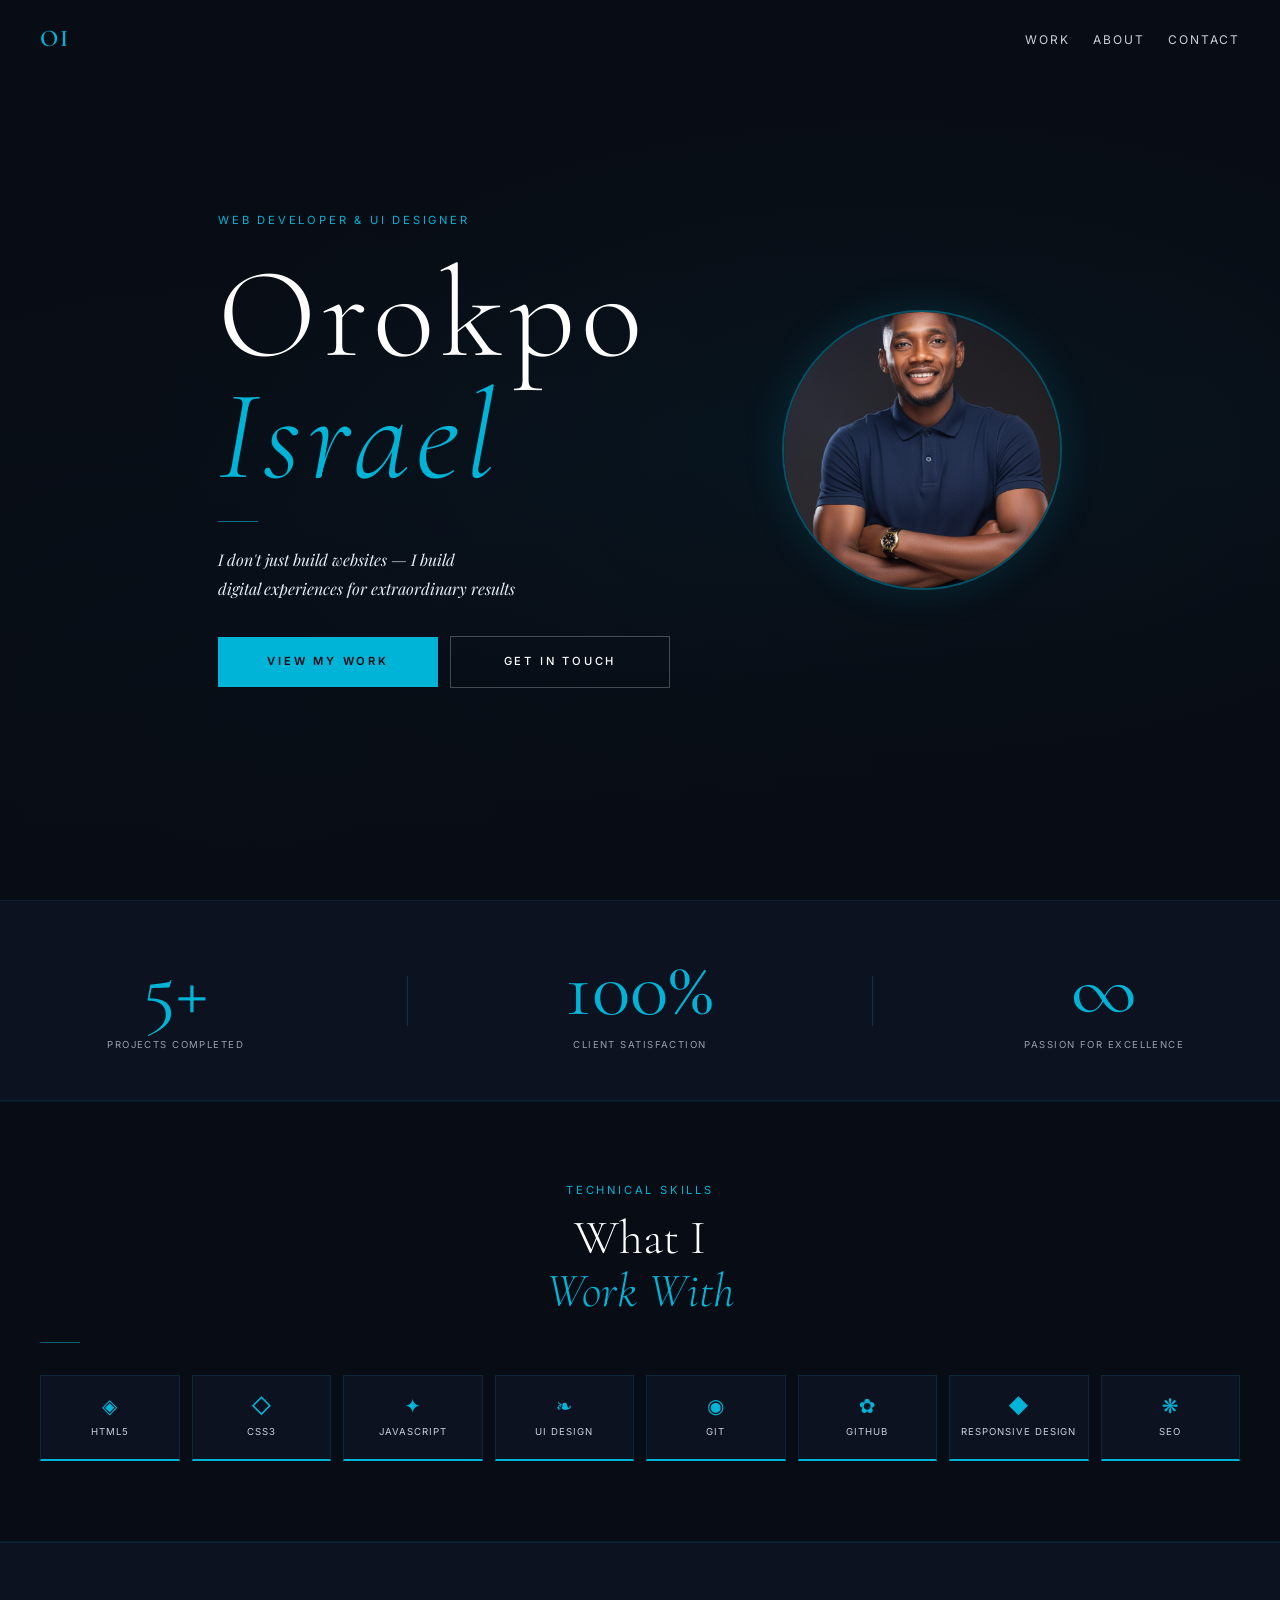
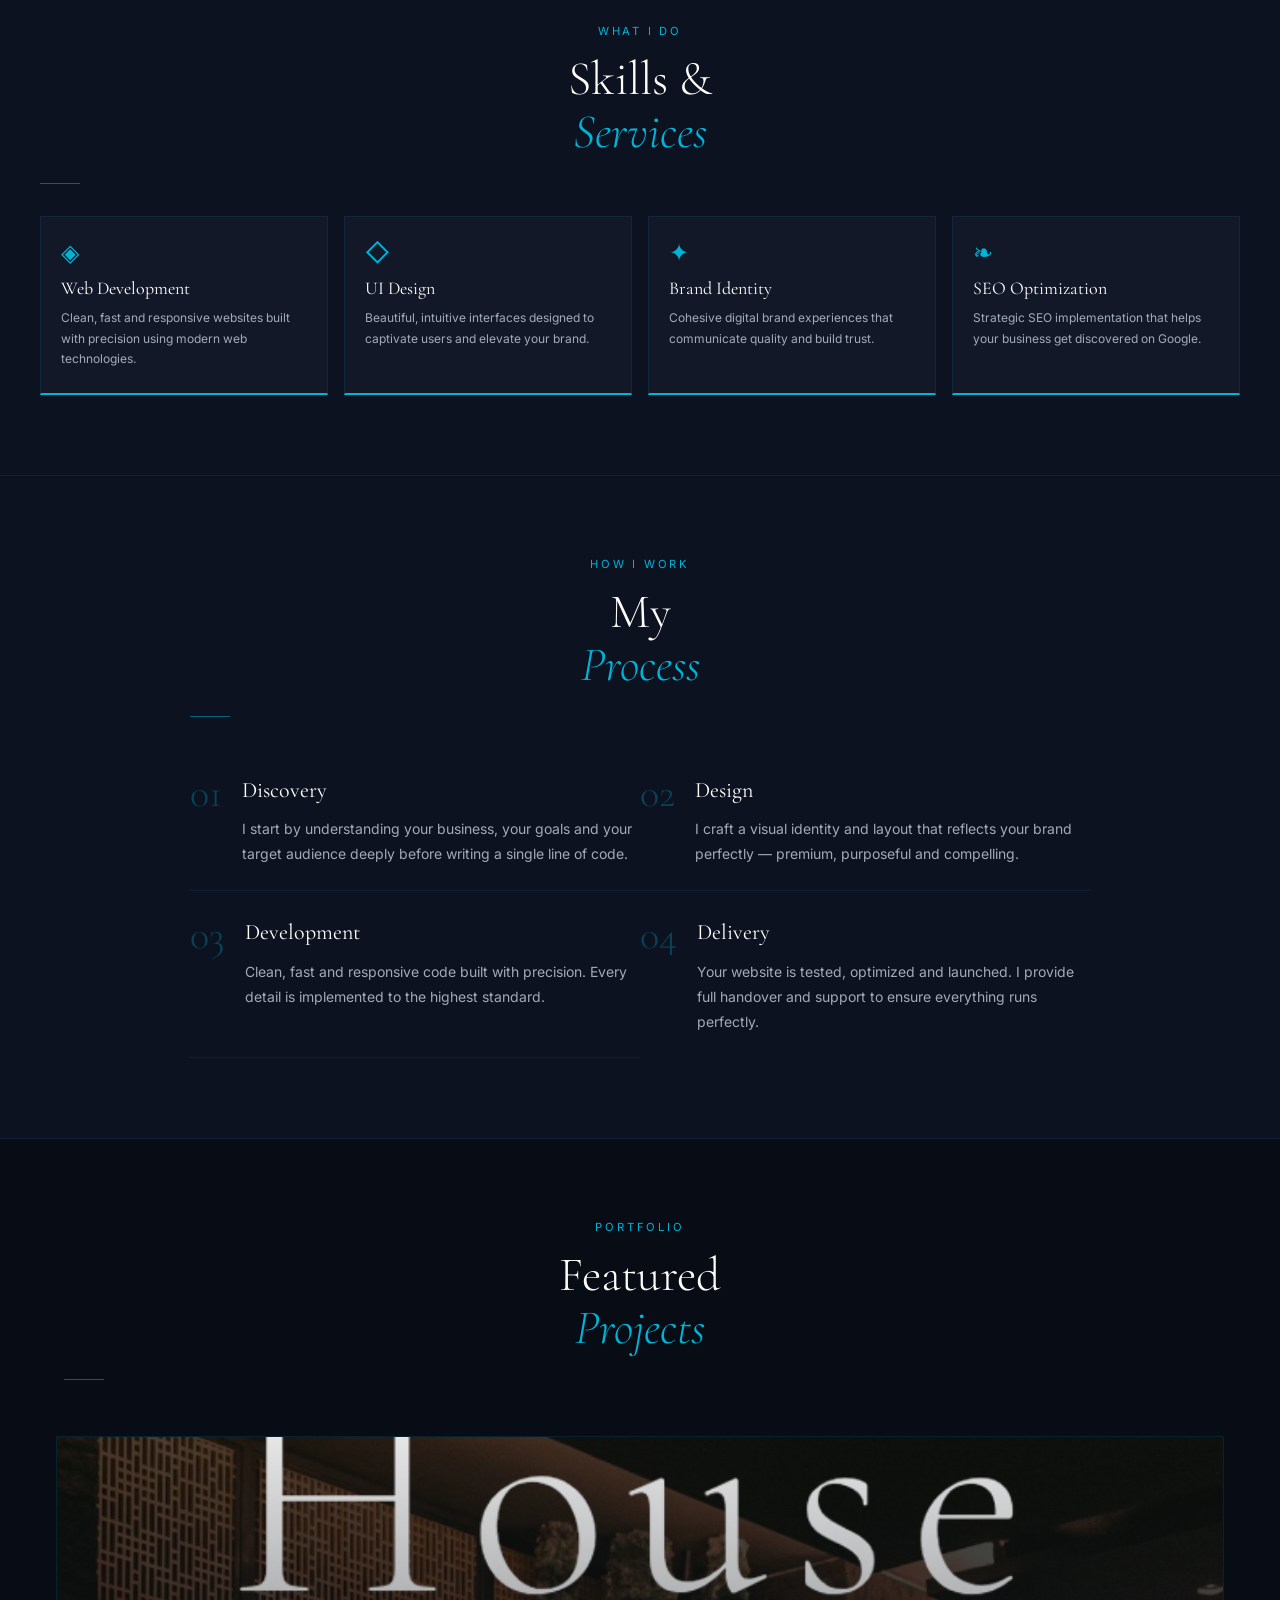
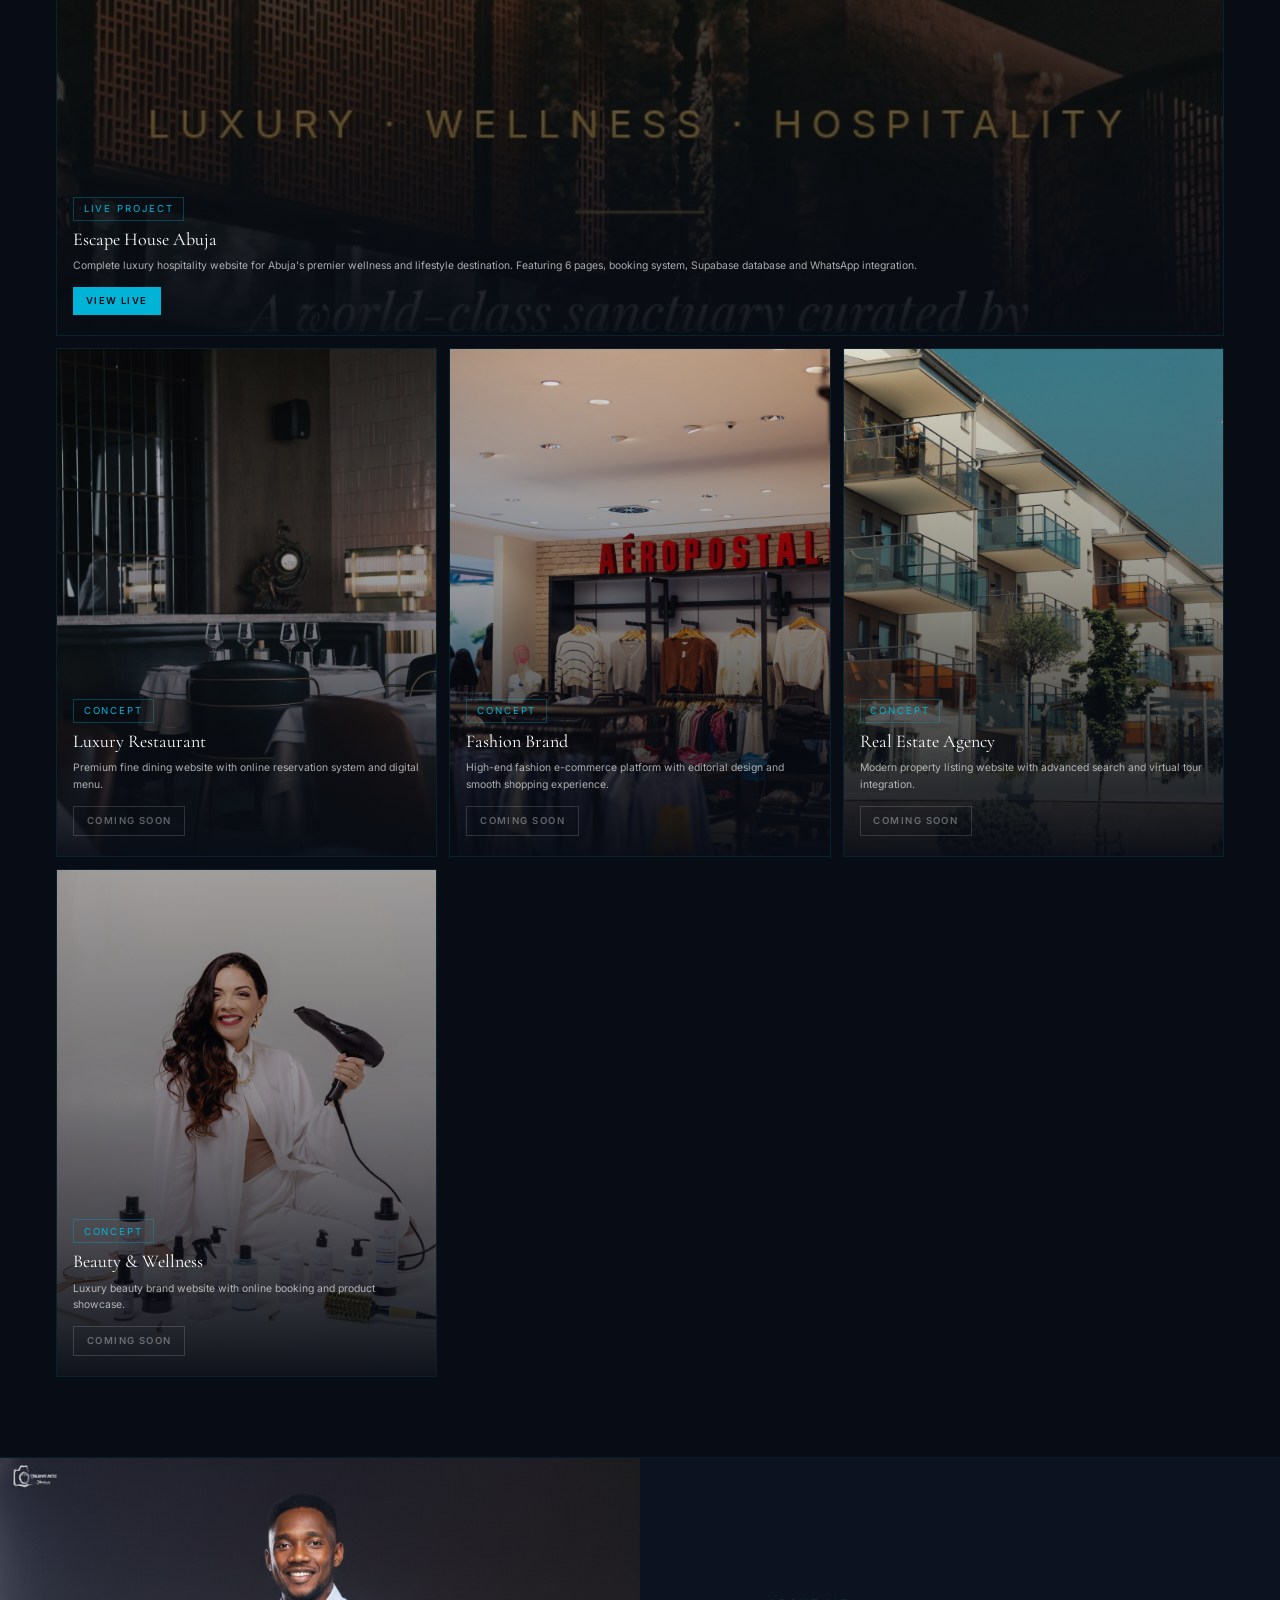
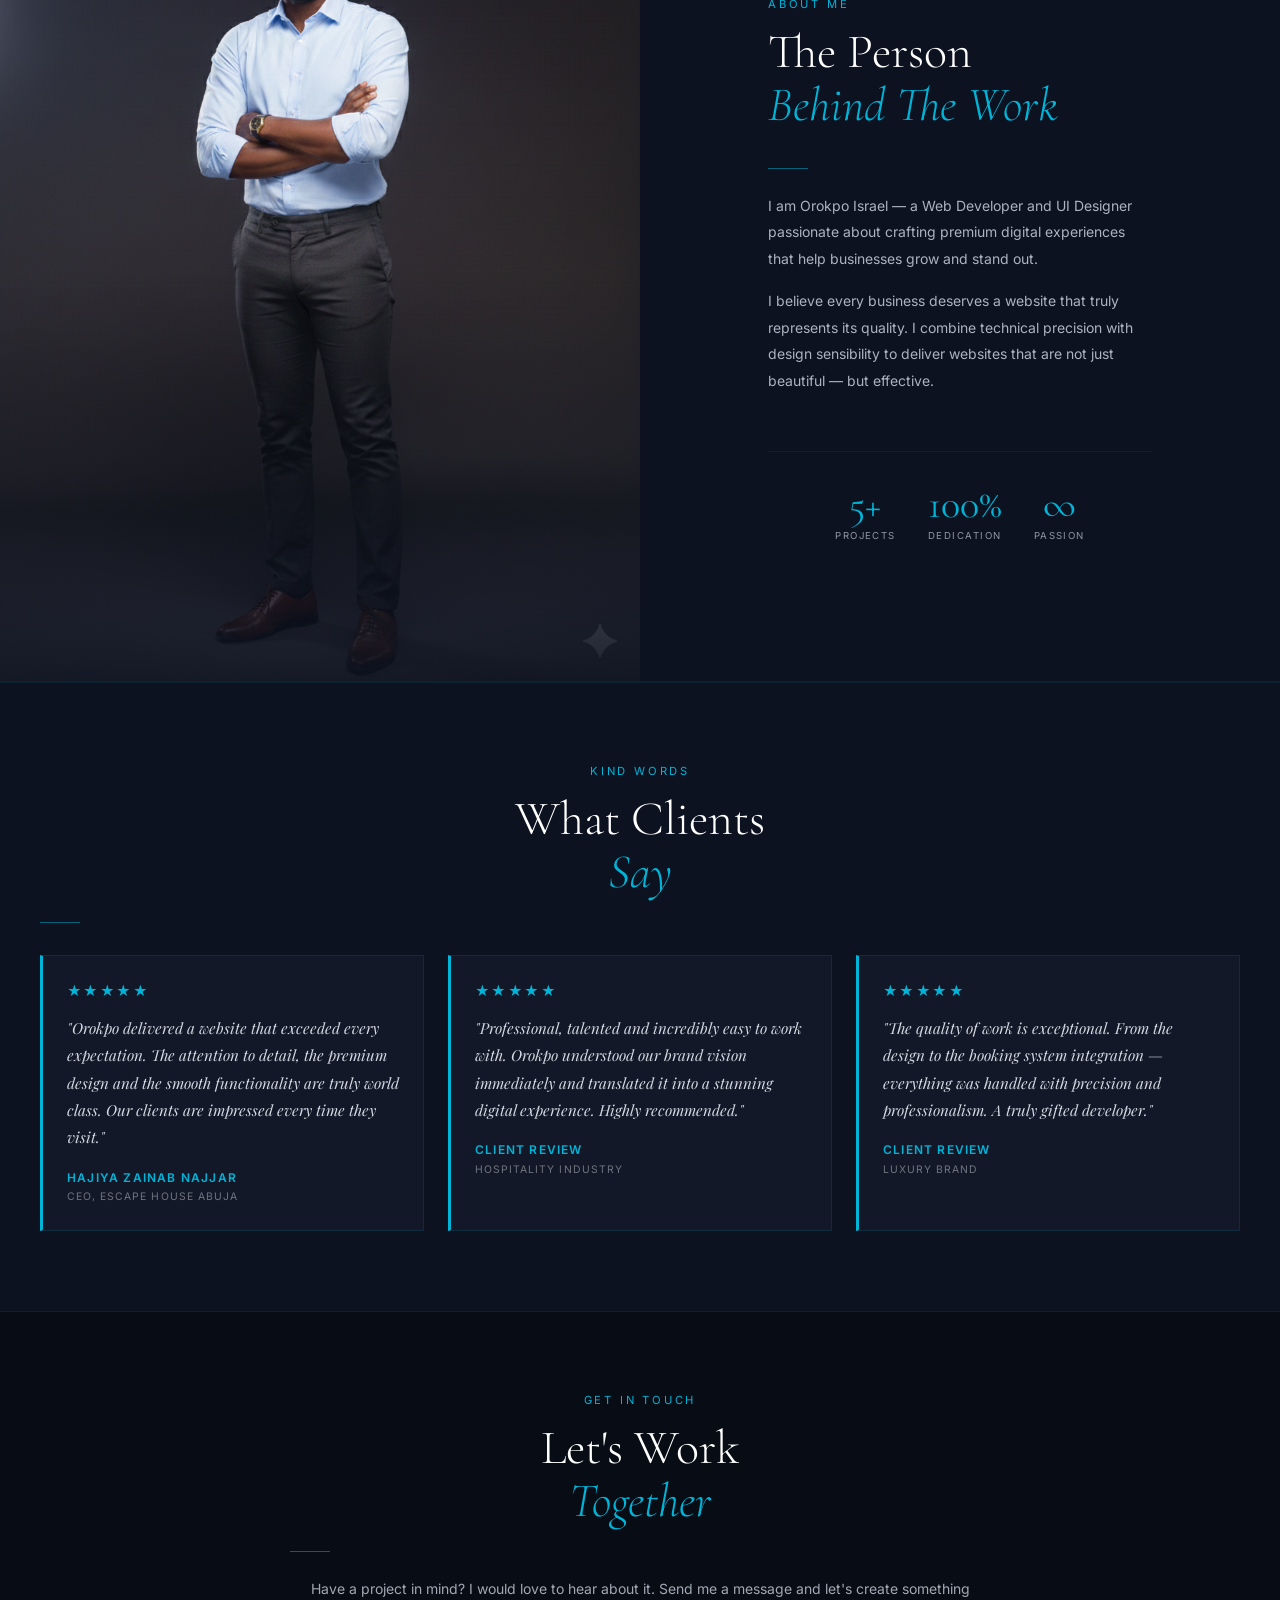
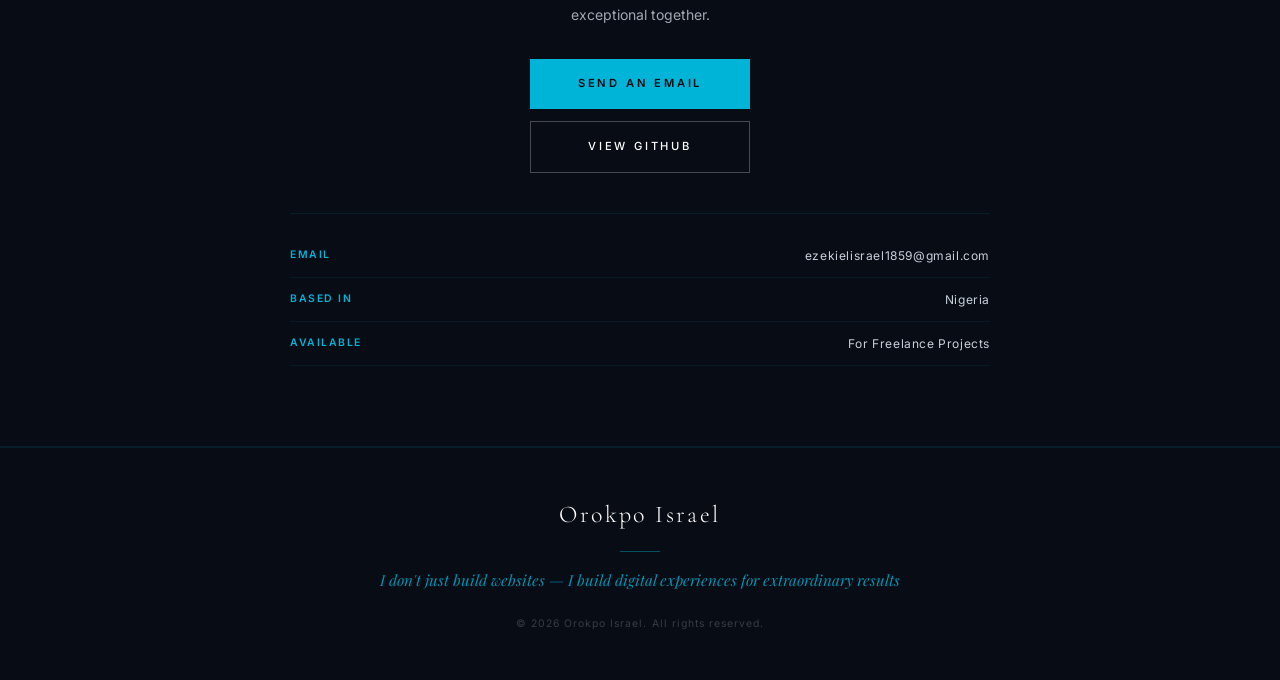
==== index.html @ 70048bae "Add testimonials section" ====
<!DOCTYPE html>
<html lang="en">
<head>
  <meta charset="UTF-8" />
  <meta name="viewport" content="width=device-width, initial-scale=1.0" />
  <meta name="description" content="Orokpo Israel — Web Developer & UI Designer. Where digital excellence meets real business value." />
  <title>Orokpo Israel — Web Developer & UI Designer</title>

  <!-- SEO -->
  <meta property="og:title" content="Orokpo Israel — Web Developer & UI Designer" />
  <meta property="og:description" content="Where digital excellence meets real business value." />
  <meta property="og:url" content="https://israelorokpo.github.io" />
  <meta name="twitter:card" content="summary_large_image" />

  <link rel="stylesheet" href="assets/css/tokens.css" />
  <link rel="stylesheet" href="assets/css/base.css" />
  <link rel="stylesheet" href="assets/css/main.css" />
</head>

<body>

  <!-- NAVIGATION -->
  <header class="nav" id="nav">
    <div class="nav__inner">
      <a href="#hero" class="nav__logo">OI</a>
      <nav class="nav__links">
        <a href="#work">Work</a>
        <a href="#about">About</a>
        <a href="#contact">Contact</a>
      </nav>
    </div>
  </header>

  <!-- HERO -->
  <section class="hero" id="hero">
    <div class="hero__bg"></div>
    <div class="hero__overlay"></div>
    <div class="hero__content">
      <p class="hero__eyebrow">Web Developer & UI Designer</p>
      <h1 class="hero__title">
        Orokpo<br>
        <em>Israel</em>
      </h1>
      <div class="hero__divider"></div>
      <p class="hero__tagline">I don't just build websites — I build<br>digital experiences for extraordinary results</p>
      <div class="hero__buttons">
        <a href="#work" class="btn-primary">View My Work</a>
        <a href="#contact" class="btn-ghost">Get In Touch</a>
      </div>
    </div>
    <div class="hero__photo">
      <img src="assets/images/hero-photo.jpg" alt="Orokpo Israel" />
    </div>
  </section>
  <!-- STATS -->
<section class="porto-stats">
  <div class="porto-stats__inner">
    <div class="porto-stat">
      <span class="porto-stat__num">5+</span>
      <span class="porto-stat__label">Projects Completed</span>
    </div>
    <div class="porto-stats__line"></div>
    <div class="porto-stat">
      <span class="porto-stat__num">100%</span>
      <span class="porto-stat__label">Client Satisfaction</span>
    </div>
    <div class="porto-stats__line"></div>
    <div class="porto-stat">
      <span class="porto-stat__num">∞</span>
<span class="porto-stat__label">Passion For Excellence</span>
    </div>
  </div>
</section>
<!-- SKILLS -->
<section class="skills">
  <div class="skills__inner">
    <p class="label">Technical Skills</p>
    <h2 class="section-title">What I<br><em>Work With</em></h2>
    <div class="section-divider"></div>
    <div class="skills__grid">

      <div class="skill-badge">
        <span class="skill-badge__icon">◈</span>
        <span class="skill-badge__name">HTML5</span>
      </div>

      <div class="skill-badge">
        <span class="skill-badge__icon">◇</span>
        <span class="skill-badge__name">CSS3</span>
      </div>

      <div class="skill-badge">
        <span class="skill-badge__icon">✦</span>
        <span class="skill-badge__name">JavaScript</span>
      </div>

      <div class="skill-badge">
        <span class="skill-badge__icon">❧</span>
        <span class="skill-badge__name">UI Design</span>
      </div>

      <div class="skill-badge">
        <span class="skill-badge__icon">◉</span>
        <span class="skill-badge__name">Git</span>
      </div>

      <div class="skill-badge">
        <span class="skill-badge__icon">✿</span>
        <span class="skill-badge__name">GitHub</span>
      </div>

      <div class="skill-badge">
        <span class="skill-badge__icon">◆</span>
        <span class="skill-badge__name">Responsive Design</span>
      </div>

      <div class="skill-badge">
        <span class="skill-badge__icon">❋</span>
        <span class="skill-badge__name">SEO</span>
      </div>

    </div>
  </div>
</section>

  <!-- SERVICES -->
  <section class="services" id="services">
    <div class="services__inner">
      <p class="label">What I Do</p>
      <h2 class="section-title">Skills &<br><em>Services</em></h2>
      <div class="section-divider"></div>
      <div class="services__grid">

        <div class="service-card">
          <div class="service-card__icon">◈</div>
          <h3 class="service-card__title">Web Development</h3>
          <p class="service-card__desc">Clean, fast and responsive websites built with precision using modern web technologies.</p>
        </div>

        <div class="service-card">
          <div class="service-card__icon">◇</div>
          <h3 class="service-card__title">UI Design</h3>
          <p class="service-card__desc">Beautiful, intuitive interfaces designed to captivate users and elevate your brand.</p>
        </div>

        <div class="service-card">
          <div class="service-card__icon">✦</div>
          <h3 class="service-card__title">Brand Identity</h3>
          <p class="service-card__desc">Cohesive digital brand experiences that communicate quality and build trust.</p>
        </div>

        <div class="service-card">
          <div class="service-card__icon">❧</div>
          <h3 class="service-card__title">SEO Optimization</h3>
          <p class="service-card__desc">Strategic SEO implementation that helps your business get discovered on Google.</p>
        </div>

      </div>
    </div>
  </section>
<!-- PROCESS -->
<section class="process">
  <div class="process__inner">
    <p class="label">How I Work</p>
    <h2 class="section-title">My<br><em>Process</em></h2>
    <div class="section-divider"></div>
    <div class="process__grid">

      <div class="process__step">
        <span class="process__num">01</span>
        <div>
          <h3 class="process__title">Discovery</h3>
          <p class="process__desc">I start by understanding your business, your goals and your target audience deeply before writing a single line of code.</p>
        </div>
      </div>

      <div class="process__step">
        <span class="process__num">02</span>
        <div>
          <h3 class="process__title">Design</h3>
          <p class="process__desc">I craft a visual identity and layout that reflects your brand perfectly — premium, purposeful and compelling.</p>
        </div>
      </div>

      <div class="process__step">
        <span class="process__num">03</span>
        <div>
          <h3 class="process__title">Development</h3>
          <p class="process__desc">Clean, fast and responsive code built with precision. Every detail is implemented to the highest standard.</p>
        </div>
      </div>

      <div class="process__step">
        <span class="process__num">04</span>
        <div>
          <h3 class="process__title">Delivery</h3>
          <p class="process__desc">Your website is tested, optimized and launched. I provide full handover and support to ensure everything runs perfectly.</p>
        </div>
      </div>

    </div>
  </div>
</section>
 <!-- WORK -->
<section class="work" id="work">
  <div class="work__header">
    <p class="label">Portfolio</p>
    <h2 class="section-title">Featured<br><em>Projects</em></h2>
    <div class="section-divider"></div>
  </div>
  <div class="work__grid">

    <div class="project-card project-card--featured">
      <div class="project-card__img" style="background-image:url('assets/images/escape-house.jpg')"></div>
      <div class="project-card__overlay"></div>
      <div class="project-card__body">
        <span class="project-card__tag">Live Project</span>
        <h3 class="project-card__title">Escape House Abuja</h3>
        <p class="project-card__desc">Complete luxury hospitality website for Abuja's premier wellness and lifestyle destination. Featuring 6 pages, booking system, Supabase database and WhatsApp integration.</p>
        <div class="project-card__links">
          <a href="https://ezekielisrael1859.github.io/escape-house" class="btn-project">View Live</a>
        </div>
      </div>
    </div>

    <div class="project-card">
      <div class="project-card__img" style="background-image:url('assets/images/restaurant.jpg')"></div>
      <div class="project-card__overlay"></div>
      <div class="project-card__body">
        <span class="project-card__tag">Concept</span>
        <h3 class="project-card__title">Luxury Restaurant</h3>
        <p class="project-card__desc">Premium fine dining website with online reservation system and digital menu.</p>
        <div class="project-card__links">
          <span class="btn-project btn-project--coming">Coming Soon</span>
        </div>
      </div>
    </div>

    <div class="project-card">
      <div class="project-card__img" style="background-image:url('assets/images/fashion.jpg')"></div>
      <div class="project-card__overlay"></div>
      <div class="project-card__body">
        <span class="project-card__tag">Concept</span>
        <h3 class="project-card__title">Fashion Brand</h3>
        <p class="project-card__desc">High-end fashion e-commerce platform with editorial design and smooth shopping experience.</p>
        <div class="project-card__links">
          <span class="btn-project btn-project--coming">Coming Soon</span>
        </div>
      </div>
    </div>

    <div class="project-card">
      <div class="project-card__img" style="background-image:url('assets/images/realestate.jpg')"></div>
      <div class="project-card__overlay"></div>
      <div class="project-card__body">
        <span class="project-card__tag">Concept</span>
        <h3 class="project-card__title">Real Estate Agency</h3>
        <p class="project-card__desc">Modern property listing website with advanced search and virtual tour integration.</p>
        <div class="project-card__links">
          <span class="btn-project btn-project--coming">Coming Soon</span>
        </div>
      </div>
    </div>

    <div class="project-card">
      <div class="project-card__img" style="background-image:url('assets/images/beauty.jpg')"></div>
      <div class="project-card__overlay"></div>
      <div class="project-card__body">
        <span class="project-card__tag">Concept</span>
        <h3 class="project-card__title">Beauty & Wellness</h3>
        <p class="project-card__desc">Luxury beauty brand website with online booking and product showcase.</p>
        <div class="project-card__links">
          <span class="btn-project btn-project--coming">Coming Soon</span>
        </div>
      </div>
    </div>

  </div>
</section>

  <!-- ABOUT -->
  <section class="about" id="about">
    <div class="about__photo">
      <img src="assets/images/about-photo.jpg" alt="Orokpo Israel" />
    </div>
    <div class="about__content">
      <p class="label">About Me</p>
      <h2 class="section-title">The Person<br><em>Behind The Work</em></h2>
      <div class="section-divider"></div>
      <p class="about__text">I am Orokpo Israel — a Web Developer and UI Designer passionate about crafting premium digital experiences that help businesses grow and stand out.</p>
      <p class="about__text">I believe every business deserves a website that truly represents its quality. I combine technical precision with design sensibility to deliver websites that are not just beautiful — but effective.</p>
      <div class="about__stats">
        <div class="about__stat">
          <span class="about__stat-num">5+</span>
          <span class="about__stat-label">Projects</span>
        </div>
        <div class="about__stat">
          <span class="about__stat-num">100%</span>
          <span class="about__stat-label">Dedication</span>
        </div>
        <div class="about__stat">
          <span class="about__stat-num">∞</span>
          <span class="about__stat-label">Passion</span>
        </div>
      </div>
    </div>
  </section>
<!-- TESTIMONIALS -->
<section class="testimonials">
  <div class="testimonials__inner">
    <p class="label">Kind Words</p>
    <h2 class="section-title">What Clients<br><em>Say</em></h2>
    <div class="section-divider"></div>
    <div class="testimonials__grid">

      <div class="testimonial">
        <div class="testimonial__stars">★★★★★</div>
        <p class="testimonial__text">"Orokpo delivered a website that exceeded every expectation. The attention to detail, the premium design and the smooth functionality are truly world class. Our clients are impressed every time they visit."</p>
        <div class="testimonial__author">
          <span class="testimonial__name">Hajiya Zainab Najjar</span>
          <span class="testimonial__role">CEO, Escape House Abuja</span>
        </div>
      </div>

      <div class="testimonial">
        <div class="testimonial__stars">★★★★★</div>
        <p class="testimonial__text">"Professional, talented and incredibly easy to work with. Orokpo understood our brand vision immediately and translated it into a stunning digital experience. Highly recommended."</p>
        <div class="testimonial__author">
          <span class="testimonial__name">Client Review</span>
          <span class="testimonial__role">Hospitality Industry</span>
        </div>
      </div>

      <div class="testimonial">
        <div class="testimonial__stars">★★★★★</div>
        <p class="testimonial__text">"The quality of work is exceptional. From the design to the booking system integration — everything was handled with precision and professionalism. A truly gifted developer."</p>
        <div class="testimonial__author">
          <span class="testimonial__name">Client Review</span>
          <span class="testimonial__role">Luxury Brand</span>
        </div>
      </div>

    </div>
  </div>
</section>
  <!-- CONTACT -->
  <section class="contact" id="contact">
    <div class="contact__inner">
      <p class="label">Get In Touch</p>
      <h2 class="section-title">Let's Work<br><em>Together</em></h2>
      <div class="section-divider"></div>
      <p class="contact__sub">Have a project in mind? I would love to hear about it. Send me a message and let's create something exceptional together.</p>
      <div class="contact__links">
        <a href="mailto:ezekielisrael1859@gmail.com" class="btn-primary">Send An Email</a>
        <a href="https://github.com/ezekielisrael1859" class="btn-ghost">View GitHub</a>
      </div>
      <div class="contact__details">
        <p class="contact__detail">
          <span class="contact__detail-label">Email</span>
          <span class="contact__detail-value">ezekielisrael1859@gmail.com</span>
        </p>
        <p class="contact__detail">
          <span class="contact__detail-label">Based In</span>
          <span class="contact__detail-value">Nigeria</span>
        </p>
        <p class="contact__detail">
          <span class="contact__detail-label">Available</span>
          <span class="contact__detail-value">For Freelance Projects</span>
        </p>
      </div>
    </div>
  </section>

  <!-- FOOTER -->
  <footer class="footer">
    <div class="footer__inner">
      <p class="footer__logo">Orokpo Israel</p>
      <div class="footer__divider"></div>
      <p class="footer__tagline"><em>I don't just build websites — I build digital experiences for extraordinary results</em></p>
      <p class="footer__copy">© 2026 Orokpo Israel. All rights reserved.</p>
    </div>
  </footer>

  <script src="assets/js/main.js"></script>
</body>
</html>
---- assets/css/tokens.css ----
/* ============================================
   OROKPO ISRAEL — PORTFOLIO DESIGN TOKENS
   ============================================ */

@import url('https://fonts.googleapis.com/css2?family=Cormorant+Garamond:ital,wght@0,300;0,400;0,600;1,300;1,400;1,600&family=Inter:wght@300;400;500;600;700&family=Playfair+Display:ital,wght@0,400;1,400;1,600&display=swap');

:root {

  /* --- COLOR SYSTEM --- */
  --color-page:         #080C14;
  --color-surface:      #0D1220;
  --color-surface-2:    #121828;
  --color-teal:         #00B4D8;
  --color-teal-dim:     #0096B4;
  --color-teal-glow:    rgba(0, 180, 216, 0.15);
  --color-silver:       #C8D0DC;
  --color-silver-dim:   rgba(200, 208, 220, 0.50);
  --color-white:        #FFFFFF;
  --color-cream:        #E8EDF5;

  /* --- TYPOGRAPHY --- */
  --font-heading:   'Cormorant Garamond', Georgia, serif;
  --font-body:      'Inter', system-ui, sans-serif;
  --font-script:    'Playfair Display', Georgia, serif;

  /* --- TYPE SCALE --- */
  --text-xs:    0.75rem;
  --text-sm:    0.875rem;
  --text-base:  1rem;
  --text-lg:    1.125rem;
  --text-xl:    1.375rem;
  --text-2xl:   1.75rem;
  --text-3xl:   2.25rem;
  --text-4xl:   3rem;
  --text-5xl:   4rem;
  --text-6xl:   5.5rem;
  --text-7xl:   7rem;

  /* --- SPACING --- */
  --space-1:   0.25rem;
  --space-2:   0.5rem;
  --space-3:   0.75rem;
  --space-4:   1rem;
  --space-5:   1.25rem;
  --space-6:   1.5rem;
  --space-8:   2rem;
  --space-10:  2.5rem;
  --space-12:  3rem;
  --space-16:  4rem;
  --space-20:  5rem;
  --space-24:  6rem;

  /* --- BORDERS --- */
  --border-teal:    1px solid rgba(0, 180, 216, 0.25);
  --border-silver:  1px solid rgba(200, 208, 220, 0.15);
  --border-white:   1px solid rgba(255, 255, 255, 0.10);

  /* --- TRANSITIONS --- */
  --transition-fast:    150ms ease;
  --transition-base:    280ms ease;
  --transition-smooth:  500ms cubic-bezier(0.25, 0.46, 0.45, 0.94);

  /* --- Z-INDEX --- */
  --z-nav:      100;
  --z-overlay:  200;
  --z-modal:    300;

}
---- assets/css/base.css ----
/* ============================================
   OROKPO ISRAEL — BASE STYLES
   ============================================ */

*, *::before, *::after {
  box-sizing: border-box;
  margin: 0;
  padding: 0;
}

html {
  font-size: 16px;
  scroll-behavior: smooth;
  -webkit-text-size-adjust: 100%;
}

body {
  font-family: var(--font-body);
  font-size: var(--text-base);
  color: var(--color-cream);
  background-color: var(--color-page);
  line-height: 1.6;
  -webkit-font-smoothing: antialiased;
  overflow-x: hidden;
}

img, video {
  max-width: 100%;
  display: block;
}

a {
  color: inherit;
  text-decoration: none;
}

ul, ol {
  list-style: none;
}

button {
  cursor: pointer;
  border: none;
  background: none;
  font-family: var(--font-body);
}

/* --- SCROLL REVEAL --- */
.will-reveal {
  opacity: 0;
  transform: translateY(25px);
  transition: opacity 0.7s ease, transform 0.7s ease;
}

.will-reveal.is-visible {
  opacity: 1;
  transform: translateY(0);
}

/* --- SELECTION --- */
::selection {
  background: var(--color-teal);
  color: var(--color-page);
}

/* --- SCROLLBAR --- */
::-webkit-scrollbar {
  width: 4px;
}

::-webkit-scrollbar-track {
  background: var(--color-page);
}

::-webkit-scrollbar-thumb {
  background: var(--color-teal-dim);
  border-radius: 2px;
}
---- assets/css/main.css ----
/* ============================================
   OROKPO ISRAEL — MAIN CSS
   ============================================ */

/* --- NAVIGATION --- */
.nav {
  position: fixed;
  top: 0;
  left: 0;
  right: 0;
  z-index: var(--z-nav);
  padding: 1.25rem 1.5rem;
  transition: all 280ms ease;
}

.nav.scrolled {
  background: rgba(8, 12, 20, 0.96);
  backdrop-filter: blur(20px);
  -webkit-backdrop-filter: blur(20px);
  border-bottom: 1px solid rgba(0, 180, 216, 0.15);
}

.nav__inner {
  display: flex;
  align-items: center;
  justify-content: space-between;
  max-width: 480px;
  margin: 0 auto;
  width: 100%;
}

.nav__logo {
  font-family: var(--font-heading);
  font-size: 1.5rem;
  color: var(--color-teal);
  font-weight: 600;
  letter-spacing: 0.10em;
}

.nav__links {
  display: flex;
  gap: 1.5rem;
}

.nav__links a {
  font-family: var(--font-body);
  font-size: 0.75rem;
  color: var(--color-silver);
  letter-spacing: 0.15em;
  text-transform: uppercase;
  transition: color 280ms ease;
}

.nav__links a:active {
  color: var(--color-teal);
}

/* --- HERO --- */
.hero {
  min-height: 100svh;
  position: relative;
  display: flex;
  flex-direction: column;
  align-items: center;
  justify-content: center;
  overflow: hidden;
  padding: 6rem 1.5rem 3rem;
}

.hero__bg {
  position: absolute;
  inset: 0;
  background: radial-gradient(
    ellipse at 70% 50%,
    rgba(0, 180, 216, 0.08) 0%,
    transparent 60%
  ),
  radial-gradient(
    ellipse at 20% 80%,
    rgba(0, 100, 160, 0.06) 0%,
    transparent 50%
  );
  z-index: 0;
}

.hero__overlay {
  position: absolute;
  inset: 0;
  background: linear-gradient(
    180deg,
    rgba(8, 12, 20, 0.60) 0%,
    rgba(8, 12, 20, 0.30) 50%,
    rgba(8, 12, 20, 0.90) 100%
  );
  z-index: 1;
}

.hero__content {
  position: relative;
  z-index: 2;
  text-align: center;
  max-width: 480px;
  width: 100%;
}

.hero__eyebrow {
  font-family: var(--font-body);
  font-size: 0.7rem;
  color: var(--color-teal);
  letter-spacing: 0.25em;
  text-transform: uppercase;
  margin-bottom: 1.5rem;
  animation: fadeInUp 0.8s ease forwards;
  animation-delay: 0.2s;
  opacity: 0;
}

.hero__title {
  font-family: var(--font-heading);
  font-size: 5.5rem;
  color: var(--color-white);
  font-weight: 300;
  letter-spacing: 0.05em;
  line-height: 0.95;
  margin-bottom: 1rem;
  animation: fadeInUp 0.8s ease forwards;
  animation-delay: 0.4s;
  opacity: 0;
}

.hero__title em {
  color: var(--color-teal);
  font-style: italic;
  display: block;
}

.hero__divider {
  width: 0;
  height: 1px;
  background: var(--color-teal);
  margin: 1.5rem auto;
  opacity: 0.6;
  animation: drawLine 0.8s ease forwards;
  animation-delay: 0.6s;
}

.hero__tagline {
  font-family: var(--font-script);
  font-style: italic;
  font-size: 1rem;
  color: var(--color-cream);
  line-height: 1.8;
  margin-bottom: 2rem;
  opacity: 0;
  animation: fadeInUp 0.8s ease forwards;
  animation-delay: 0.8s;
}

.hero__buttons {
  display: flex;
  flex-direction: column;
  align-items: center;
  gap: 0.75rem;
  opacity: 0;
  animation: fadeInUp 0.8s ease forwards;
  animation-delay: 1s;
}

.hero__photo {
  position: relative;
  z-index: 2;
  width: 160px;
  height: 160px;
  border-radius: 50%;
  overflow: hidden;
  border: 2px solid rgba(0, 180, 216, 0.40);
  margin: 2rem auto 0;
  box-shadow: 0 0 40px rgba(0, 180, 216, 0.15);
  opacity: 0;
  animation: fadeIn 1s ease forwards;
  animation-delay: 1.2s;
}

.hero__photo img {
  width: 100%;
  height: 100%;
  object-fit: cover;
}

/* --- BUTTONS --- */
.btn-primary {
  display: inline-block;
  background: var(--color-teal);
  color: var(--color-page);
  font-family: var(--font-body);
  font-size: 0.7rem;
  font-weight: 600;
  letter-spacing: 0.25em;
  text-transform: uppercase;
  padding: 1rem 2.5rem;
  min-width: 220px;
  text-align: center;
  transition: all 280ms ease;
  animation: glowPulse 3s ease-in-out infinite;
  animation-delay: 2s;
}

.btn-primary:active {
  background: var(--color-teal-dim);
  transform: scale(0.98);
}

.btn-ghost {
  display: inline-block;
  background: transparent;
  color: var(--color-white);
  font-family: var(--font-body);
  font-size: 0.7rem;
  font-weight: 500;
  letter-spacing: 0.25em;
  text-transform: uppercase;
  padding: 1rem 2.5rem;
  min-width: 220px;
  text-align: center;
  border: 1px solid rgba(255,255,255,0.25);
  transition: all 280ms ease;
}

.btn-ghost:active {
  border-color: var(--color-teal);
  color: var(--color-teal);
}

/* --- SHARED STYLES --- */
.label {
  display: block;
  font-family: var(--font-body);
  font-size: 0.7rem;
  color: var(--color-teal);
  letter-spacing: 0.25em;
  text-transform: uppercase;
  margin-bottom: 0.75rem;
}

.section-title {
  font-family: var(--font-heading);
  font-size: 3rem;
  color: var(--color-white);
  font-weight: 300;
  line-height: 1.1;
  margin-bottom: 0.75rem;
}

.section-title em {
  color: var(--color-teal);
  font-style: italic;
}

.section-divider {
  width: 40px;
  height: 1px;
  background: var(--color-teal);
  margin: 1.5rem auto;
  opacity: 0.5;
}

/* --- SERVICES --- */
.services {
  background: var(--color-surface);
  padding: 5rem 1.5rem;
  border-top: 1px solid rgba(0, 180, 216, 0.10);
  border-bottom: 1px solid rgba(0, 180, 216, 0.10);
  text-align: center;
}

.services__inner {
  max-width: 480px;
  margin: 0 auto;
}

.services__grid {
  display: grid;
  grid-template-columns: 1fr 1fr;
  gap: 1rem;
  margin-top: 2rem;
  text-align: left;
}

.service-card {
  background: var(--color-surface-2);
  border: 1px solid rgba(0, 180, 216, 0.10);
  border-bottom: 2px solid var(--color-teal);
  padding: 1.5rem 1.25rem;
  transition: border-color 280ms ease;
}

.service-card__icon {
  font-size: 1.5rem;
  color: var(--color-teal);
  margin-bottom: 0.75rem;
  line-height: 1;
}

.service-card__title {
  font-family: var(--font-heading);
  font-size: 1.125rem;
  color: var(--color-white);
  font-weight: 400;
  margin-bottom: 0.5rem;
  line-height: 1.3;
}

.service-card__desc {
  font-family: var(--font-body);
  font-size: 0.75rem;
  color: var(--color-silver);
  line-height: 1.7;
  opacity: 0.80;
}

/* --- WORK --- */
.work {
  background: var(--color-page);
  padding-bottom: 5rem;
  border-bottom: 1px solid rgba(0, 180, 216, 0.10);
}

.work__header {
  text-align: center;
  padding: 5rem 1.5rem 2rem;
  max-width: 480px;
  margin: 0 auto;
}

.work__grid {
  display: grid;
  grid-template-columns: 1fr 1fr;
  gap: 0.75rem;
  padding: 0 1rem;
  max-width: 480px;
  margin: 0 auto;
}

.project-card {
  position: relative;
  aspect-ratio: 3 / 4;
  overflow: hidden;
  display: block;
  border: 1px solid rgba(0, 180, 216, 0.12);
}

.project-card--featured {
  grid-column: 1 / -1;
  aspect-ratio: 16 / 9;
}

.project-card__img {
  position: absolute;
  inset: 0;
  background-size: cover;
  background-position: center;
  transition: transform 500ms ease;
}

.project-card__img--placeholder {
  background: var(--color-surface-2);
  background-image: linear-gradient(
    135deg,
    rgba(0, 180, 216, 0.05) 0%,
    rgba(0, 100, 160, 0.08) 100%
  );
}

.project-card:active .project-card__img {
  transform: scale(1.04);
}

.project-card__overlay {
  position: absolute;
  inset: 0;
  background: linear-gradient(
    to top,
    rgba(8, 12, 20, 0.97) 0%,
    rgba(8, 12, 20, 0.40) 55%,
    rgba(8, 12, 20, 0.10) 100%
  );
}

.project-card__body {
  position: absolute;
  bottom: 0;
  left: 0;
  right: 0;
  padding: 1.25rem 1rem;
  z-index: 2;
}

.project-card__tag {
  display: inline-block;
  font-family: var(--font-body);
  font-size: 0.6rem;
  color: var(--color-teal);
  letter-spacing: 0.20em;
  text-transform: uppercase;
  border: 1px solid rgba(0, 180, 216, 0.30);
  padding: 0.2rem 0.6rem;
  margin-bottom: 0.5rem;
}

.project-card__title {
  font-family: var(--font-heading);
  font-size: 1.125rem;
  color: var(--color-white);
  font-weight: 400;
  line-height: 1.2;
  margin-bottom: 0.5rem;
}

.project-card__desc {
  font-family: var(--font-body);
  font-size: 0.65rem;
  color: rgba(255,255,255,0.65);
  line-height: 1.6;
  margin-bottom: 0.75rem;
}

.project-card__links {
  display: flex;
  gap: 0.5rem;
}

.btn-project {
  display: inline-block;
  background: var(--color-teal);
  color: var(--color-page);
  font-family: var(--font-body);
  font-size: 0.6rem;
  font-weight: 600;
  letter-spacing: 0.15em;
  text-transform: uppercase;
  padding: 0.4rem 0.8rem;
  transition: all 280ms ease;
}

.btn-project--coming {
  background: transparent;
  color: rgba(255,255,255,0.35);
  border: 1px solid rgba(255,255,255,0.15);
  cursor: default;
}

/* --- ABOUT --- */
.about {
  background: var(--color-surface);
  border-bottom: 1px solid rgba(0, 180, 216, 0.10);
  overflow: hidden;
}

.about__photo {
  width: 100%;
  aspect-ratio: 4 / 3;
  overflow: hidden;
  position: relative;
}

.about__photo img {
  width: 100%;
  height: 100%;
  object-fit: cover;
  object-position: top;
}

.about__photo::after {
  content: '';
  position: absolute;
  inset: 0;
  background: linear-gradient(
    to bottom,
    transparent 50%,
    rgba(13, 18, 32, 0.90) 100%
  );
}

.about__content {
  padding: 3rem 1.5rem 4rem;
  text-align: center;
  max-width: 480px;
  margin: 0 auto;
}

.about__text {
  font-family: var(--font-body);
  font-size: 0.875rem;
  color: var(--color-silver);
  line-height: 1.9;
  opacity: 0.85;
  margin-bottom: 1rem;
  text-align: left;
}

.about__stats {
  display: flex;
  justify-content: center;
  gap: 2rem;
  margin-top: 2.5rem;
  padding-top: 2rem;
  border-top: 1px solid rgba(0, 180, 216, 0.10);
}

.about__stat {
  text-align: center;
}

.about__stat-num {
  display: block;
  font-family: var(--font-heading);
  font-size: 2.5rem;
  color: var(--color-teal);
  line-height: 1;
  margin-bottom: 0.25rem;
}

.about__stat-label {
  display: block;
  font-family: var(--font-body);
  font-size: 0.6rem;
  color: var(--color-silver);
  letter-spacing: 0.15em;
  text-transform: uppercase;
  opacity: 0.70;
}

/* --- CONTACT --- */
.contact {
  background: var(--color-page);
  padding: 5rem 1.5rem;
  text-align: center;
  border-bottom: 1px solid rgba(0, 180, 216, 0.10);
}

.contact__inner {
  max-width: 480px;
  margin: 0 auto;
}

.contact__sub {
  font-family: var(--font-body);
  font-size: 0.875rem;
  color: var(--color-silver);
  line-height: 1.8;
  margin-bottom: 2rem;
  opacity: 0.80;
}

.contact__links {
  display: flex;
  flex-direction: column;
  align-items: center;
  gap: 0.75rem;
  margin-bottom: 2.5rem;
}

.contact__details {
  display: flex;
  flex-direction: column;
  gap: 0.75rem;
  text-align: left;
  border-top: 1px solid rgba(0, 180, 216, 0.10);
  padding-top: 2rem;
}

.contact__detail {
  display: flex;
  justify-content: space-between;
  align-items: center;
  padding-bottom: 0.75rem;
  border-bottom: 1px solid rgba(0, 180, 216, 0.08);
}

.contact__detail-label {
  font-family: var(--font-body);
  font-size: 0.65rem;
  color: var(--color-teal);
  letter-spacing: 0.15em;
  text-transform: uppercase;
  font-weight: 600;
}

.contact__detail-value {
  font-family: var(--font-body);
  font-size: 0.75rem;
  color: var(--color-silver);
  letter-spacing: 0.05em;
}

/* --- FOOTER --- */
.footer {
  background: var(--color-page);
  padding: 3rem 1.5rem;
  text-align: center;
  border-top: 1px solid rgba(0, 180, 216, 0.10);
}

.footer__inner {
  max-width: 480px;
  margin: 0 auto;
}

.footer__logo {
  font-family: var(--font-heading);
  font-size: 1.5rem;
  color: var(--color-white);
  letter-spacing: 0.10em;
  font-weight: 300;
}

.footer__divider {
  width: 40px;
  height: 1px;
  background: var(--color-teal);
  margin: 1rem auto;
  opacity: 0.40;
}

.footer__tagline {
  font-family: var(--font-script);
  font-style: italic;
  color: var(--color-teal);
  font-size: 0.95rem;
  margin-bottom: 1.5rem;
  opacity: 0.80;
}

.footer__copy {
  font-family: var(--font-body);
  font-size: 0.65rem;
  color: rgba(255,255,255,0.20);
  letter-spacing: 0.10em;
}

/* --- ANIMATIONS --- */
@keyframes fadeInUp {
  from {
    opacity: 0;
    transform: translateY(30px);
  }
  to {
    opacity: 1;
    transform: translateY(0);
  }
}

@keyframes fadeIn {
  from { opacity: 0; }
  to { opacity: 1; }
}

@keyframes drawLine {
  from { width: 0; }
  to { width: 40px; }
}

@keyframes glowPulse {
  0%, 100% { box-shadow: 0 0 0 0 rgba(0, 180, 216, 0); }
  50% { box-shadow: 0 0 25px 5px rgba(0, 180, 216, 0.25); }
}

/* --- DESKTOP --- */
@media (min-width: 1024px) {

  .nav__inner {
    max-width: 1200px;
  }

  .hero {
    flex-direction: row;
    justify-content: center;
    gap: 4rem;
    padding: 0 4rem;
  }

  .hero__content {
    text-align: left;
    max-width: 500px;
  }

  .hero__title {
    font-size: 8rem;
  }

  .hero__divider {
    margin: 1.5rem 0;
  }

  .hero__buttons {
    flex-direction: row;
  }

  .hero__photo {
    width: 280px;
    height: 280px;
    margin: 0;
    flex-shrink: 0;
  }

  .services__inner {
    max-width: 1200px;
  }

  .services__grid {
    grid-template-columns: repeat(4, 1fr);
  }

  .work__header {
    max-width: 1200px;
  }

  .work__grid {
    max-width: 1200px;
    grid-template-columns: repeat(3, 1fr);
  }

  .project-card--featured {
    grid-column: 1 / -1;
    aspect-ratio: 21 / 9;
  }

  .about {
    display: grid;
    grid-template-columns: 1fr 1fr;
  }

  .about__photo {
    aspect-ratio: auto;
    min-height: 500px;
  }

  .about__content {
    padding: 5rem 3rem;
    text-align: left;
    display: flex;
    flex-direction: column;
    justify-content: center;
  }

  .section-divider {
    margin: 1.5rem 0;
  }

  .contact__inner {
    max-width: 700px;
  }

  .footer__inner {
    max-width: 1200px;
  }

}
/* --- SKILLS --- */
.skills {
  background: var(--color-page);
  padding: 5rem 1.5rem;
  border-top: 1px solid rgba(0, 180, 216, 0.10);
  border-bottom: 1px solid rgba(0, 180, 216, 0.10);
  text-align: center;
}

.skills__inner {
  max-width: 480px;
  margin: 0 auto;
}

.skills__grid {
  display: grid;
  grid-template-columns: repeat(4, 1fr);
  gap: 0.75rem;
  margin-top: 2rem;
}

.skill-badge {
  background: var(--color-surface);
  border: 1px solid rgba(0, 180, 216, 0.12);
  border-bottom: 2px solid var(--color-teal);
  padding: 1.25rem 0.5rem;
  text-align: center;
}

.skill-badge__icon {
  display: block;
  font-size: 1.25rem;
  color: var(--color-teal);
  margin-bottom: 0.5rem;
  line-height: 1;
}

.skill-badge__name {
  display: block;
  font-family: var(--font-body);
  font-size: 0.6rem;
  color: var(--color-silver);
  letter-spacing: 0.10em;
  text-transform: uppercase;
}

@media (min-width: 1024px) {
  .skills__inner {
    max-width: 1200px;
  }

  .skills__grid {
    grid-template-columns: repeat(8, 1fr);
  }
}
/* --- PROCESS --- */
.process {
  background: var(--color-surface);
  padding: 5rem 1.5rem;
  border-bottom: 1px solid rgba(0, 180, 216, 0.10);
  text-align: center;
}

.process__inner {
  max-width: 480px;
  margin: 0 auto;
}

.process__grid {
  display: flex;
  flex-direction: column;
  gap: 0;
  margin-top: 2rem;
  text-align: left;
}

.process__step {
  padding: 1.5rem 0;
  border-bottom: 1px solid rgba(0, 180, 216, 0.10);
  display: flex;
  gap: 1.25rem;
  align-items: flex-start;
}

.process__step:last-child {
  border-bottom: none;
}

.process__num {
  font-family: var(--font-heading);
  font-size: 2.5rem;
  color: var(--color-teal);
  opacity: 0.30;
  line-height: 1;
  flex-shrink: 0;
  font-weight: 300;
}

.process__title {
  font-family: var(--font-heading);
  font-size: 1.375rem;
  color: var(--color-white);
  font-weight: 400;
  margin-bottom: 0.5rem;
}

.process__desc {
  font-family: var(--font-body);
  font-size: 0.875rem;
  color: var(--color-silver);
  line-height: 1.8;
  opacity: 0.80;
}

@media (min-width: 1024px) {
  .process__inner {
    max-width: 900px;
  }

  .process__grid {
    display: grid;
    grid-template-columns: 1fr 1fr;
    gap: 0;
  }
}
/* --- PORTO STATS --- */
.porto-stats {
  background: var(--color-surface);
  padding: 3rem 1.5rem;
  border-top: 1px solid rgba(0, 180, 216, 0.10);
  border-bottom: 1px solid rgba(0, 180, 216, 0.10);
}

.porto-stats__inner {
  display: flex;
  align-items: center;
  justify-content: center;
  gap: 1.5rem;
  max-width: 480px;
  margin: 0 auto;
}

.porto-stat {
  text-align: center;
  flex: 1;
}

.porto-stat__num {
  display: block;
  font-family: var(--font-heading);
  font-size: 3rem;
  color: var(--color-teal);
  line-height: 1;
  margin-bottom: 0.5rem;
}

.porto-stat__label {
  display: block;
  font-family: var(--font-body);
  font-size: 0.6rem;
  color: var(--color-silver);
  letter-spacing: 0.15em;
  text-transform: uppercase;
  opacity: 0.75;
}

.porto-stats__line {
  width: 1px;
  height: 50px;
  background: rgba(0, 180, 216, 0.20);
  flex-shrink: 0;
}

@media (min-width: 1024px) {
  .porto-stats__inner {
    max-width: 1200px;
    gap: 6rem;
  }

  .porto-stat__num {
    font-size: 5rem;
  }
}
/* --- TESTIMONIALS --- */
.testimonials {
  background: var(--color-surface);
  padding: 5rem 1.5rem;
  border-top: 1px solid rgba(0, 180, 216, 0.10);
  border-bottom: 1px solid rgba(0, 180, 216, 0.10);
  text-align: center;
}

.testimonials__inner {
  max-width: 480px;
  margin: 0 auto;
}

.testimonials__grid {
  display: flex;
  flex-direction: column;
  gap: 1.5rem;
  margin-top: 2rem;
}

.testimonial {
  background: var(--color-surface-2);
  border: 1px solid rgba(0, 180, 216, 0.12);
  border-left: 3px solid var(--color-teal);
  padding: 1.5rem;
  text-align: left;
}

.testimonial__stars {
  color: var(--color-teal);
  font-size: 0.875rem;
  letter-spacing: 0.10em;
  margin-bottom: 0.75rem;
}

.testimonial__text {
  font-family: var(--font-script);
  font-style: italic;
  font-size: 0.95rem;
  color: var(--color-cream);
  line-height: 1.8;
  margin-bottom: 1rem;
  opacity: 0.90;
}

.testimonial__author {
  display: flex;
  flex-direction: column;
  gap: 0.15rem;
}

.testimonial__name {
  font-family: var(--font-body);
  font-size: 0.75rem;
  color: var(--color-teal);
  font-weight: 600;
  letter-spacing: 0.10em;
  text-transform: uppercase;
}

.testimonial__role {
  font-family: var(--font-body);
  font-size: 0.65rem;
  color: rgba(255,255,255,0.40);
  letter-spacing: 0.10em;
  text-transform: uppercase;
}

@media (min-width: 1024px) {
  .testimonials__inner {
    max-width: 1200px;
  }

  .testimonials__grid {
    flex-direction: row;
    gap: 1.5rem;
  }

  .testimonial {
    flex: 1;
  }
}
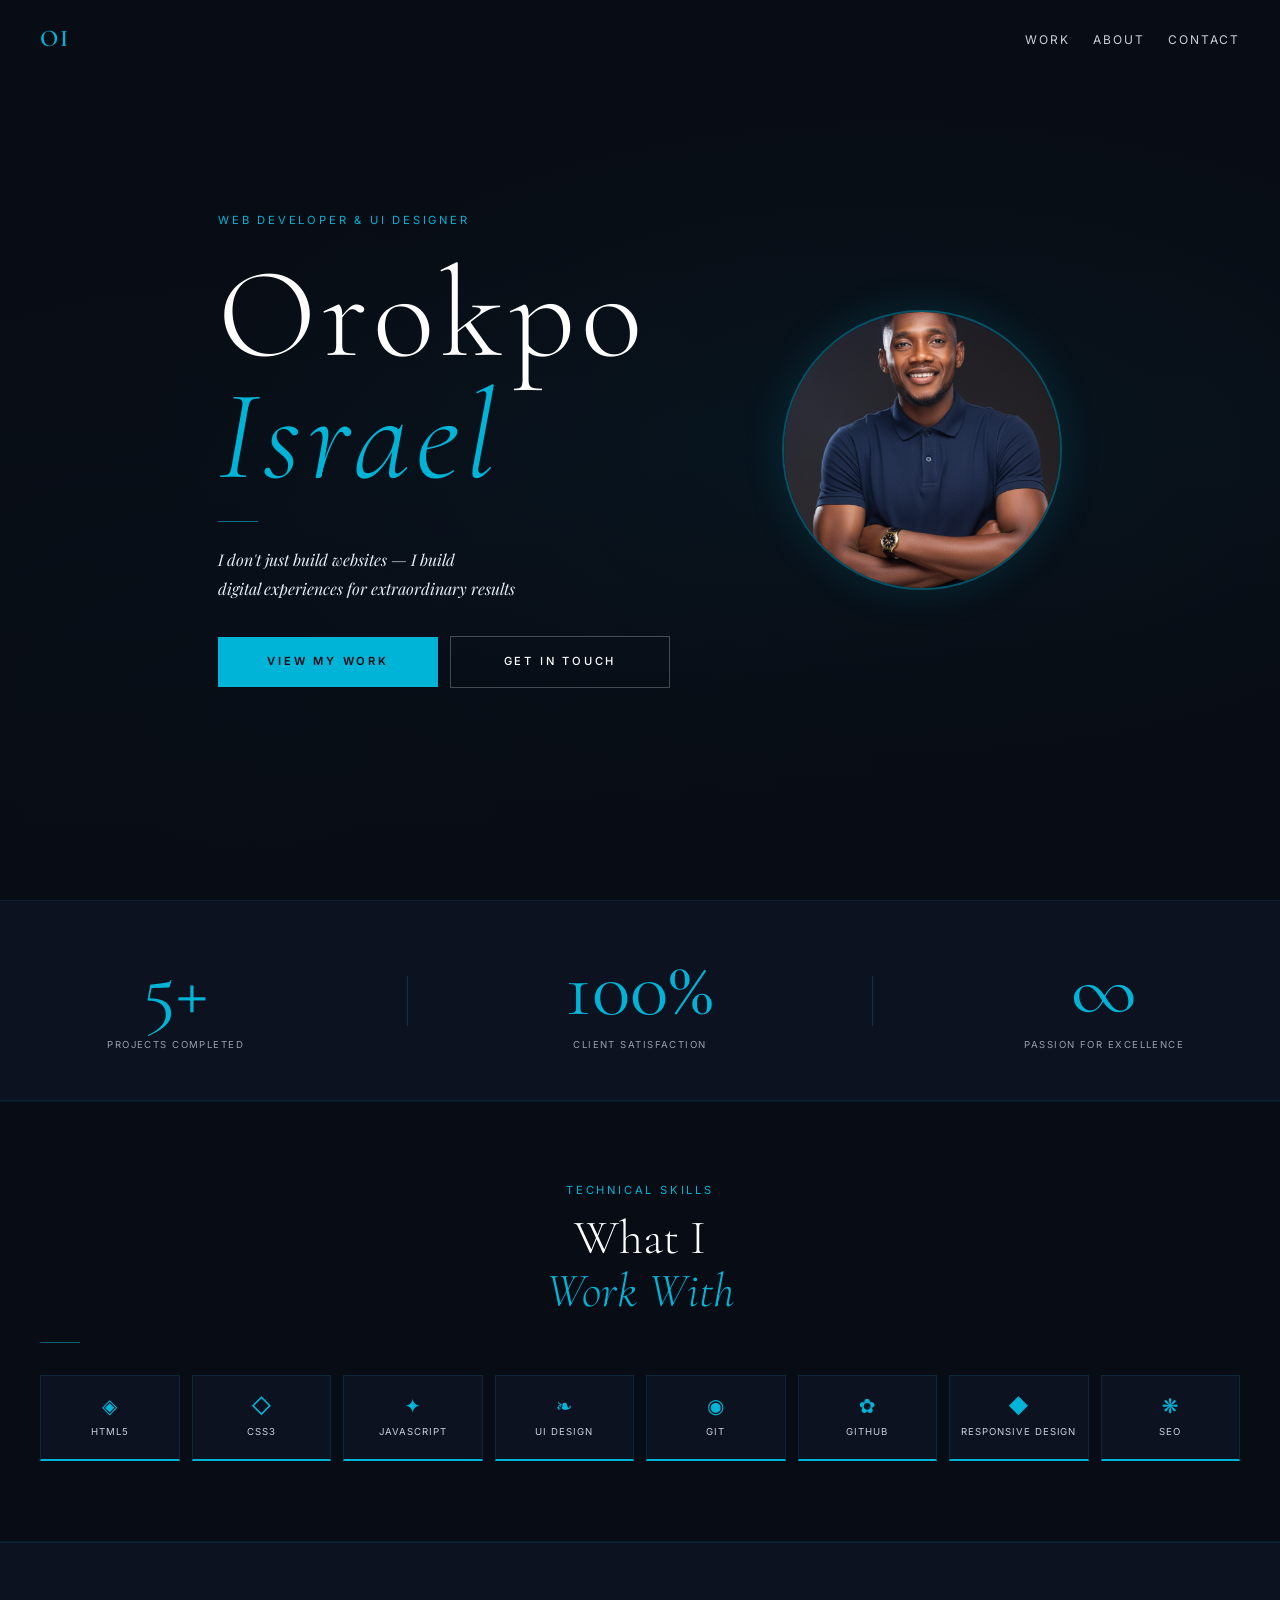
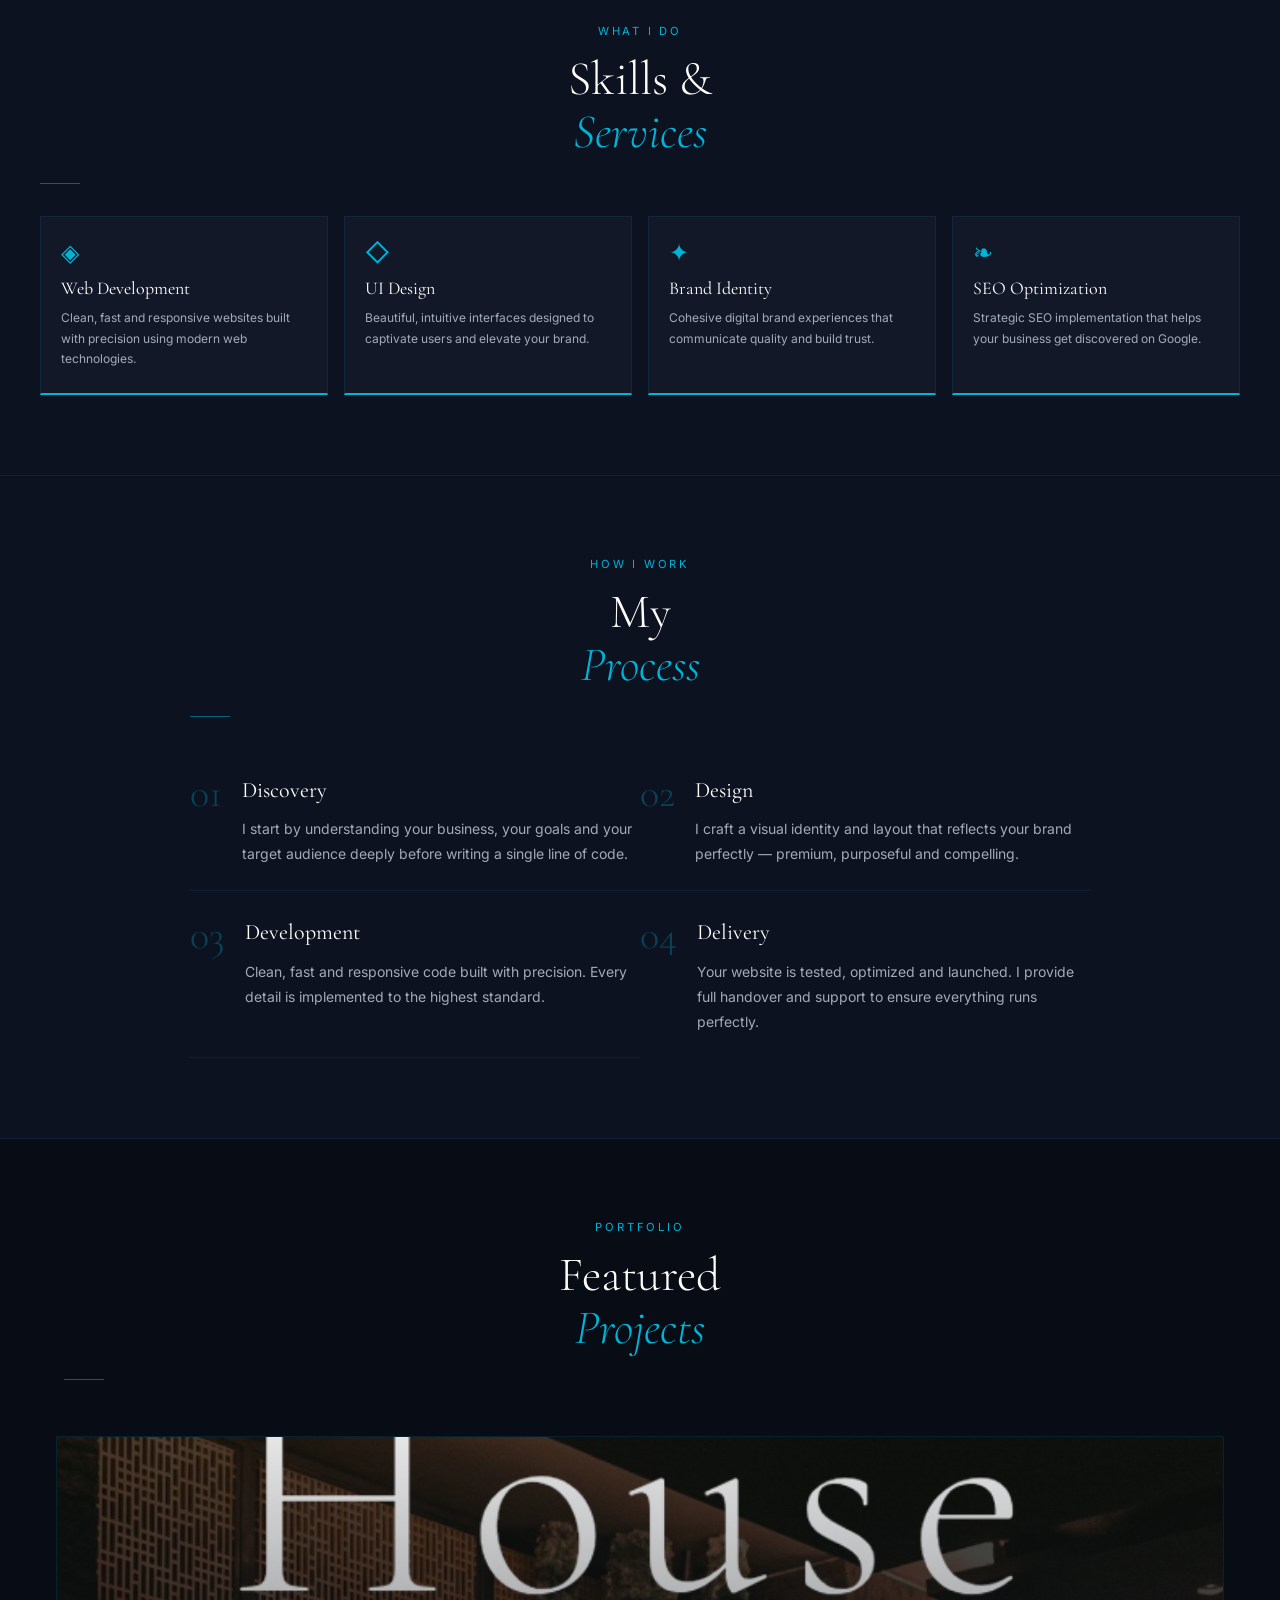
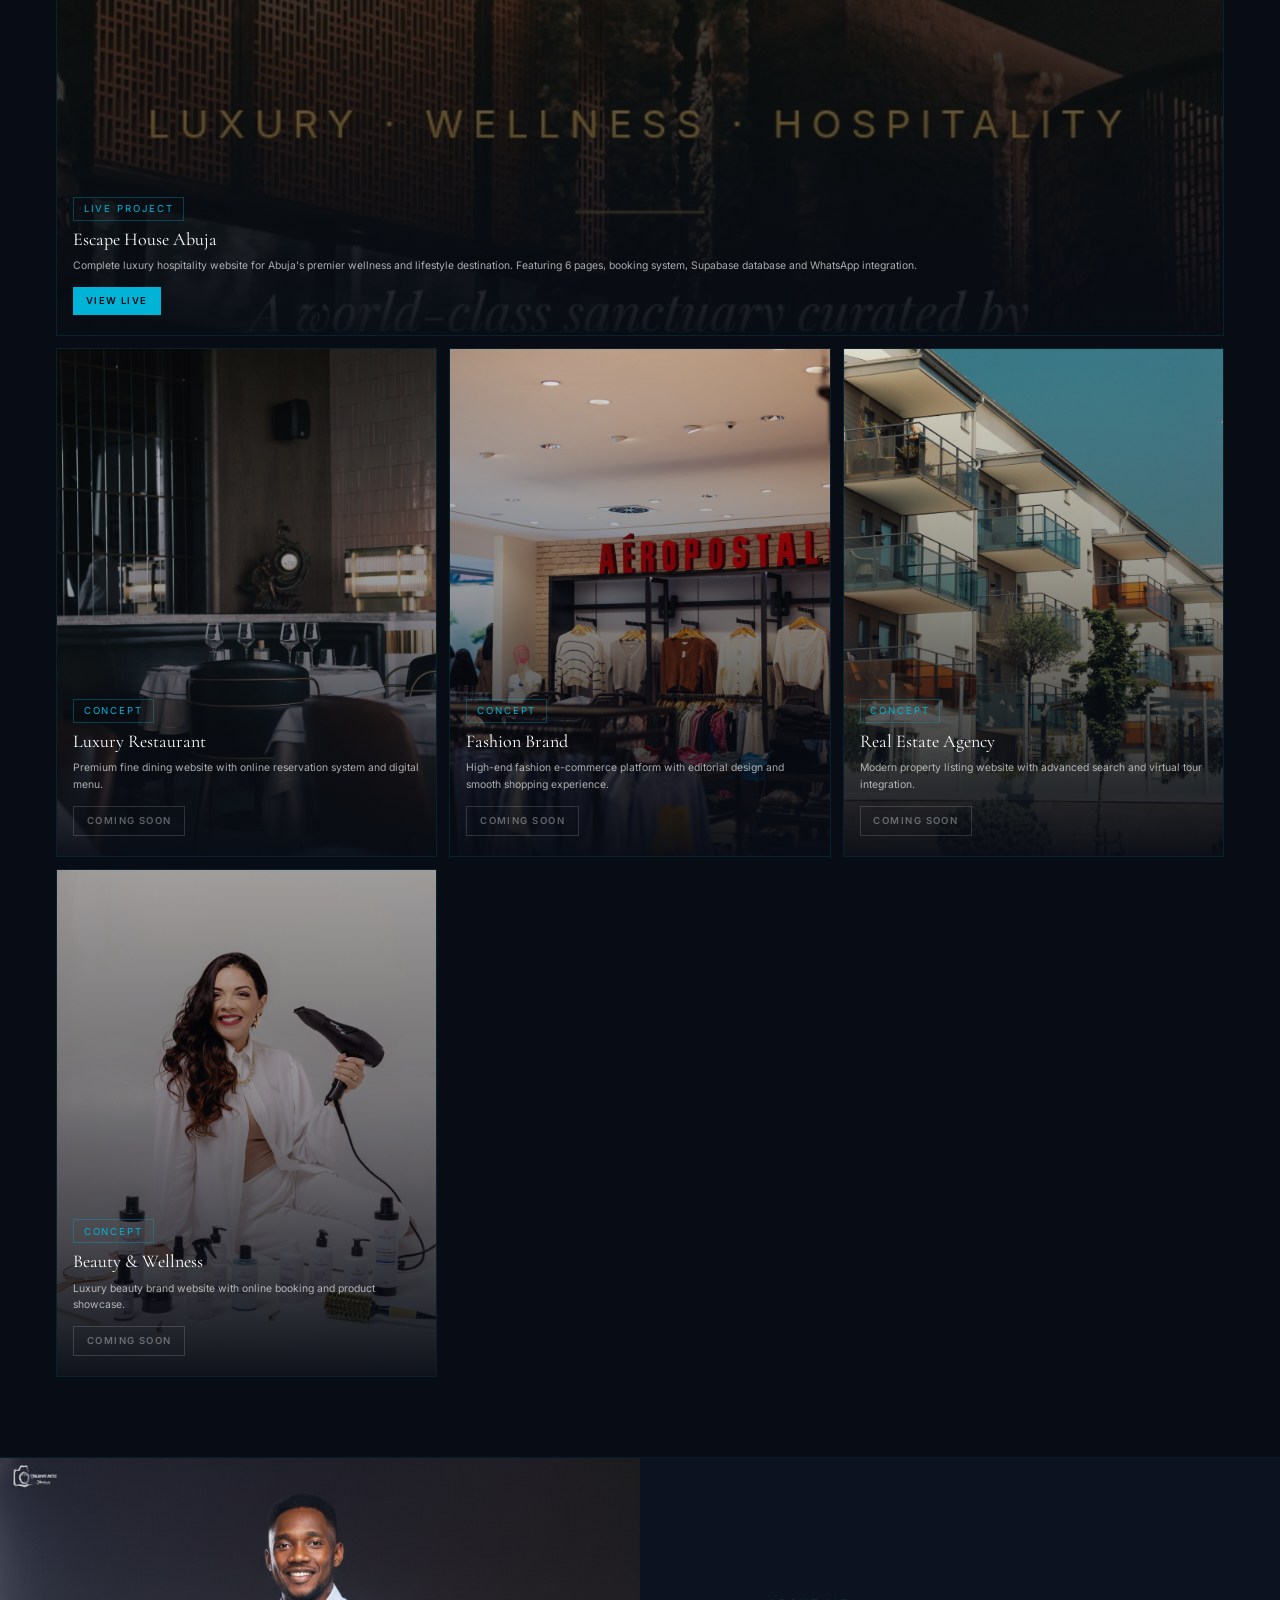
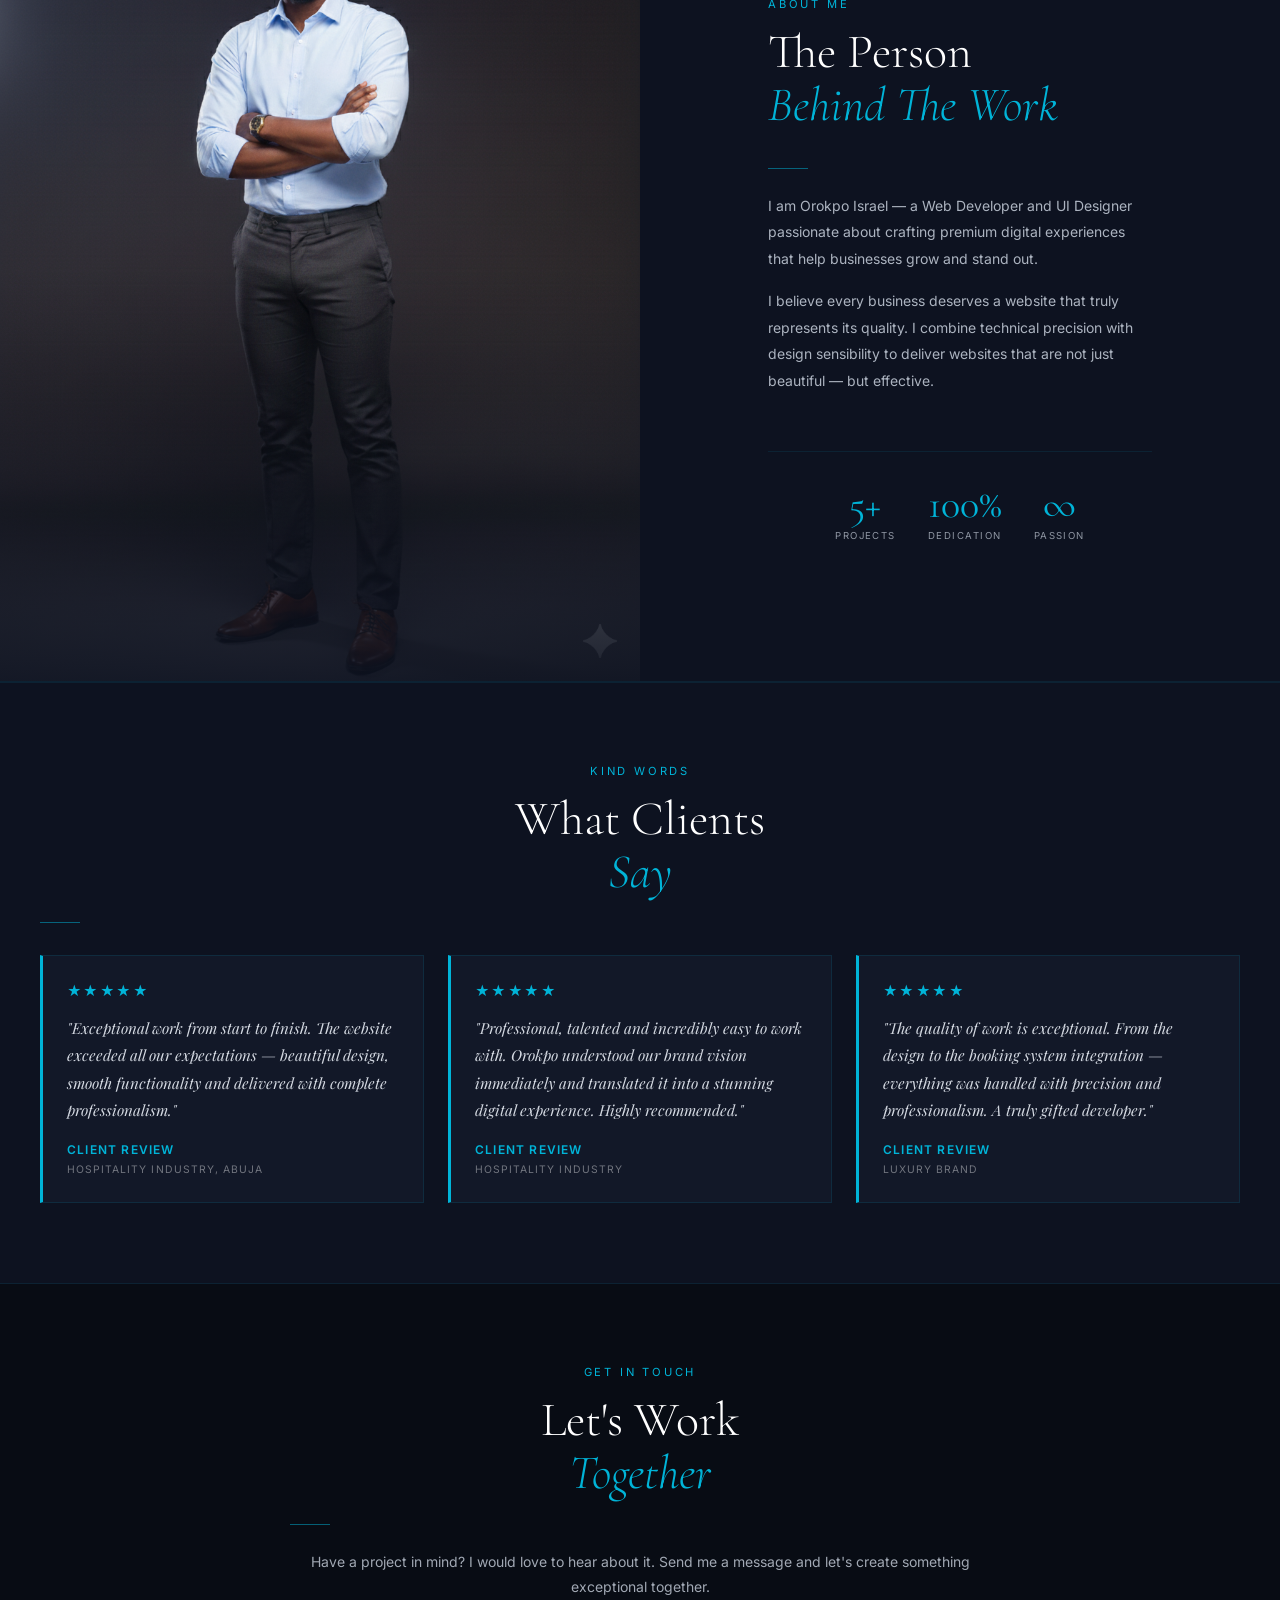
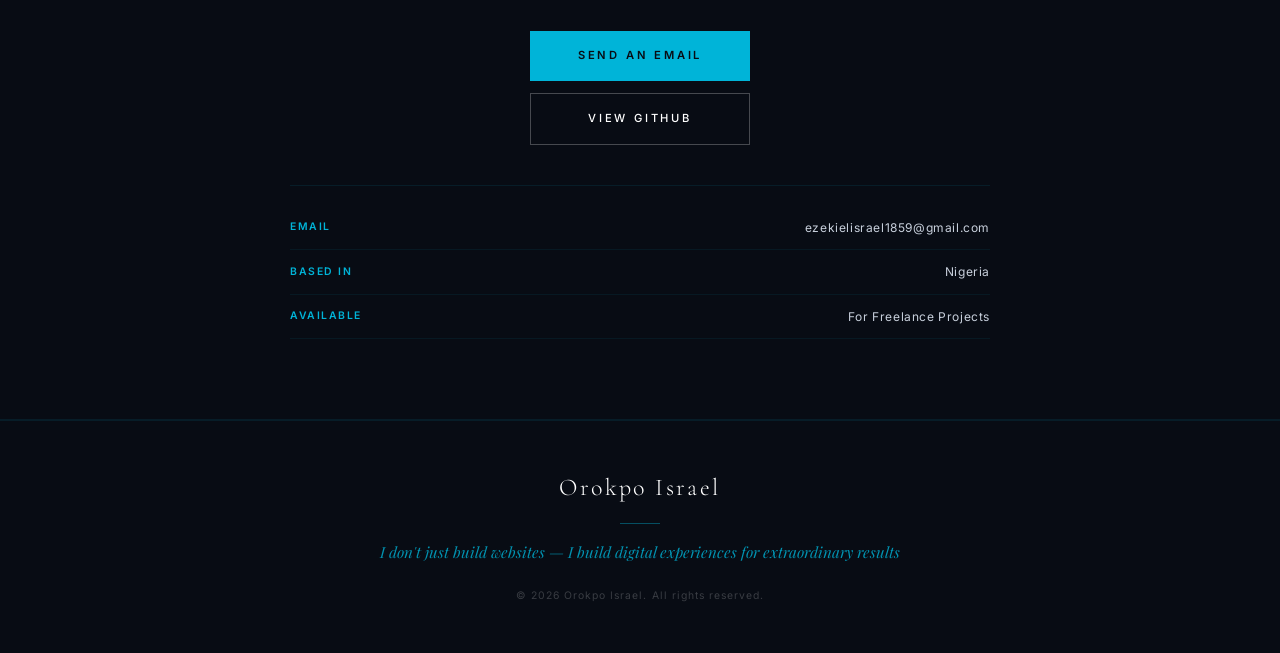
==== commit c80727f2: "Fix testimonial anonymity" ====
--- a/index.html
+++ b/index.html
@@ -314,13 +314,13 @@
     <div class="testimonials__grid">
 
       <div class="testimonial">
-        <div class="testimonial__stars">★★★★★</div>
-        <p class="testimonial__text">"Orokpo delivered a website that exceeded every expectation. The attention to detail, the premium design and the smooth functionality are truly world class. Our clients are impressed every time they visit."</p>
-        <div class="testimonial__author">
-          <span class="testimonial__name">Hajiya Zainab Najjar</span>
-          <span class="testimonial__role">CEO, Escape House Abuja</span>
-        </div>
-      </div>
+  <div class="testimonial__stars">★★★★★</div>
+  <p class="testimonial__text">"Exceptional work from start to finish. The website exceeded all our expectations — beautiful design, smooth functionality and delivered with complete professionalism."</p>
+  <div class="testimonial__author">
+    <span class="testimonial__name">Client Review</span>
+    <span class="testimonial__role">Hospitality Industry, Abuja</span>
+  </div>
+</div>
 
       <div class="testimonial">
         <div class="testimonial__stars">★★★★★</div>
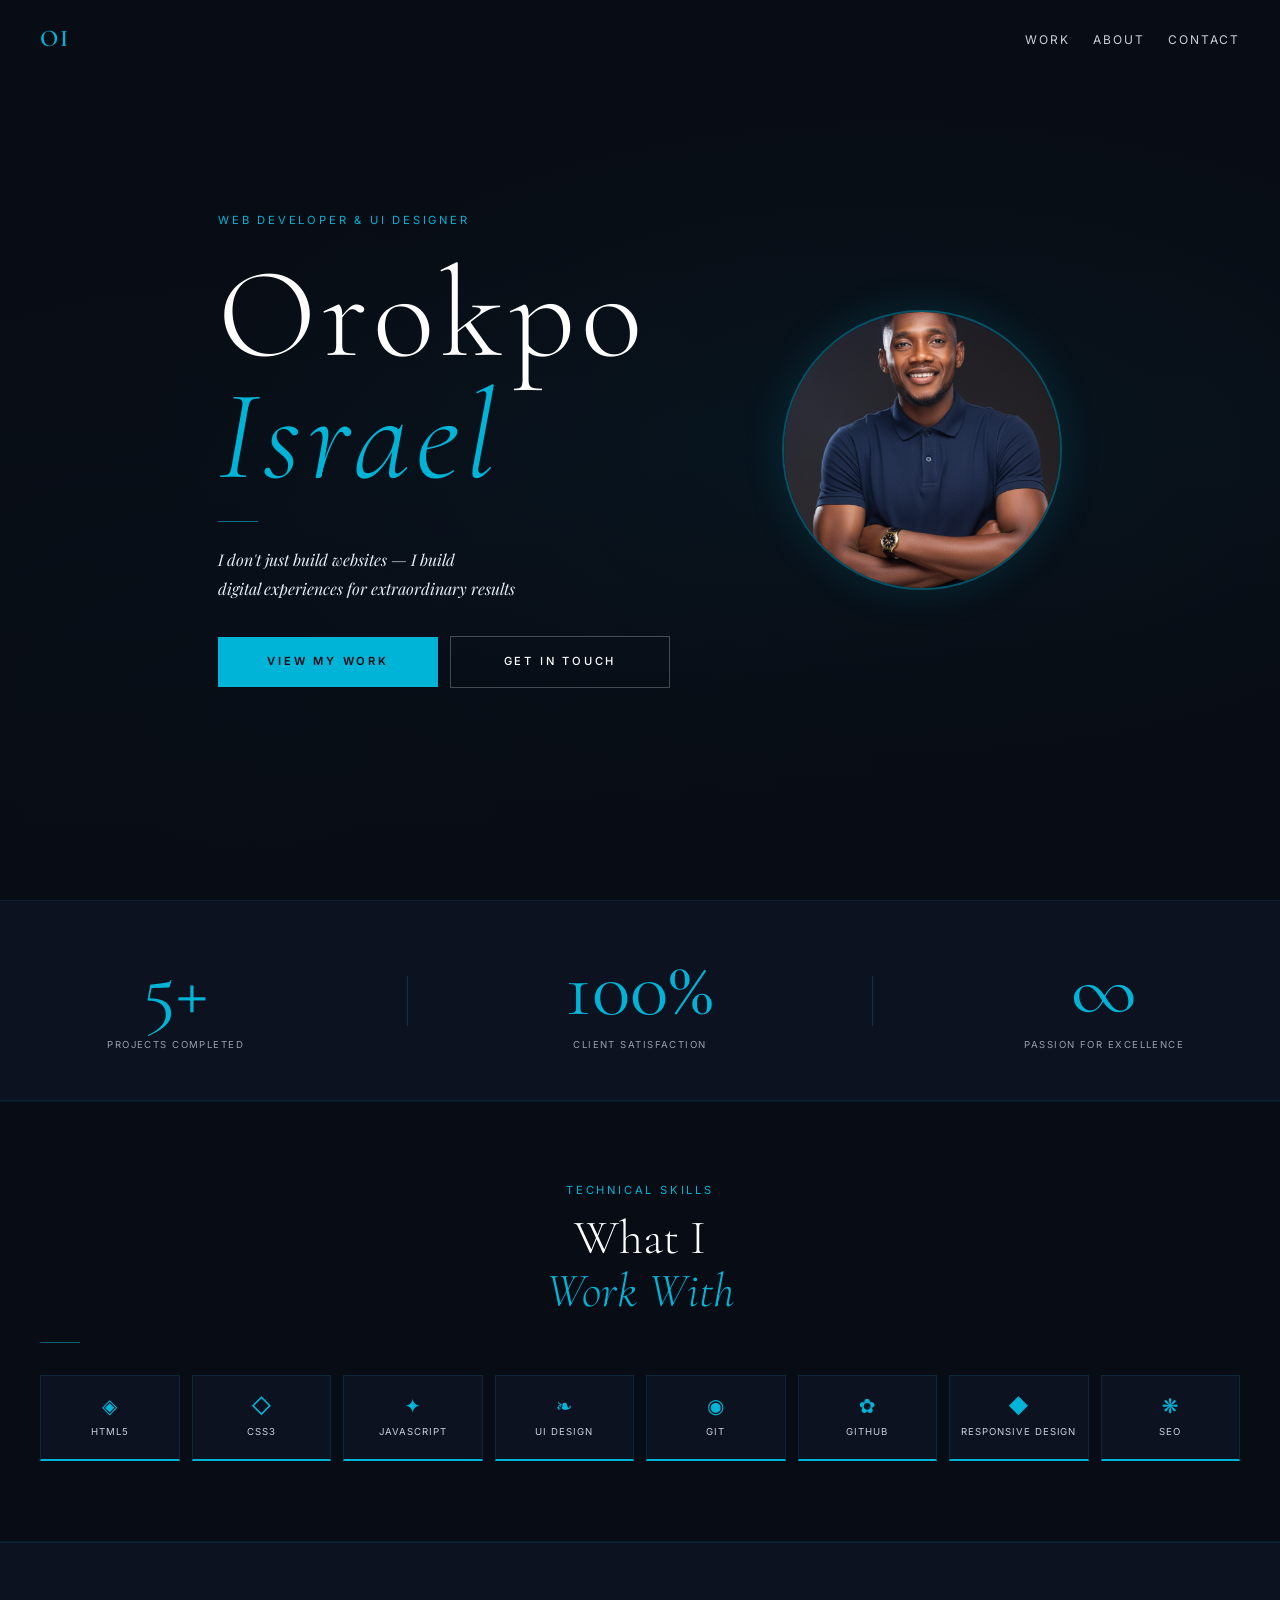
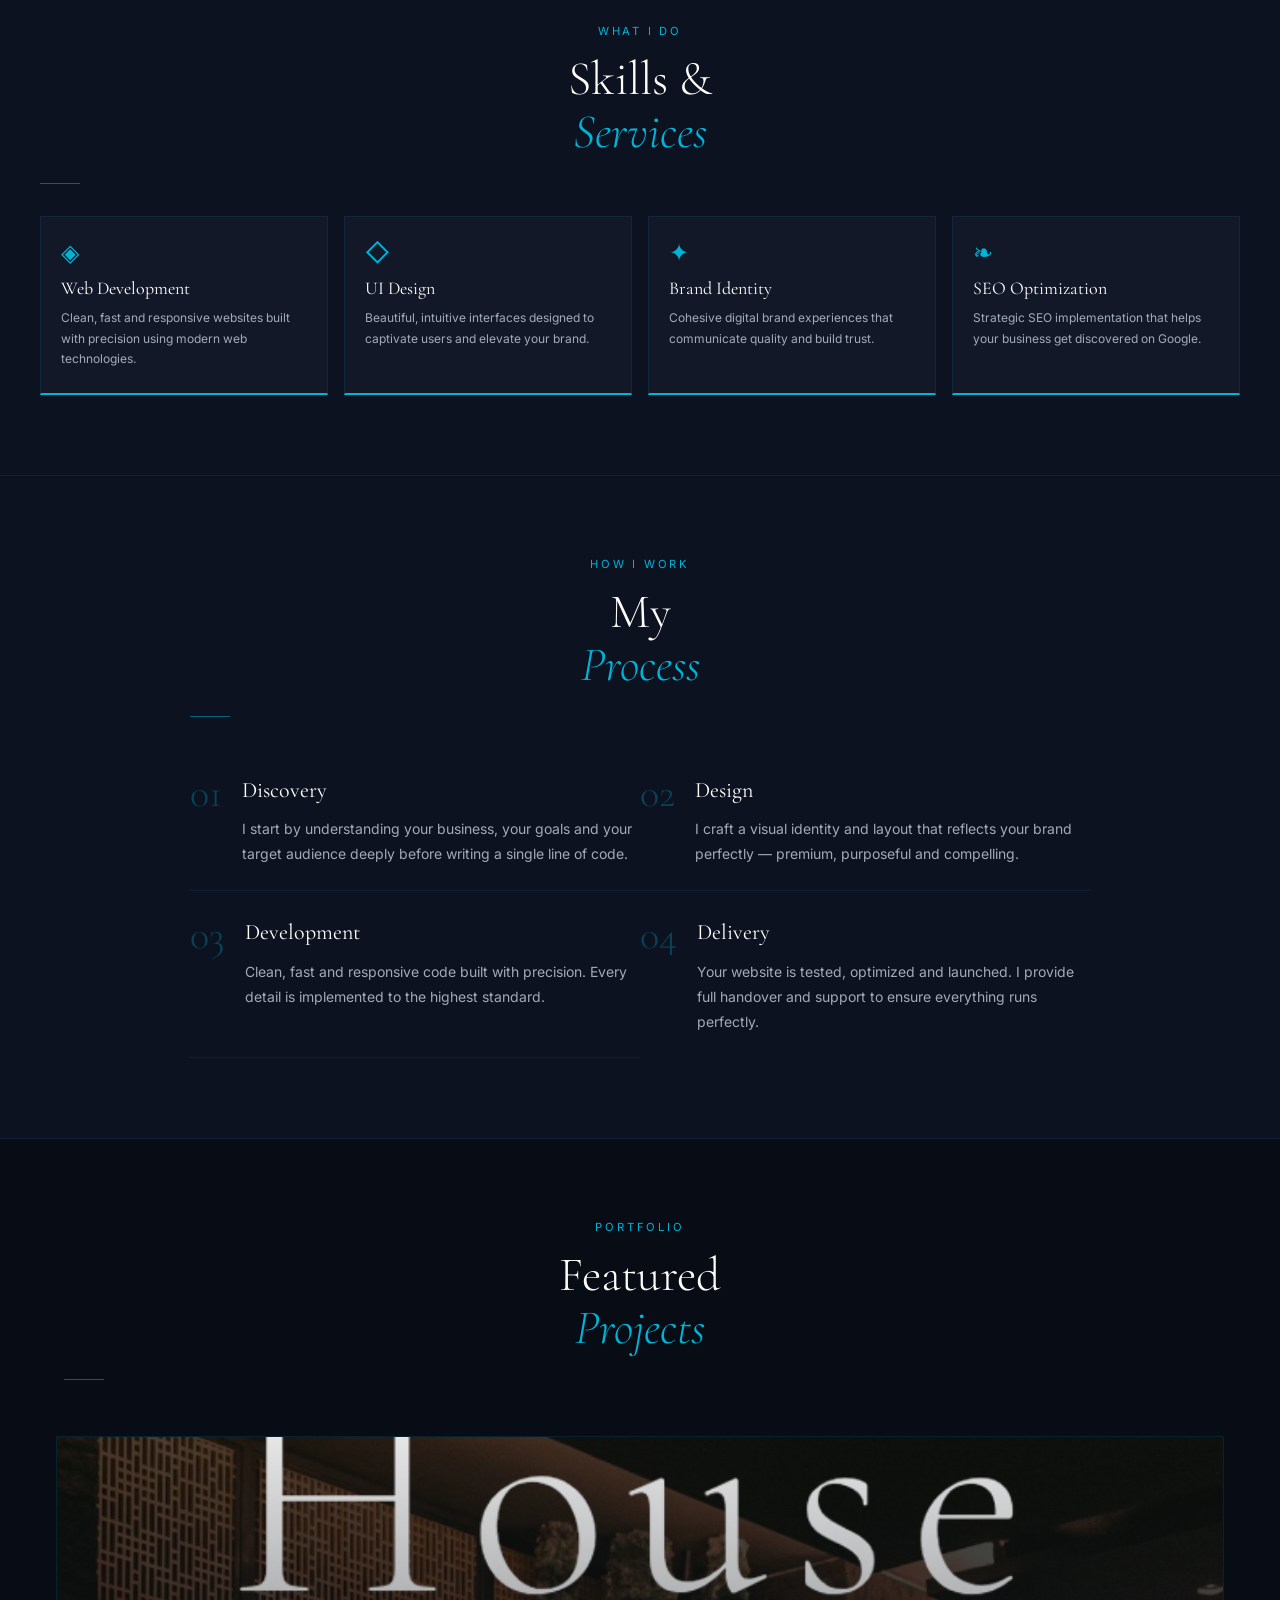
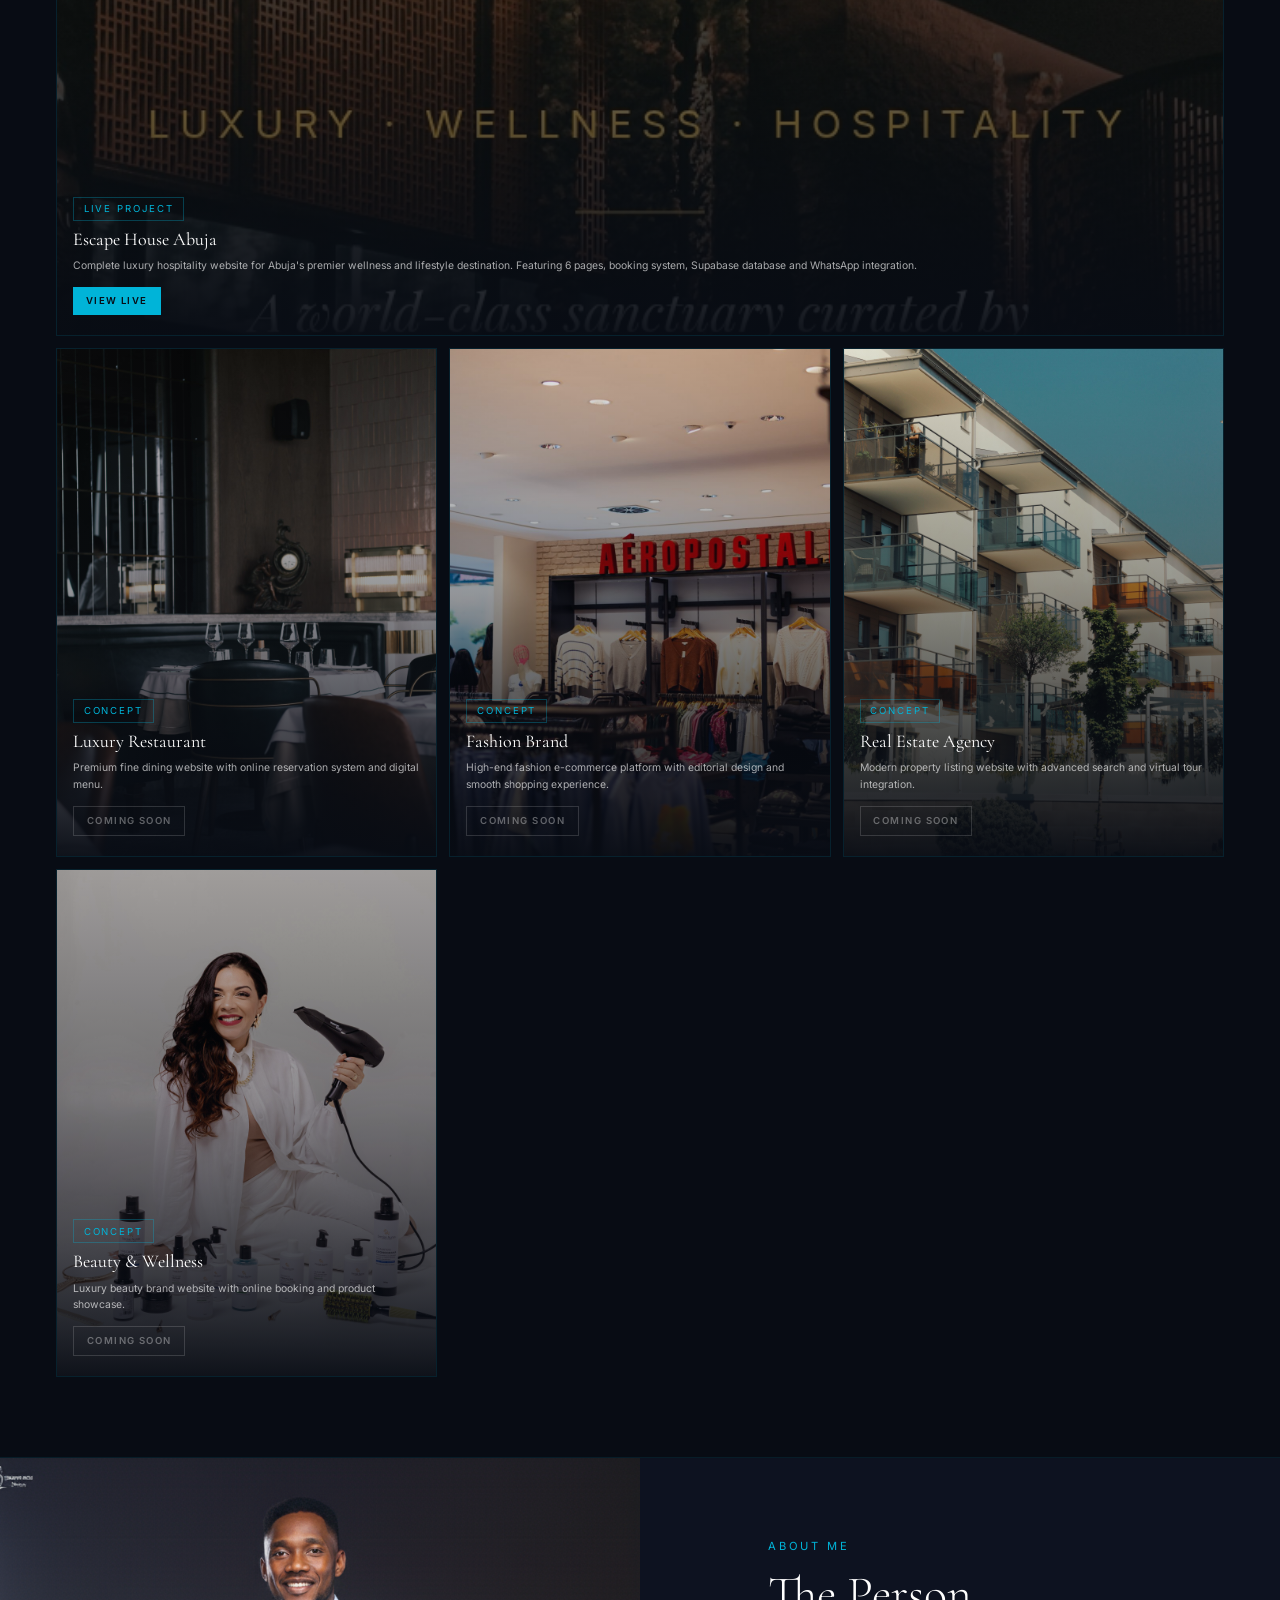
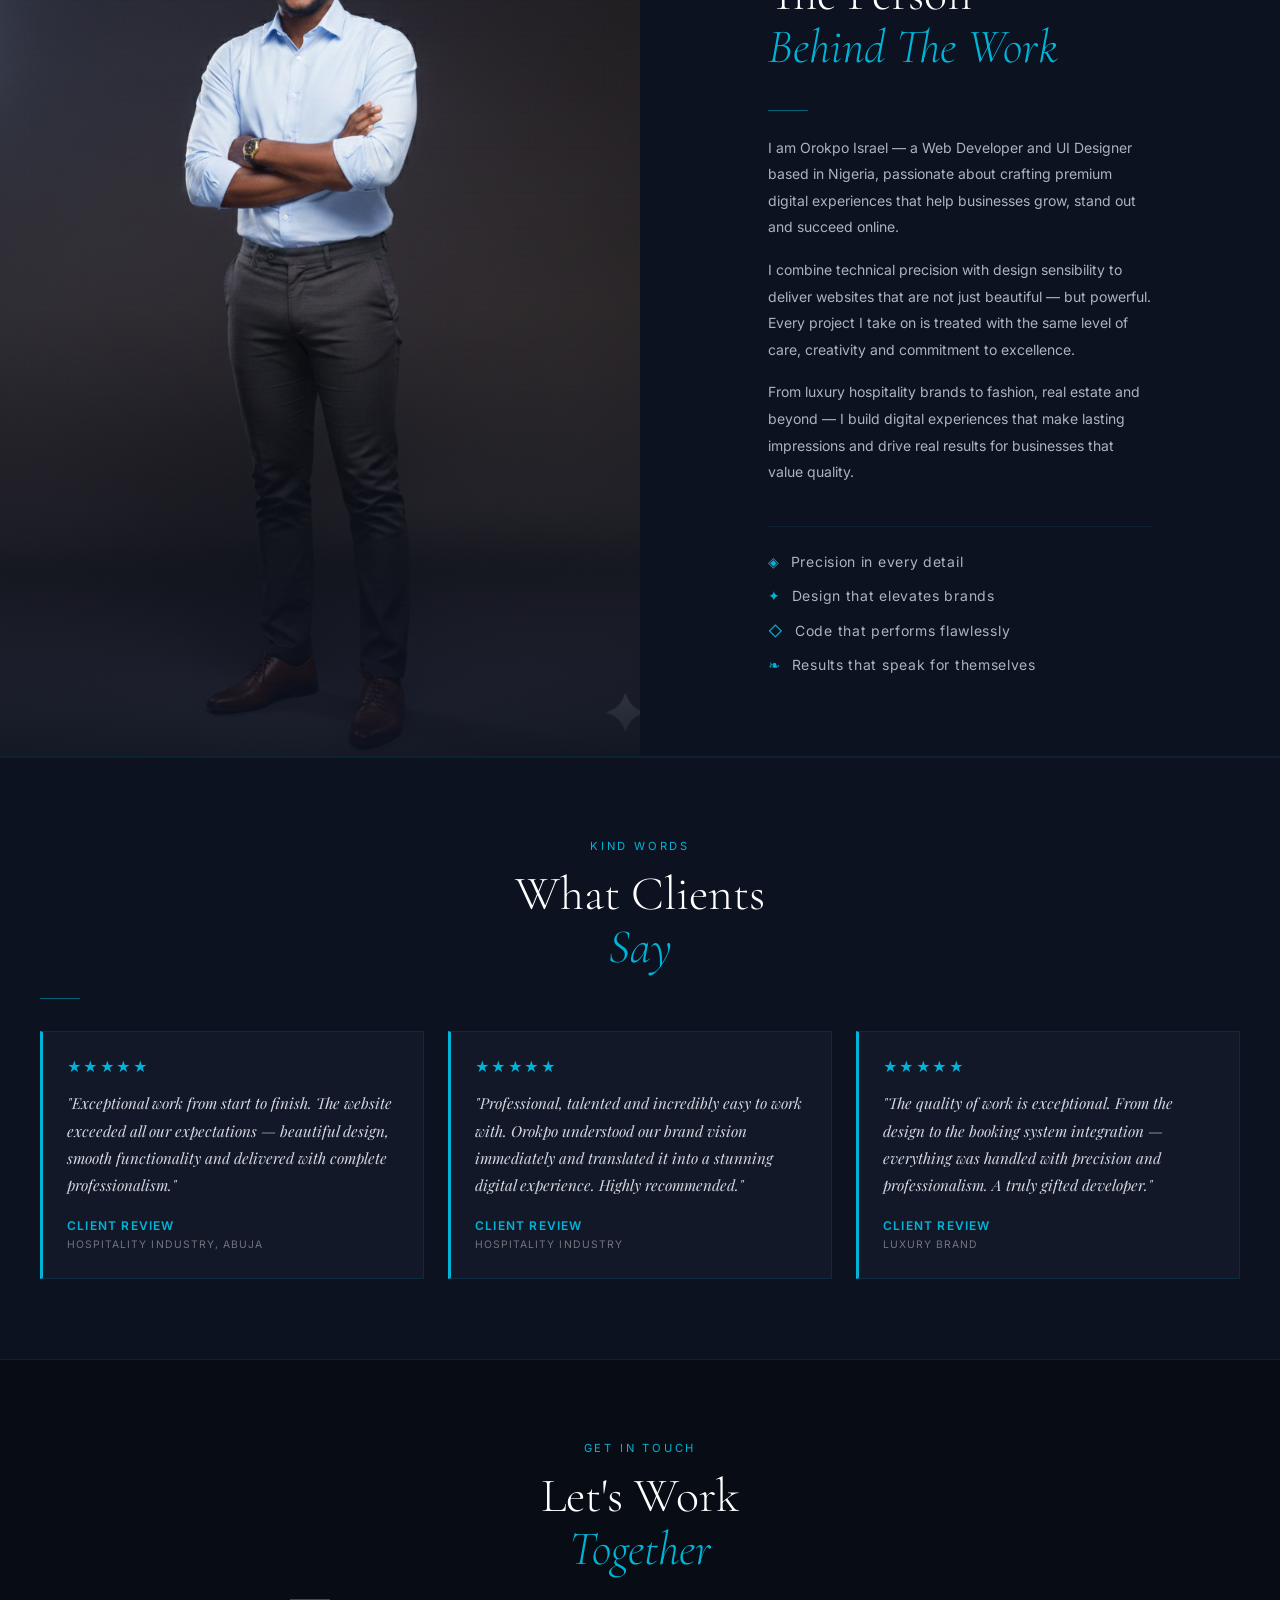
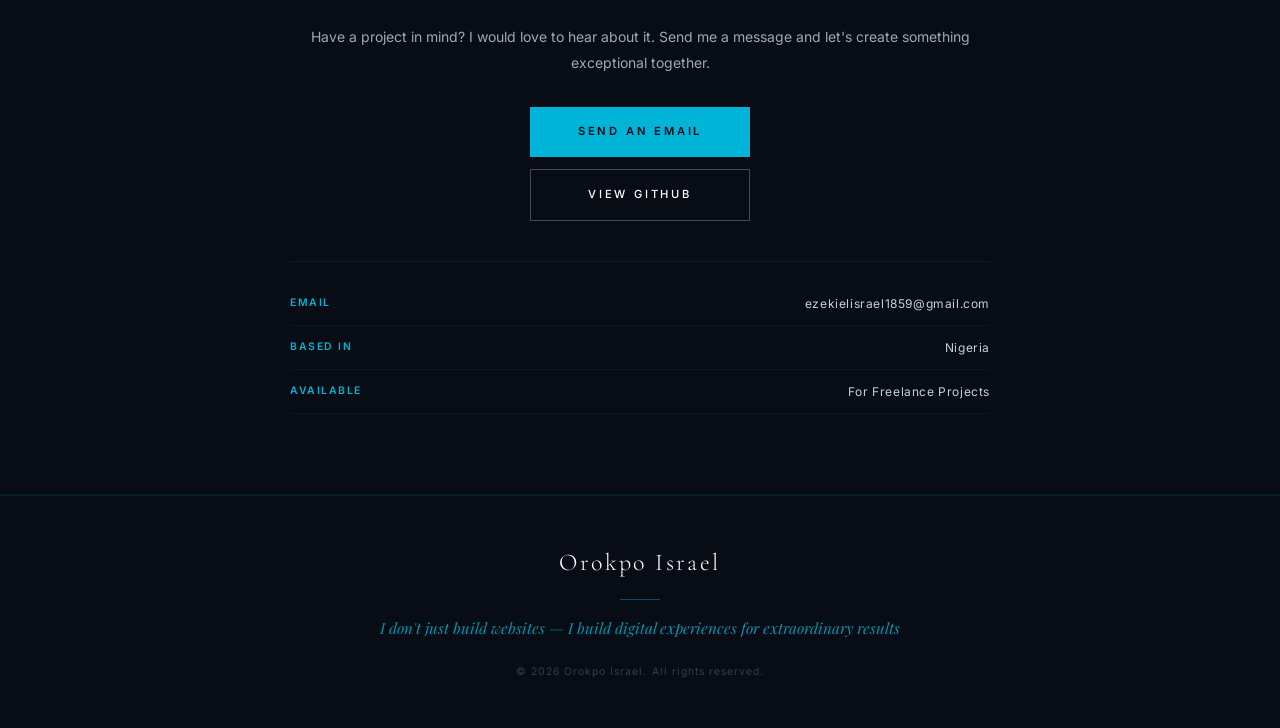
==== commit cdc63529: "Strengthen about section" ====
--- a/index.html
+++ b/index.html
@@ -287,22 +287,27 @@
       <p class="label">About Me</p>
       <h2 class="section-title">The Person<br><em>Behind The Work</em></h2>
       <div class="section-divider"></div>
-      <p class="about__text">I am Orokpo Israel — a Web Developer and UI Designer passionate about crafting premium digital experiences that help businesses grow and stand out.</p>
-      <p class="about__text">I believe every business deserves a website that truly represents its quality. I combine technical precision with design sensibility to deliver websites that are not just beautiful — but effective.</p>
-      <div class="about__stats">
-        <div class="about__stat">
-          <span class="about__stat-num">5+</span>
-          <span class="about__stat-label">Projects</span>
-        </div>
-        <div class="about__stat">
-          <span class="about__stat-num">100%</span>
-          <span class="about__stat-label">Dedication</span>
-        </div>
-        <div class="about__stat">
-          <span class="about__stat-num">∞</span>
-          <span class="about__stat-label">Passion</span>
-        </div>
-      </div>
+      <p class="about__text">I am Orokpo Israel — a Web Developer and UI Designer based in Nigeria, passionate about crafting premium digital experiences that help businesses grow, stand out and succeed online.</p>
+<p class="about__text">I combine technical precision with design sensibility to deliver websites that are not just beautiful — but powerful. Every project I take on is treated with the same level of care, creativity and commitment to excellence.</p>
+<p class="about__text">From luxury hospitality brands to fashion, real estate and beyond — I build digital experiences that make lasting impressions and drive real results for businesses that value quality.</p>
+<div class="about__values">
+  <div class="about__value">
+    <span class="about__value-icon">◈</span>
+    <span class="about__value-text">Precision in every detail</span>
+  </div>
+  <div class="about__value">
+    <span class="about__value-icon">✦</span>
+    <span class="about__value-text">Design that elevates brands</span>
+  </div>
+  <div class="about__value">
+    <span class="about__value-icon">◇</span>
+    <span class="about__value-text">Code that performs flawlessly</span>
+  </div>
+  <div class="about__value">
+    <span class="about__value-icon">❧</span>
+    <span class="about__value-text">Results that speak for themselves</span>
+  </div>
+</div>
     </div>
   </section>
 <!-- TESTIMONIALS -->
--- a/assets/css/main.css
+++ b/assets/css/main.css
@@ -1021,4 +1021,33 @@
   .testimonial {
     flex: 1;
   }
+}
+/* --- ABOUT VALUES --- */
+.about__values {
+  display: flex;
+  flex-direction: column;
+  gap: 0.75rem;
+  margin-top: 1.5rem;
+  padding-top: 1.5rem;
+  border-top: 1px solid rgba(0, 180, 216, 0.10);
+}
+
+.about__value {
+  display: flex;
+  align-items: center;
+  gap: 0.75rem;
+}
+
+.about__value-icon {
+  color: var(--color-teal);
+  font-size: 0.875rem;
+  flex-shrink: 0;
+}
+
+.about__value-text {
+  font-family: var(--font-body);
+  font-size: 0.875rem;
+  color: var(--color-silver);
+  letter-spacing: 0.05em;
+  opacity: 0.85;
 }
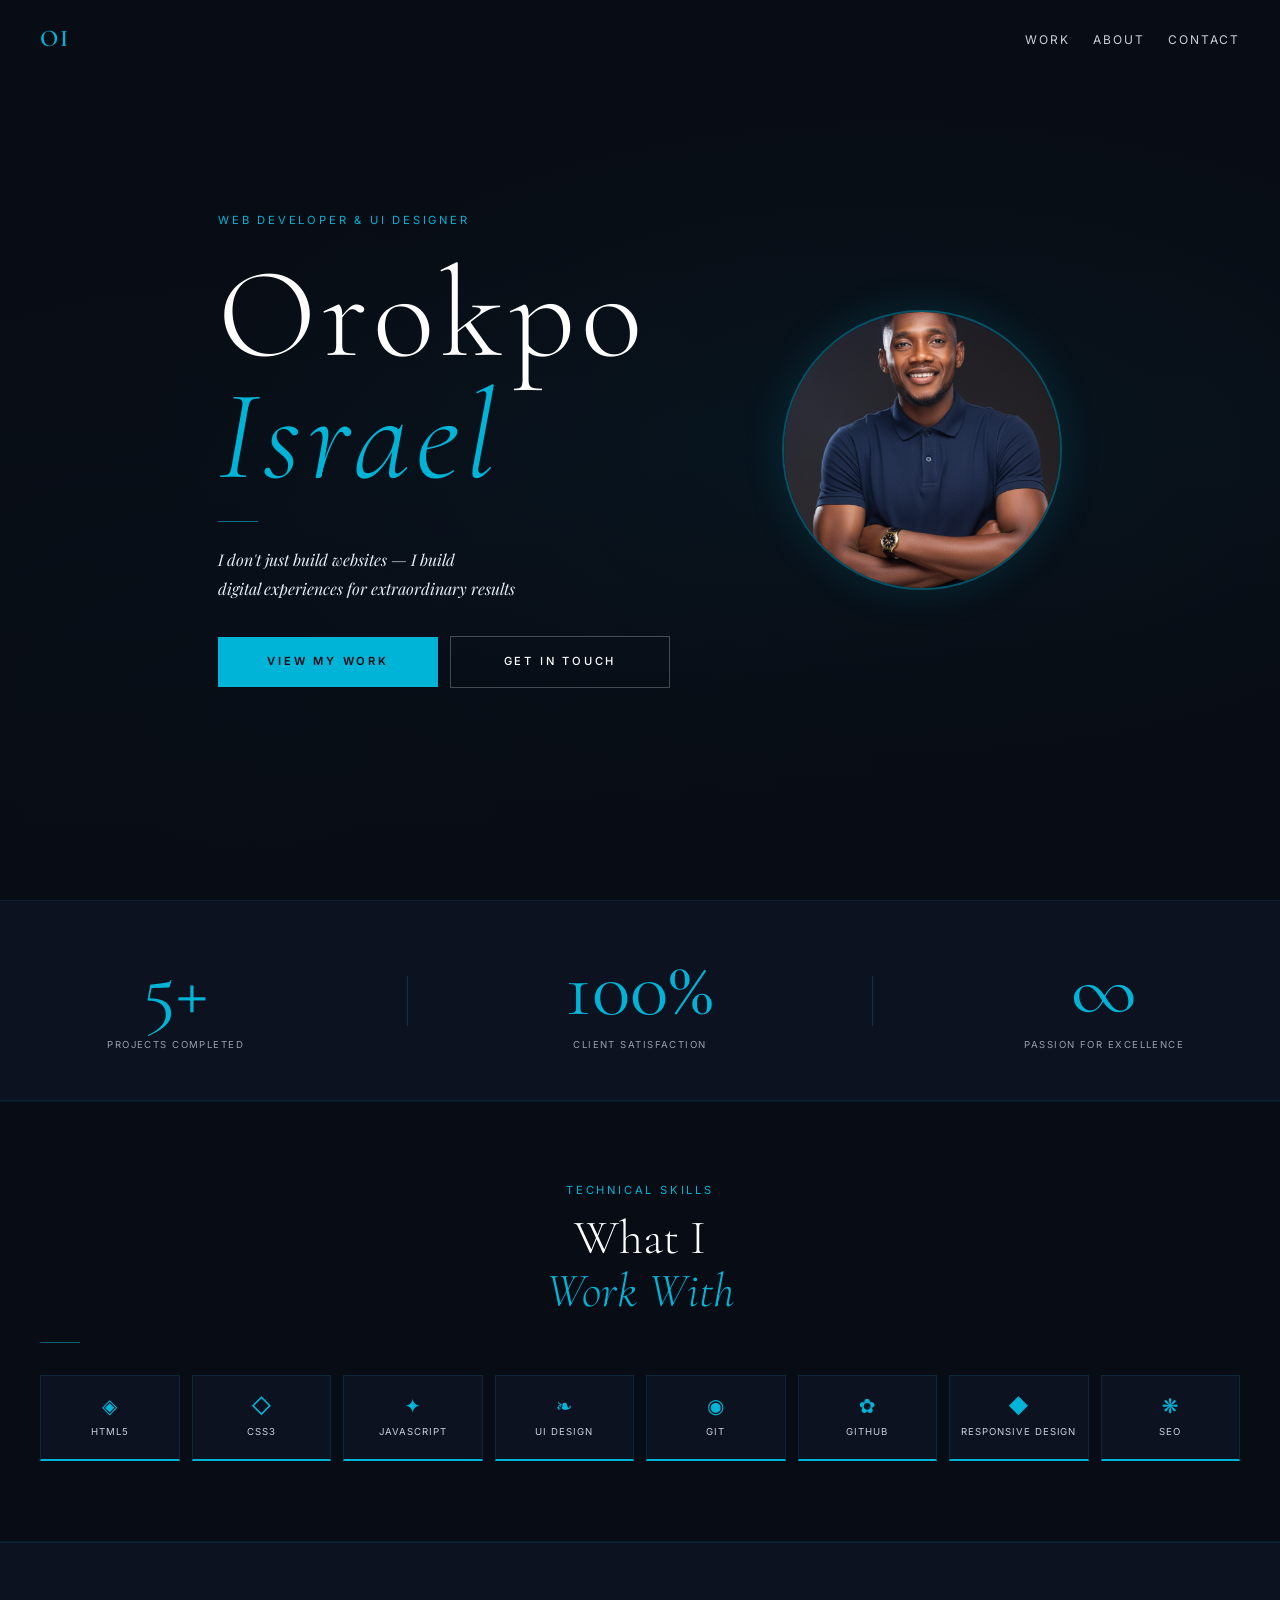
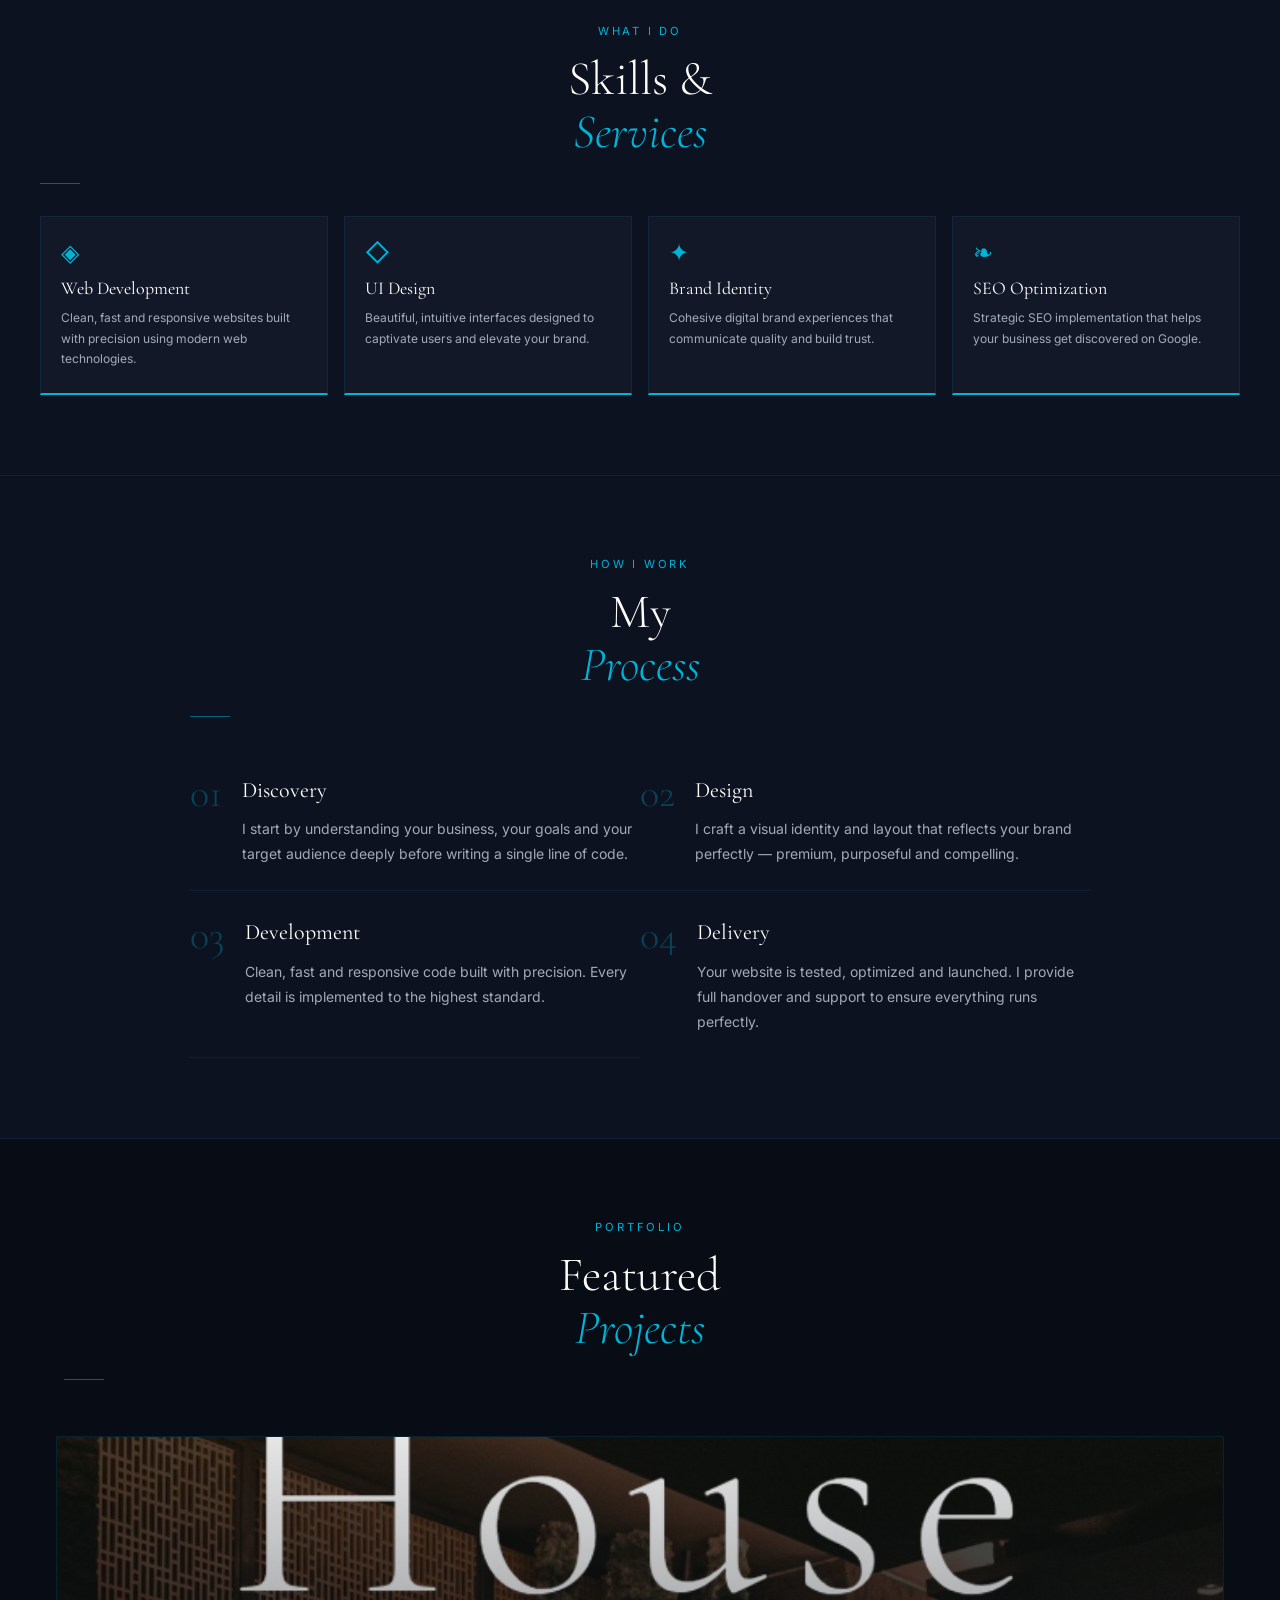
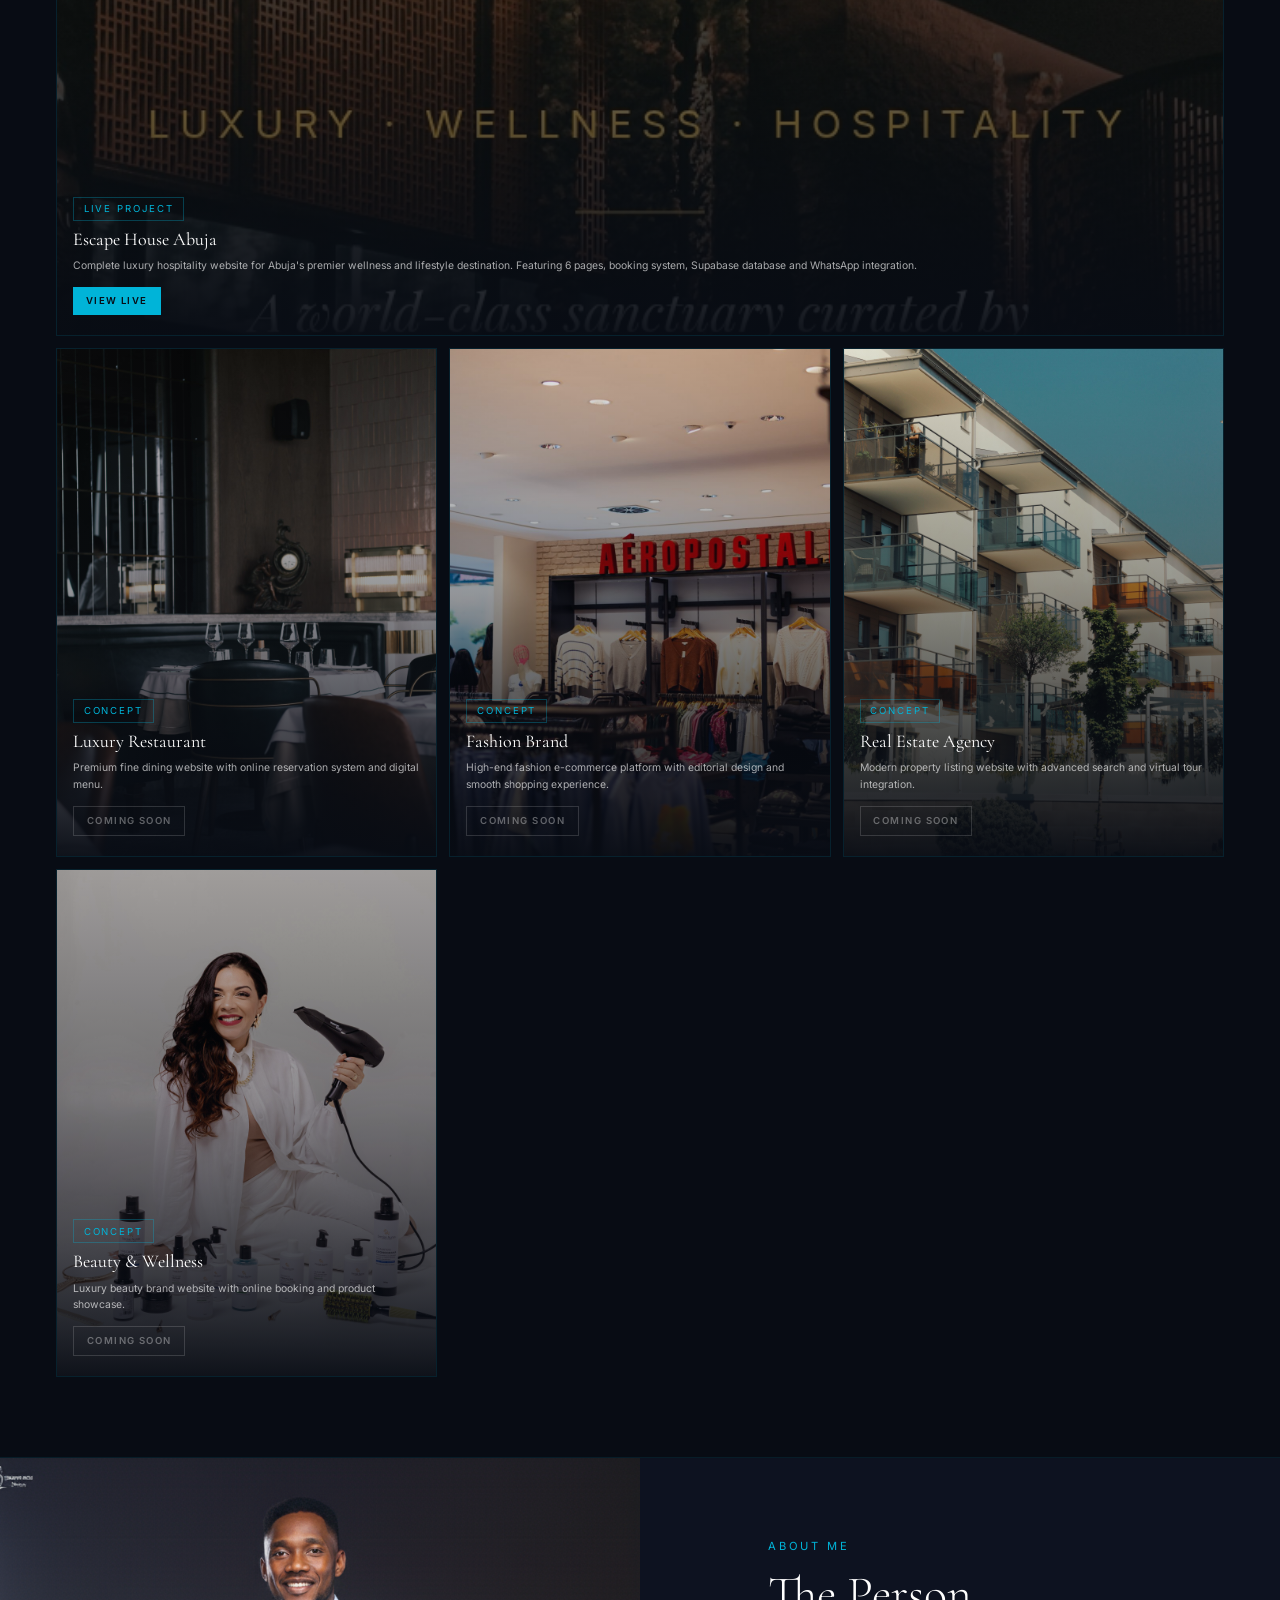
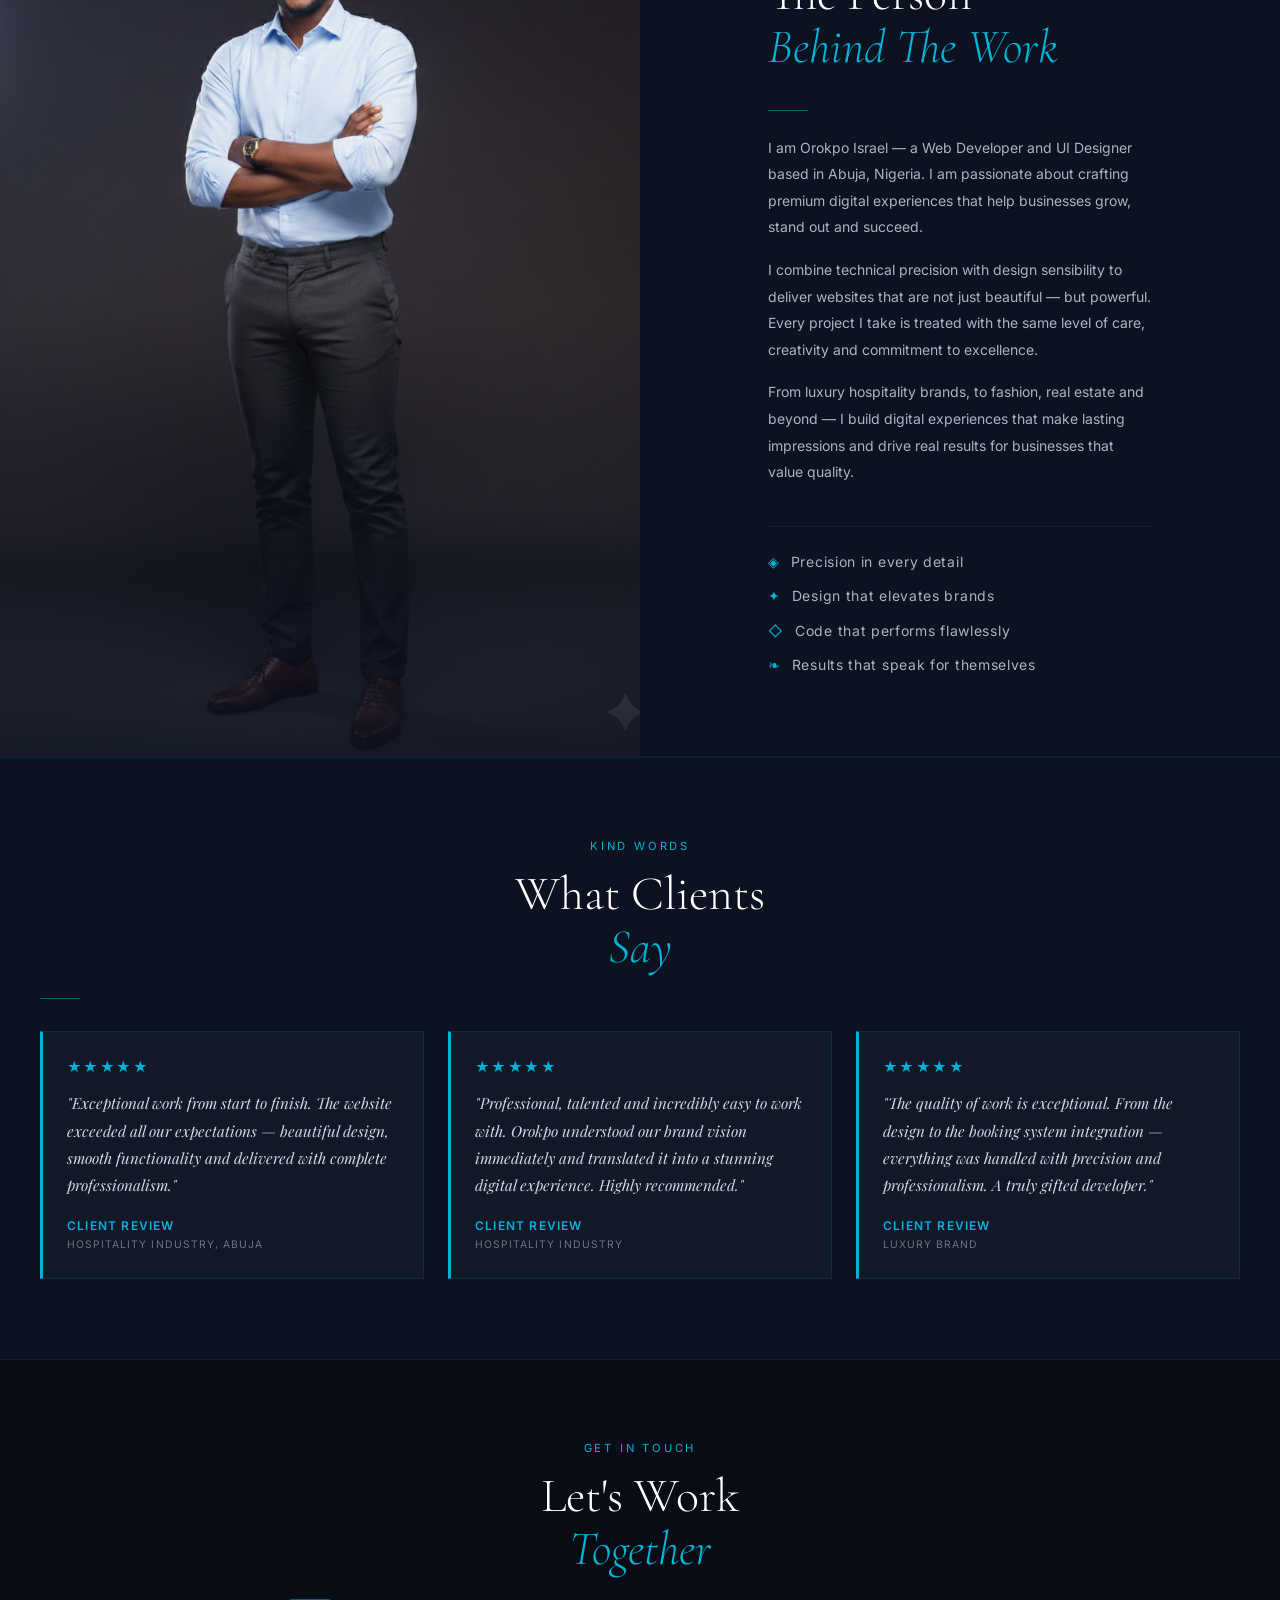
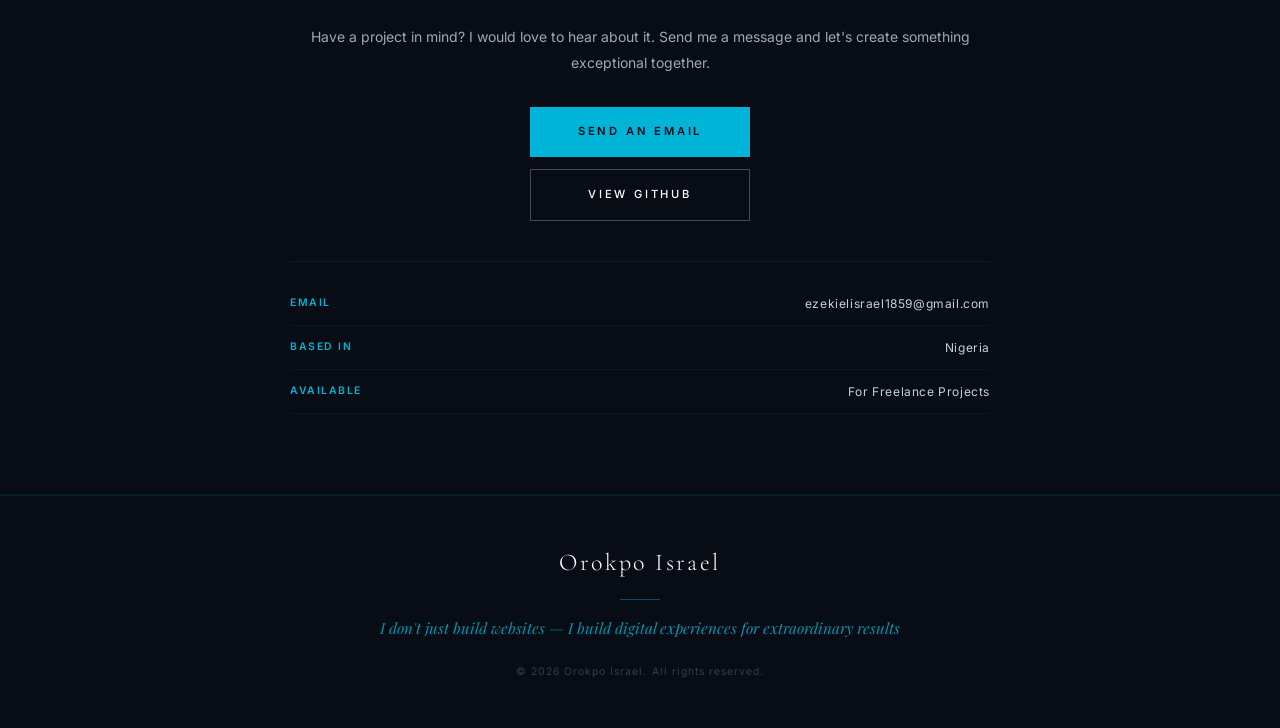
==== commit 9858d5fc: "Update about section content" ====
--- a/index.html
+++ b/index.html
@@ -287,9 +287,9 @@
       <p class="label">About Me</p>
       <h2 class="section-title">The Person<br><em>Behind The Work</em></h2>
       <div class="section-divider"></div>
-      <p class="about__text">I am Orokpo Israel — a Web Developer and UI Designer based in Nigeria, passionate about crafting premium digital experiences that help businesses grow, stand out and succeed online.</p>
-<p class="about__text">I combine technical precision with design sensibility to deliver websites that are not just beautiful — but powerful. Every project I take on is treated with the same level of care, creativity and commitment to excellence.</p>
-<p class="about__text">From luxury hospitality brands to fashion, real estate and beyond — I build digital experiences that make lasting impressions and drive real results for businesses that value quality.</p>
+      <p class="about__text">I am Orokpo Israel — a Web Developer and UI Designer based in Abuja, Nigeria. I am passionate about crafting premium digital experiences that help businesses grow, stand out and succeed.</p>
+<p class="about__text">I combine technical precision with design sensibility to deliver websites that are not just beautiful — but powerful. Every project I take is treated with the same level of care, creativity and commitment to excellence.</p>
+<p class="about__text">From luxury hospitality brands, to fashion, real estate and beyond — I build digital experiences that make lasting impressions and drive real results for businesses that value quality.</p>
 <div class="about__values">
   <div class="about__value">
     <span class="about__value-icon">◈</span>
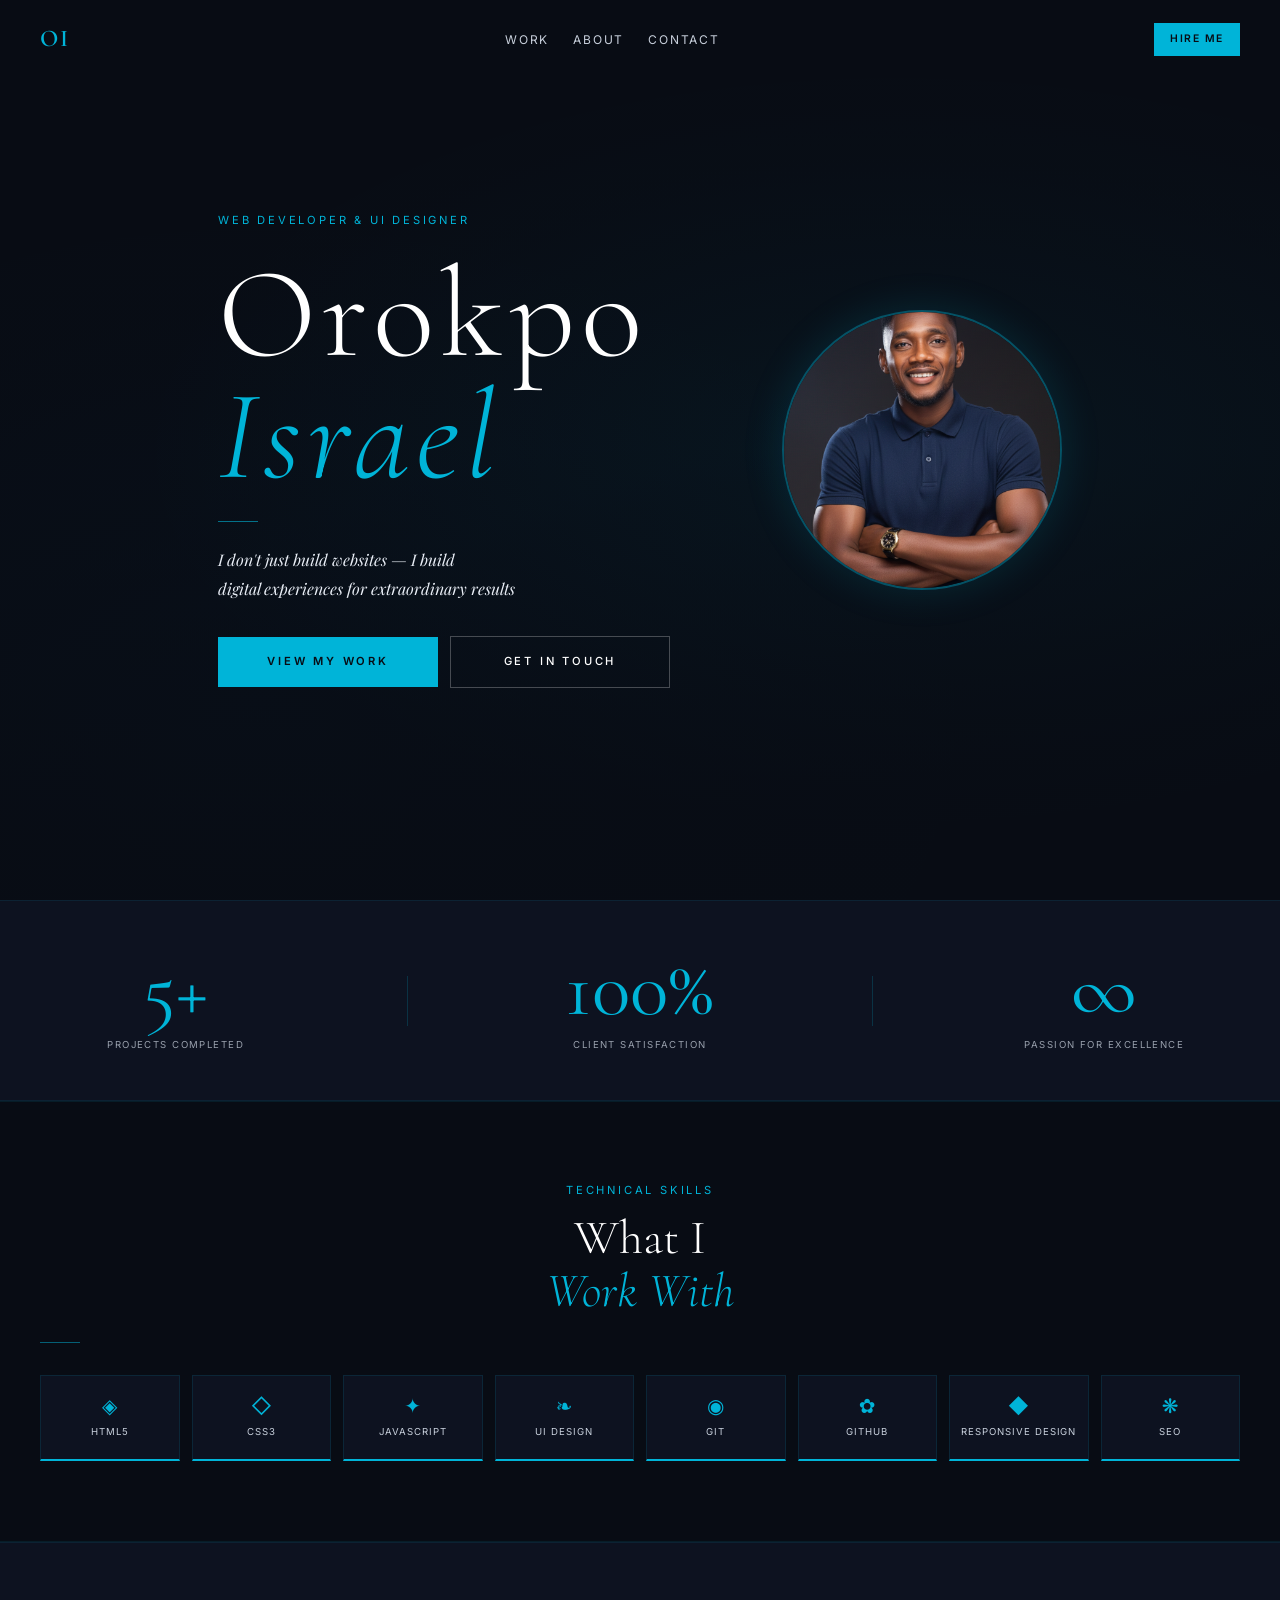
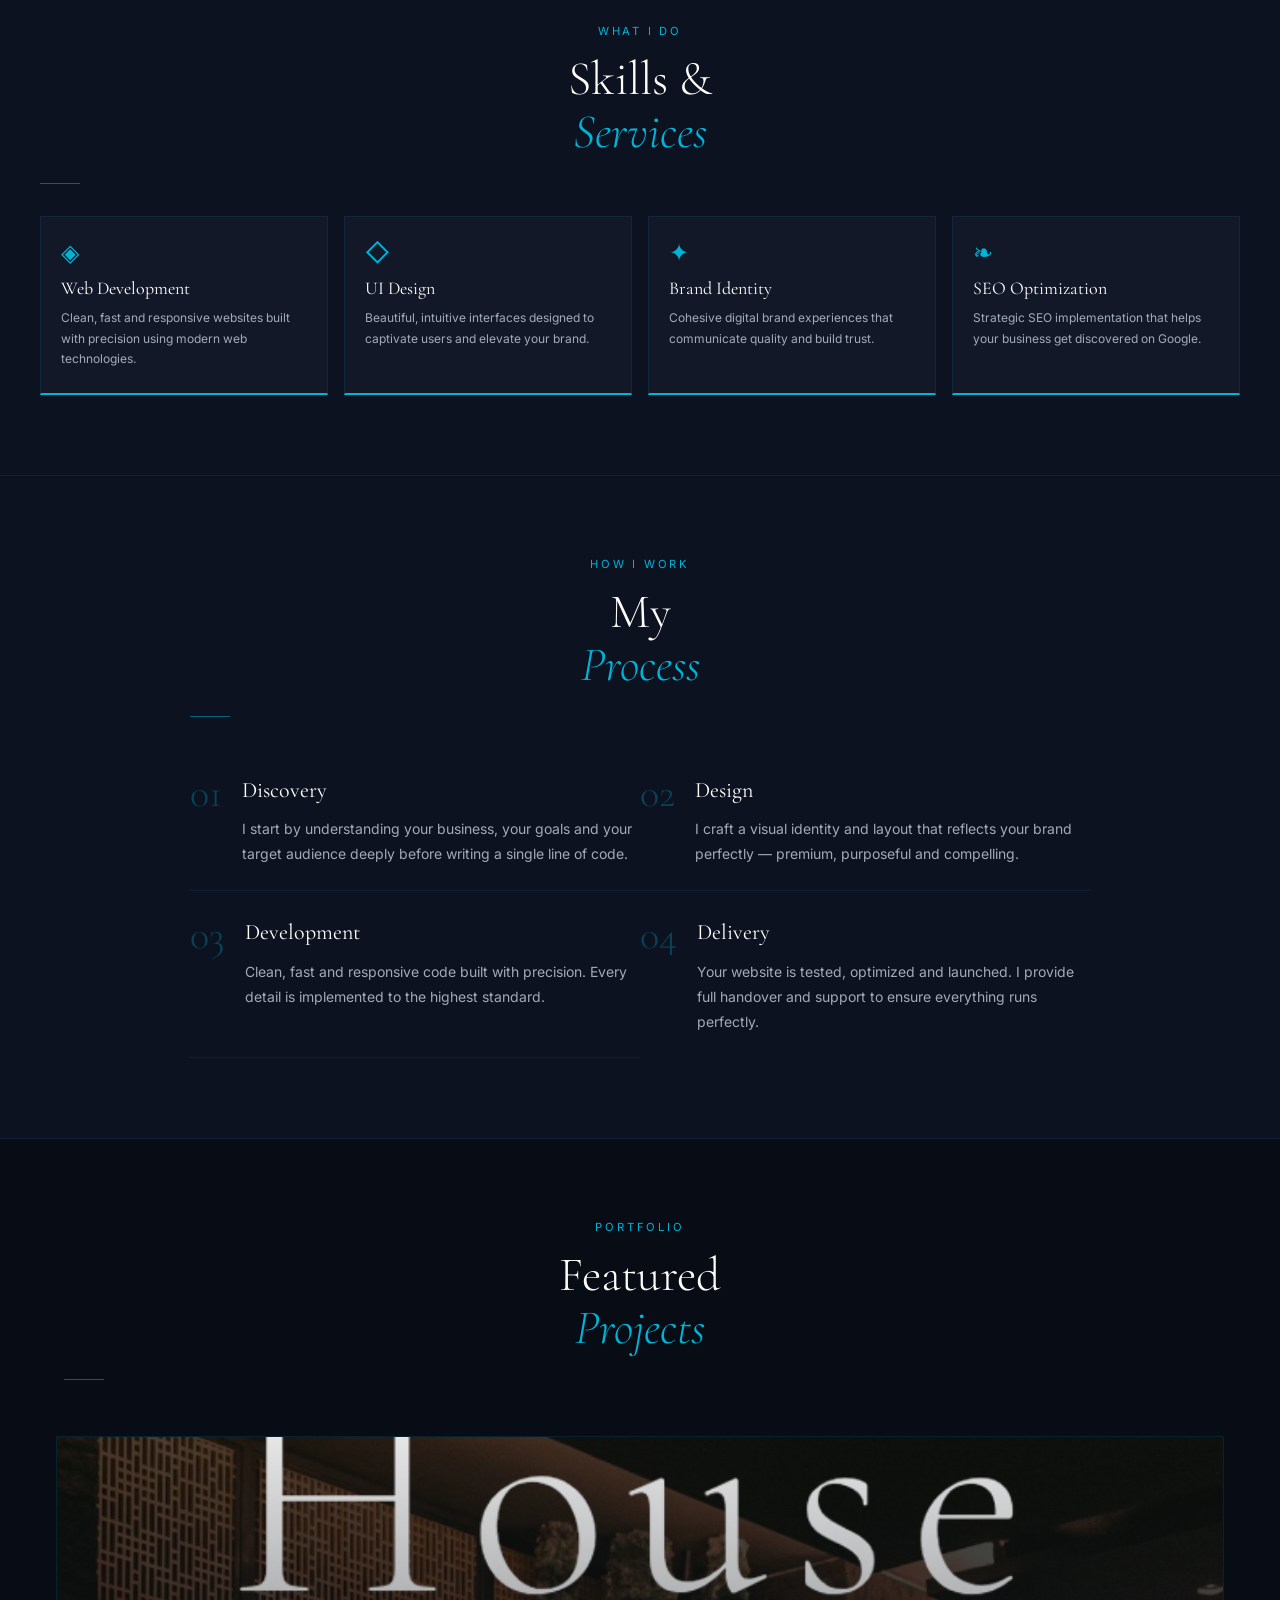
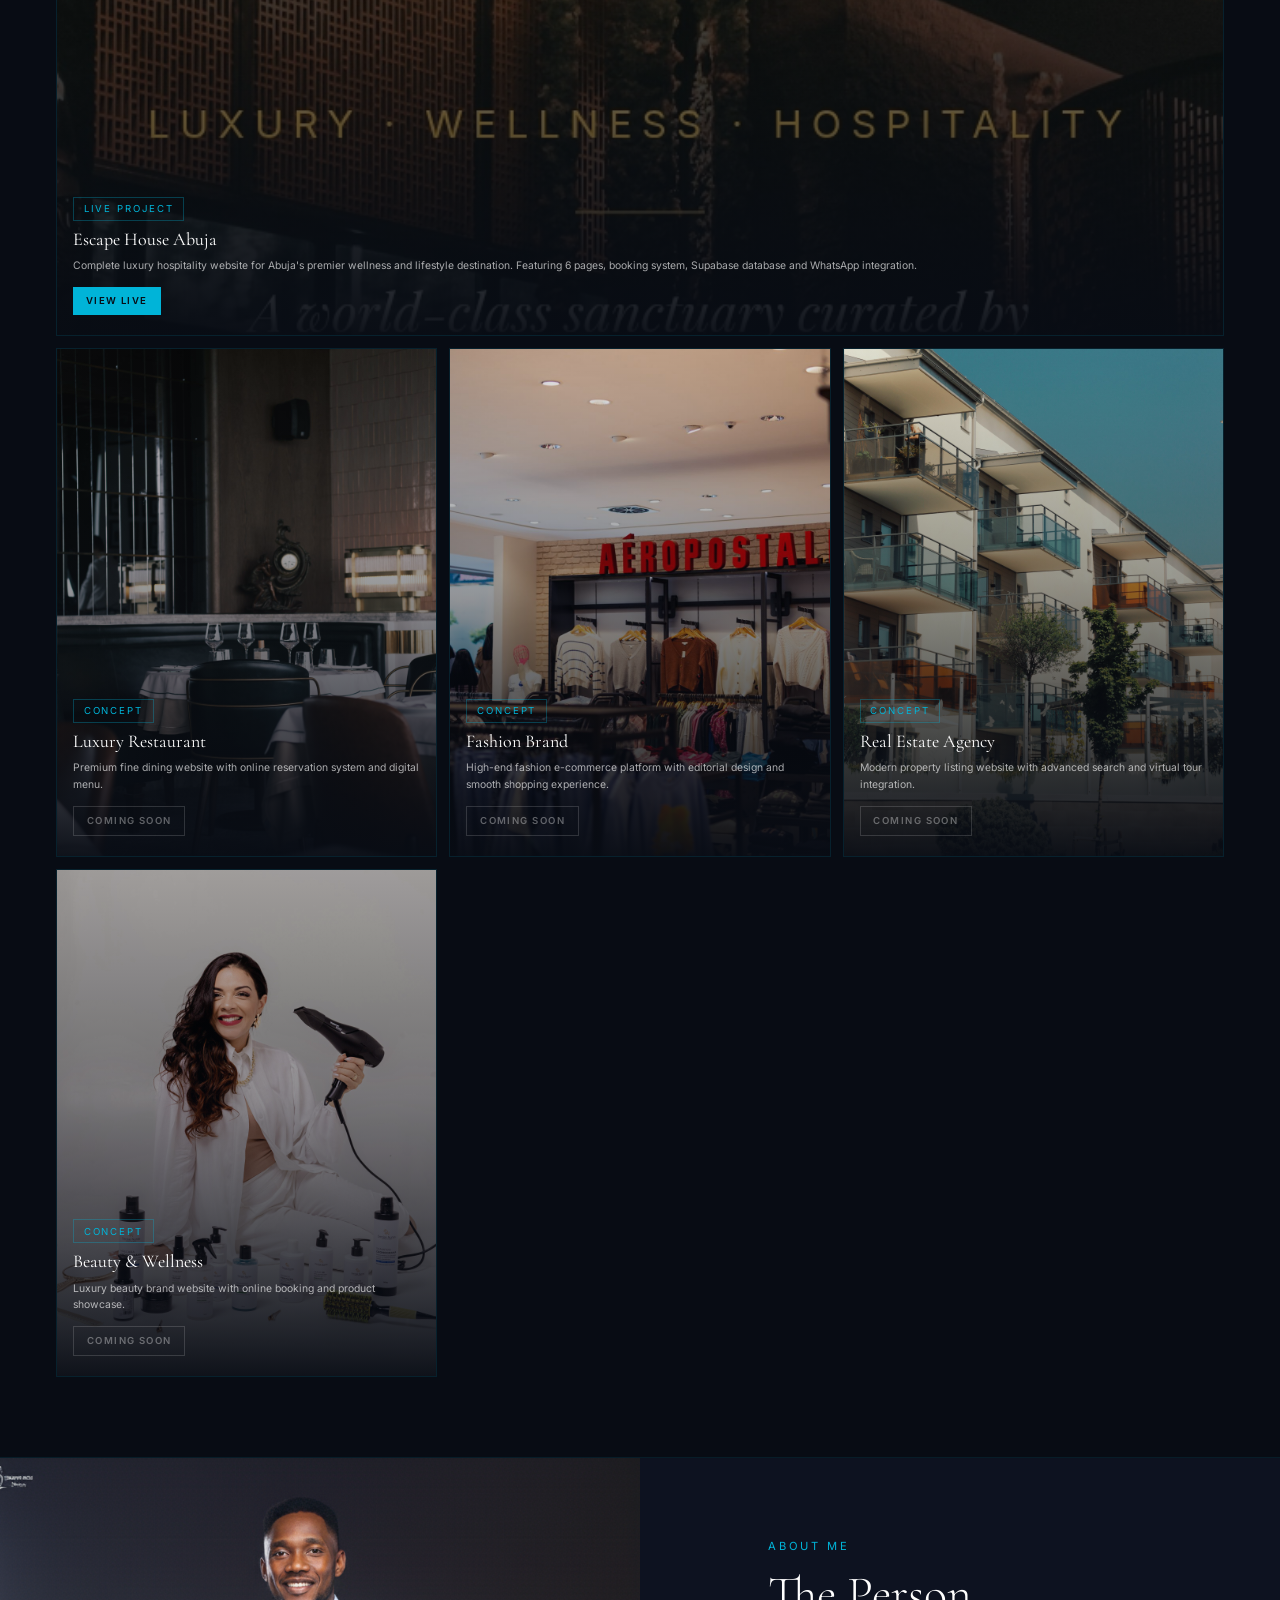
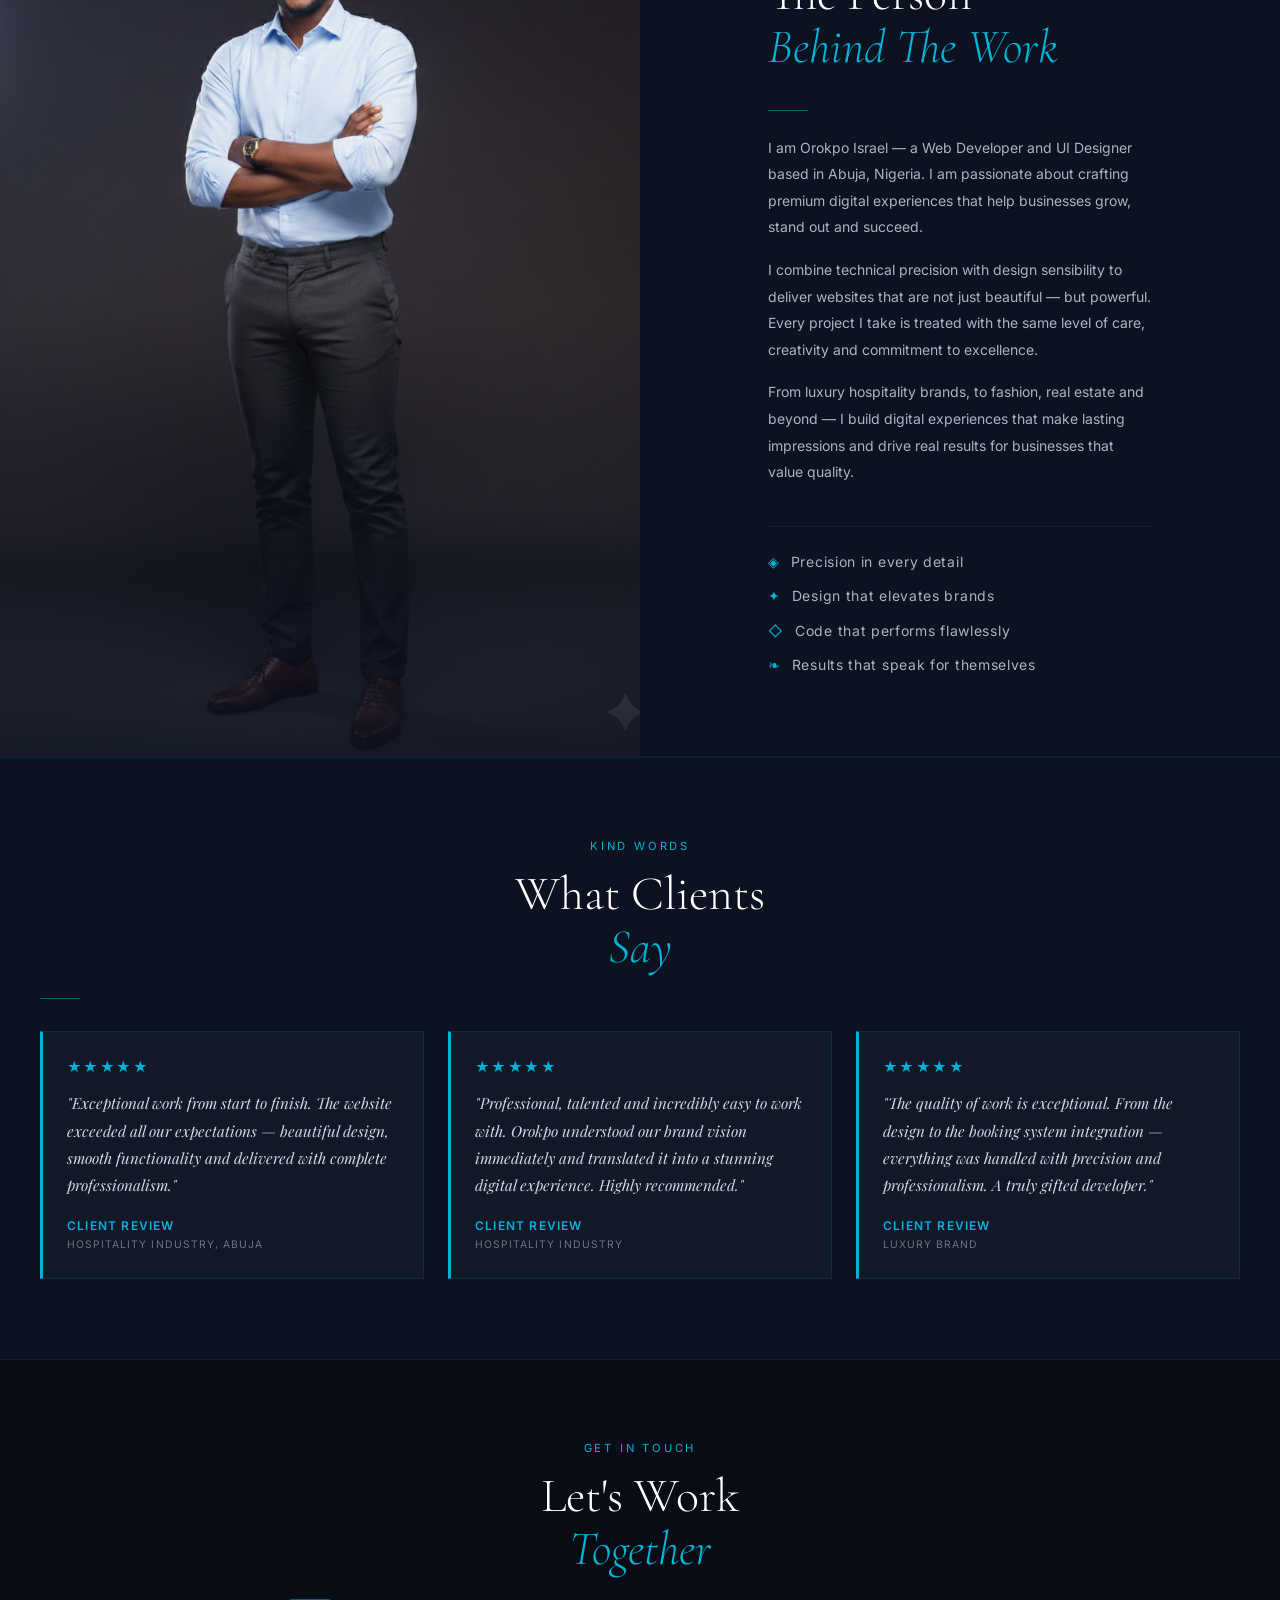
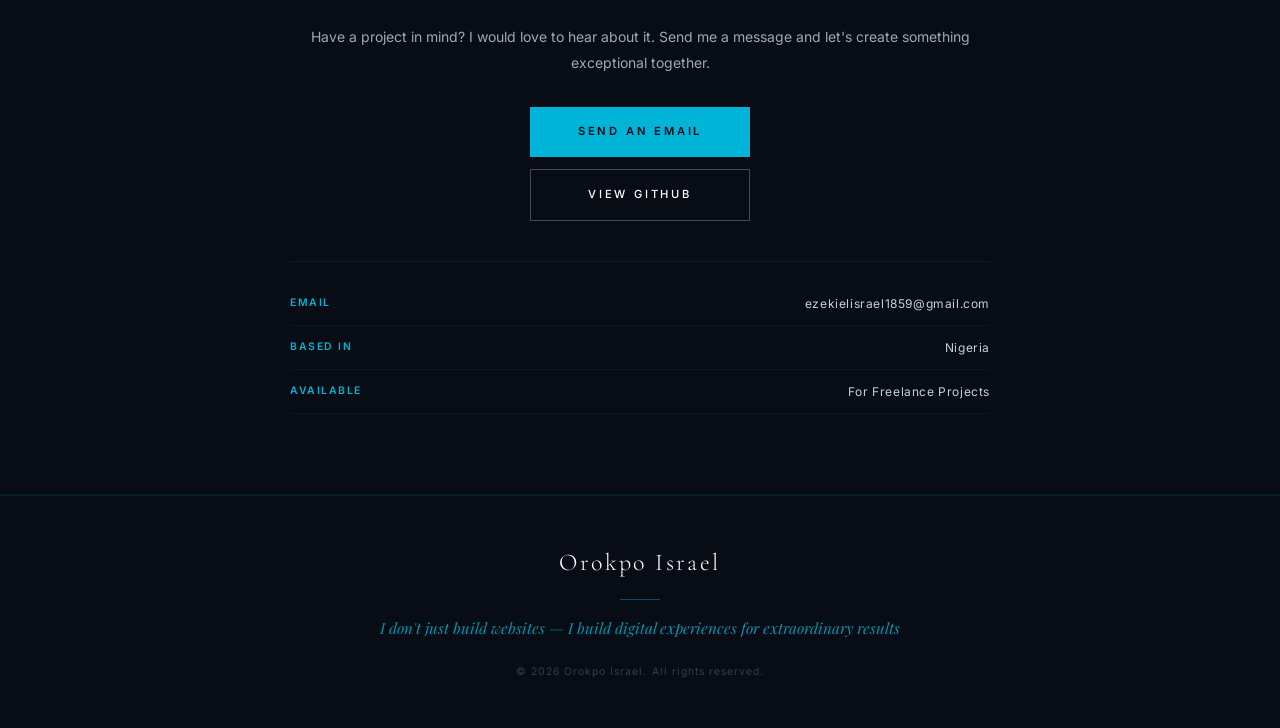
==== commit 80f33b68: "Add hire me button and mobile menu" ====
--- a/index.html
+++ b/index.html
@@ -19,17 +19,39 @@
 
 <body>
 
-  <!-- NAVIGATION -->
-  <header class="nav" id="nav">
-    <div class="nav__inner">
-      <a href="#hero" class="nav__logo">OI</a>
-      <nav class="nav__links">
-        <a href="#work">Work</a>
-        <a href="#about">About</a>
-        <a href="#contact">Contact</a>
-      </nav>
-    </div>
-  </header>
+<!-- NAVIGATION -->
+<header class="nav" id="nav">
+  <div class="nav__inner">
+    <a href="#hero" class="nav__logo">OI</a>
+    <nav class="nav__links">
+      <a href="#work">Work</a>
+      <a href="#about">About</a>
+      <a href="#contact">Contact</a>
+    </nav>
+    <div class="nav__actions">
+      <a href="https://wa.me/2348099224450" class="btn-hire">Hire Me</a>
+      <button class="nav__burger" id="menuBtn" aria-label="Menu">
+        <span></span>
+        <span></span>
+        <span></span>
+      </button>
+    </div>
+  </div>
+</header>
+
+<!-- MOBILE MENU -->
+<div class="mobile-menu" id="mobileMenu">
+  <button class="mobile-menu__close" id="closeBtn">✕</button>
+  <nav class="mobile-menu__links">
+    <a href="#work" class="mobile-menu__link">Work</a>
+    <a href="#about" class="mobile-menu__link">About</a>
+    <a href="#services" class="mobile-menu__link">Services</a>
+    <a href="#contact" class="mobile-menu__link">Contact</a>
+  </nav>
+  <a href="https://wa.me/2348099224450" class="mobile-menu__hire">Hire Me on WhatsApp</a>
+  <a href="mailto:ezekielisrael1859@gmail.com" class="mobile-menu__email">Send An Email</a>
+</div>
+<div class="mobile-menu__backdrop" id="menuBackdrop"></div>
 
   <!-- HERO -->
   <section class="hero" id="hero">
--- a/assets/css/main.css
+++ b/assets/css/main.css
@@ -1050,4 +1050,154 @@
   color: var(--color-silver);
   letter-spacing: 0.05em;
   opacity: 0.85;
+}
+/* --- UPDATED NAV --- */
+.nav__actions {
+  display: flex;
+  align-items: center;
+  gap: 0.75rem;
+}
+
+.btn-hire {
+  display: inline-block;
+  background: var(--color-teal);
+  color: var(--color-page);
+  font-family: var(--font-body);
+  font-size: 0.65rem;
+  font-weight: 600;
+  letter-spacing: 0.15em;
+  text-transform: uppercase;
+  padding: 0.5rem 1rem;
+  white-space: nowrap;
+  transition: all 280ms ease;
+}
+
+.btn-hire:active {
+  background: var(--color-teal-dim);
+  transform: scale(0.98);
+}
+
+.nav__burger {
+  display: flex;
+  flex-direction: column;
+  gap: 5px;
+  padding: 0.4rem;
+  background: none;
+  border: none;
+  cursor: pointer;
+}
+
+.nav__burger span {
+  display: block;
+  width: 20px;
+  height: 1.5px;
+  background: #FFFFFF;
+  transition: all 280ms ease;
+}
+
+/* --- MOBILE MENU --- */
+.mobile-menu {
+  position: fixed;
+  top: 0;
+  right: -100%;
+  width: 80%;
+  max-width: 320px;
+  height: 100vh;
+  background: #060A12;
+  border-left: 1px solid rgba(0, 180, 216, 0.15);
+  z-index: 300;
+  padding: 2rem 1.5rem;
+  transition: right 400ms cubic-bezier(0.25, 0.46, 0.45, 0.94);
+  display: flex;
+  flex-direction: column;
+  gap: 2rem;
+}
+
+.mobile-menu.is-open {
+  right: 0;
+}
+
+.mobile-menu__close {
+  align-self: flex-end;
+  background: none;
+  border: none;
+  color: var(--color-teal);
+  font-size: 1.25rem;
+  cursor: pointer;
+  padding: 0.5rem;
+}
+
+.mobile-menu__links {
+  display: flex;
+  flex-direction: column;
+  border-top: 1px solid rgba(0, 180, 216, 0.10);
+}
+
+.mobile-menu__link {
+  font-family: var(--font-heading);
+  font-size: 1.5rem;
+  color: #FFFFFF;
+  font-weight: 300;
+  letter-spacing: 0.08em;
+  padding: 1.25rem 0;
+  border-bottom: 1px solid rgba(0, 180, 216, 0.10);
+  transition: color 280ms ease;
+}
+
+.mobile-menu__link:active {
+  color: var(--color-teal);
+}
+
+.mobile-menu__hire {
+  display: block;
+  background: var(--color-teal);
+  color: var(--color-page);
+  font-family: var(--font-body);
+  font-size: 0.7rem;
+  font-weight: 600;
+  letter-spacing: 0.15em;
+  text-transform: uppercase;
+  padding: 1rem;
+  text-align: center;
+  margin-top: auto;
+}
+
+.mobile-menu__email {
+  display: block;
+  background: transparent;
+  color: var(--color-teal);
+  font-family: var(--font-body);
+  font-size: 0.7rem;
+  font-weight: 600;
+  letter-spacing: 0.15em;
+  text-transform: uppercase;
+  padding: 1rem;
+  text-align: center;
+  border: 1px solid rgba(0, 180, 216, 0.25);
+}
+
+.mobile-menu__backdrop {
+  position: fixed;
+  inset: 0;
+  background: rgba(0,0,0,0.60);
+  z-index: 299;
+  opacity: 0;
+  pointer-events: none;
+  transition: opacity 400ms ease;
+}
+
+.mobile-menu__backdrop.is-open {
+  opacity: 1;
+  pointer-events: all;
+}
+
+/* DESKTOP NAV */
+@media (min-width: 1024px) {
+  .nav__burger {
+    display: none;
+  }
+
+  .nav__links {
+    display: flex;
+  }
 }
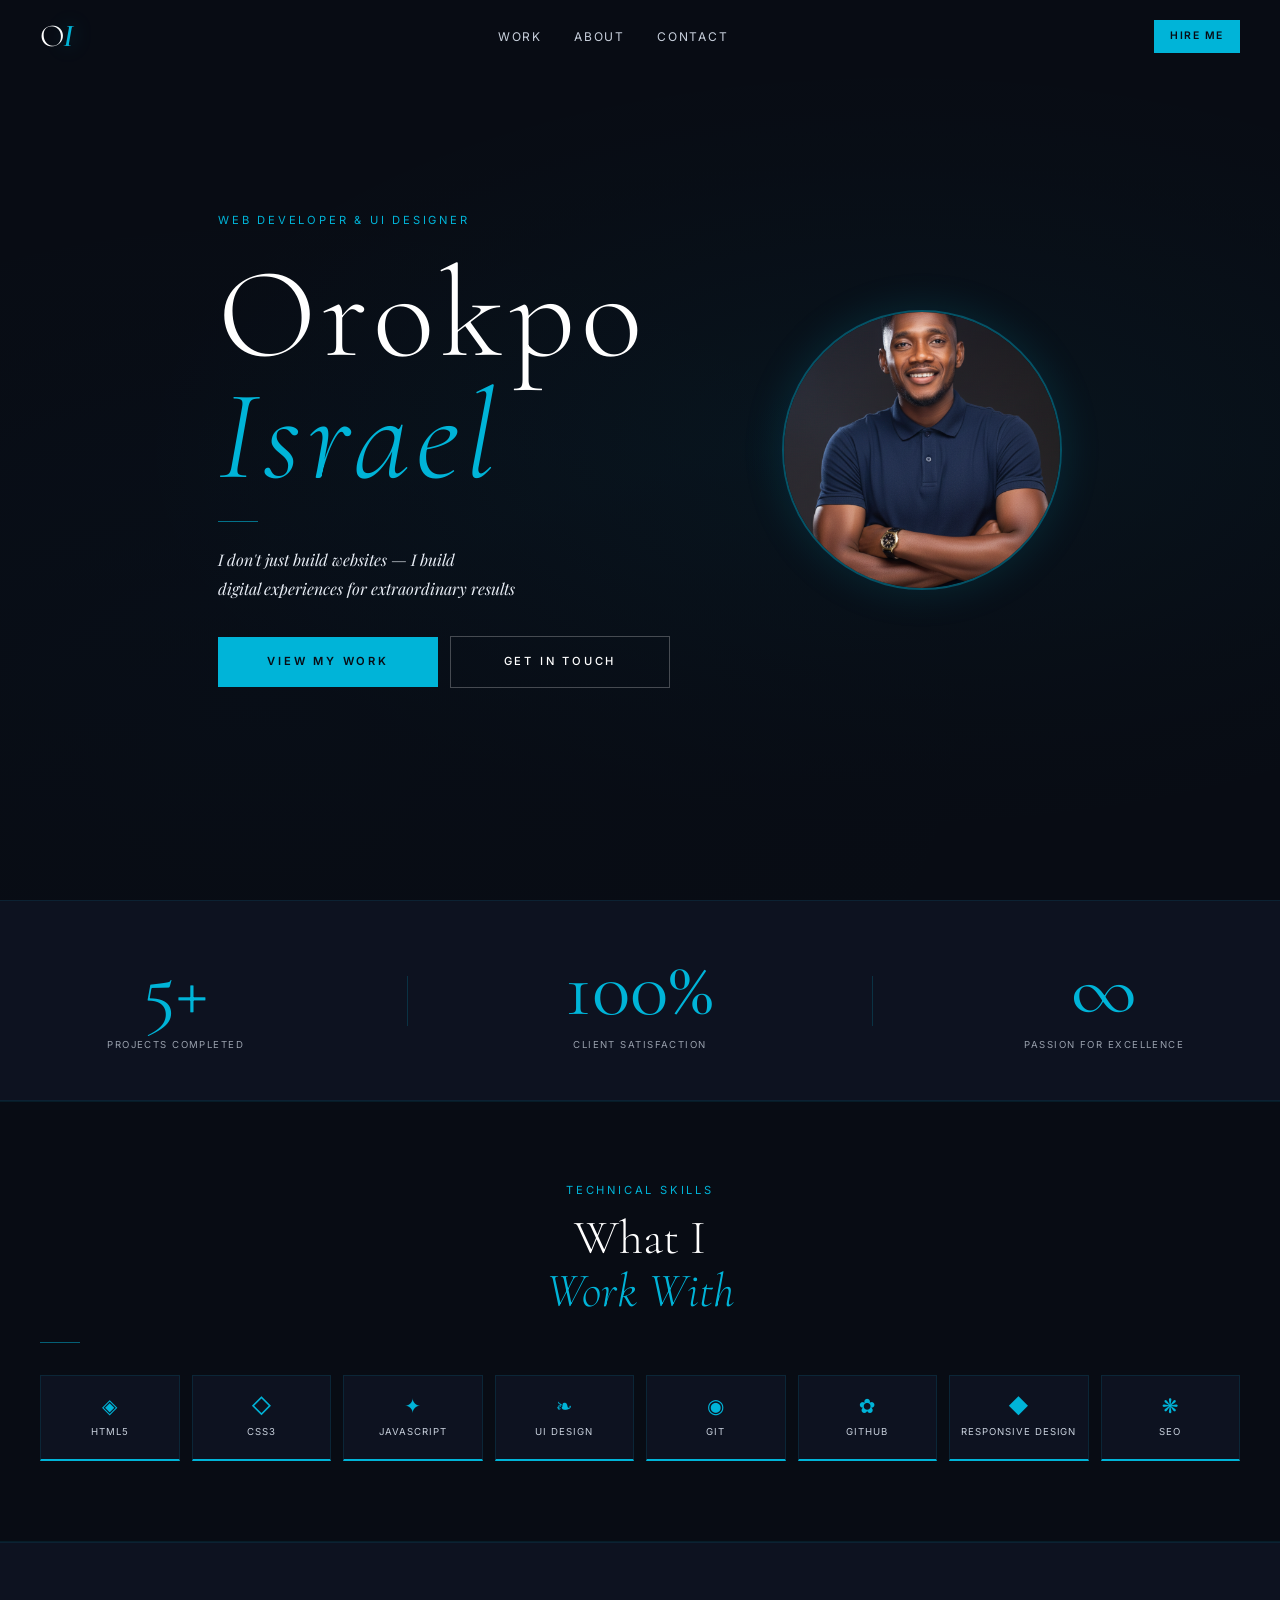
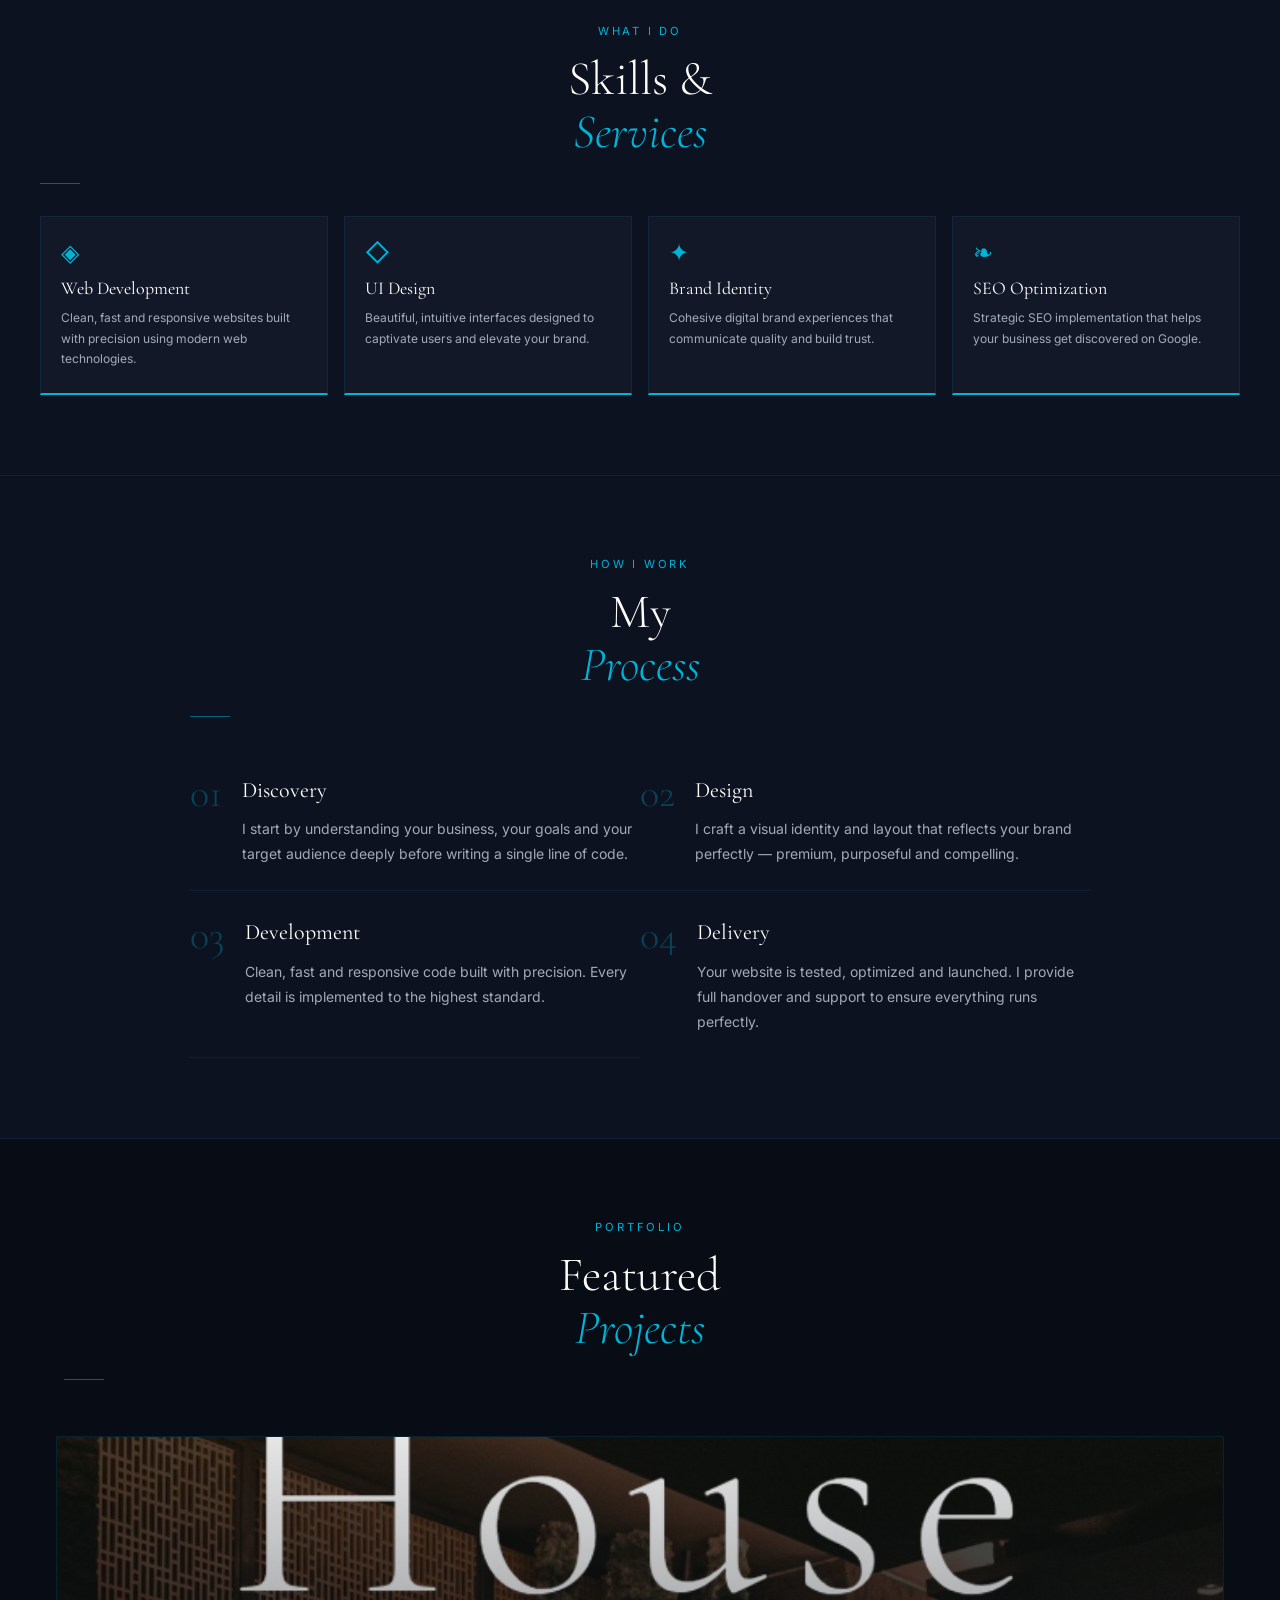
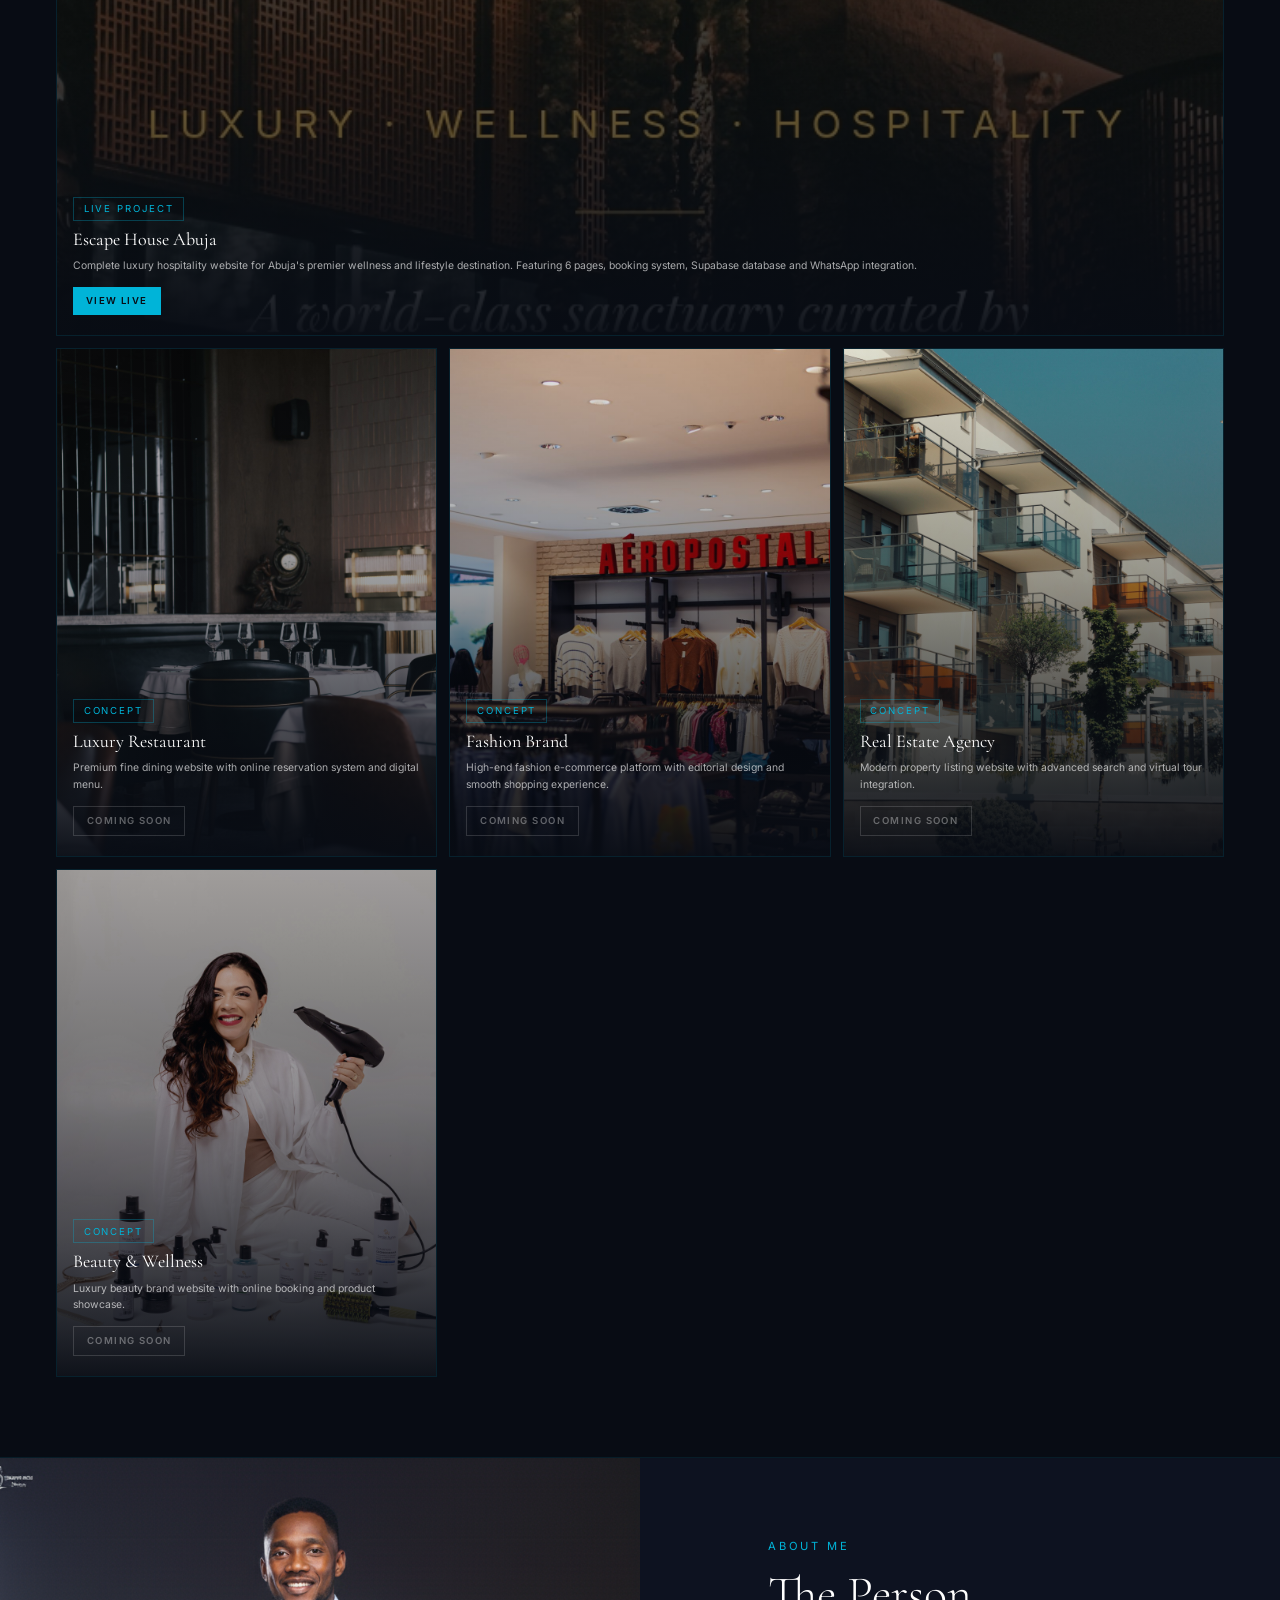
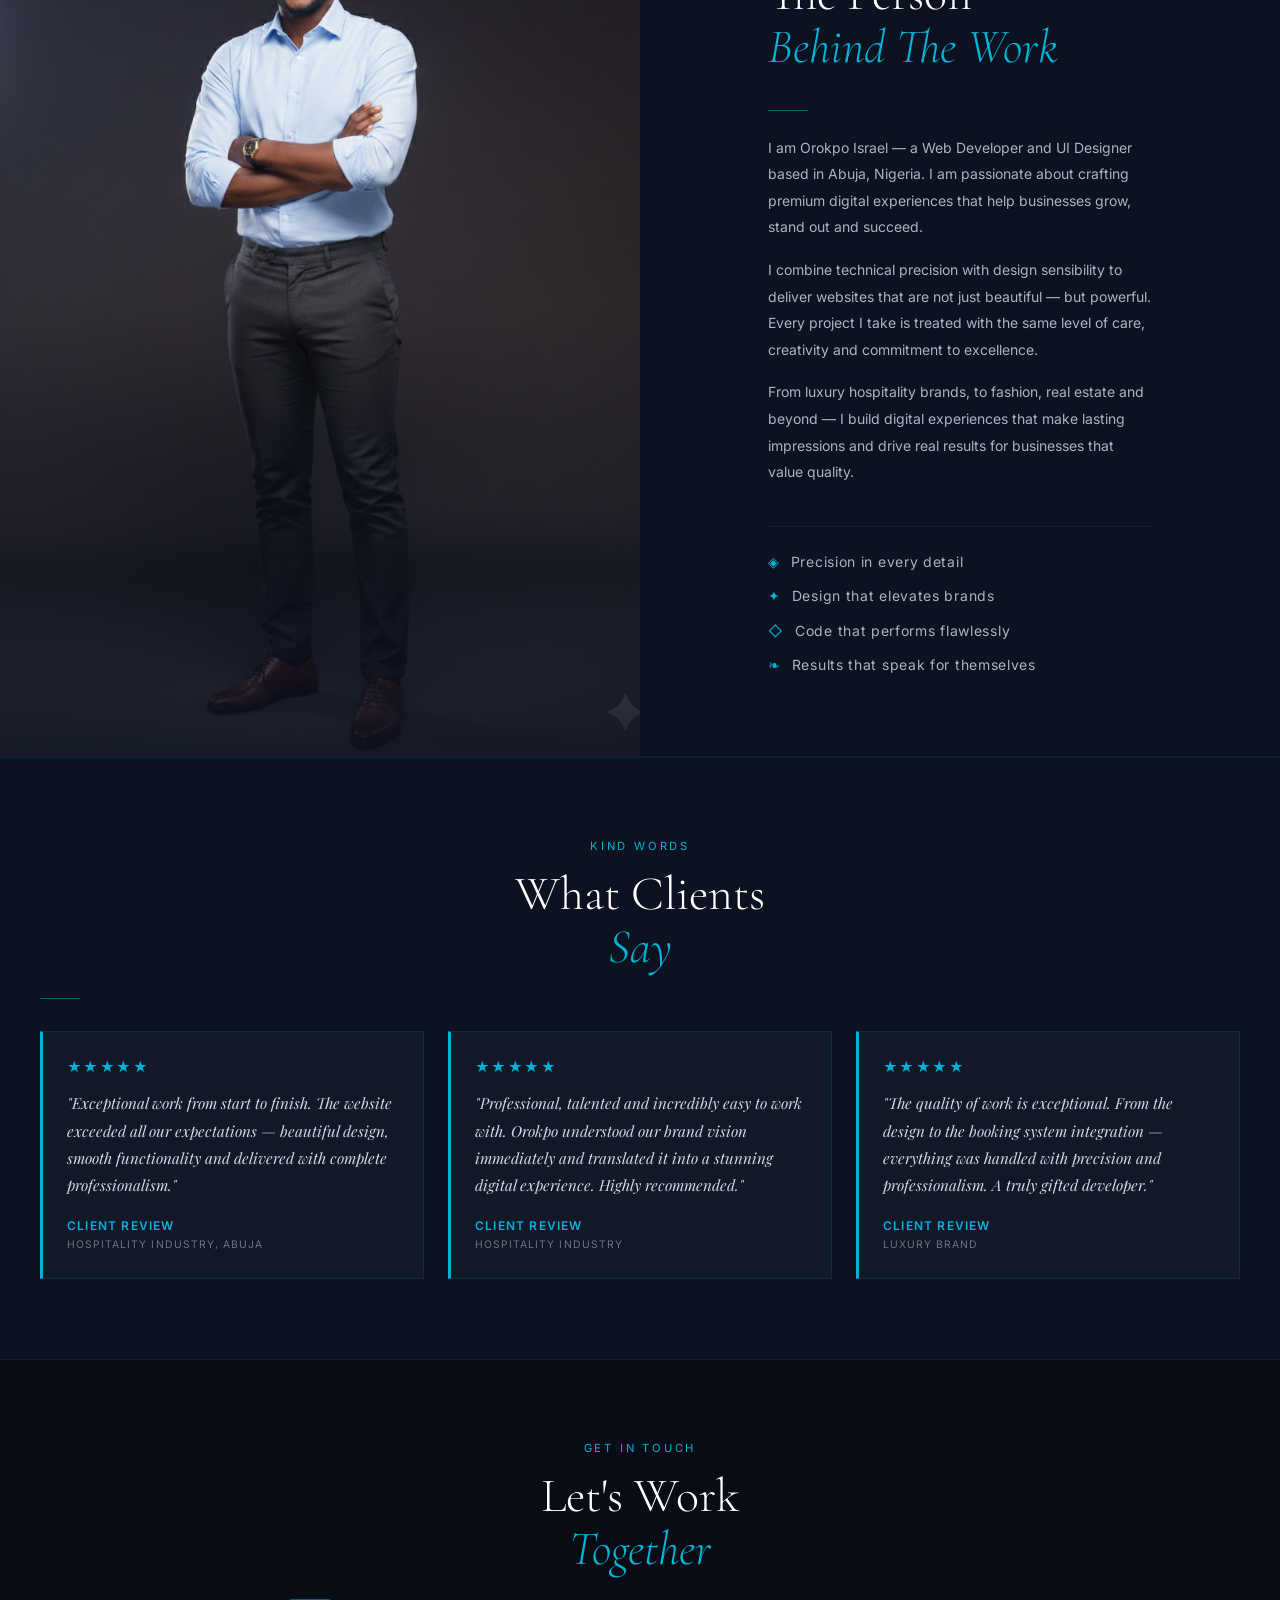
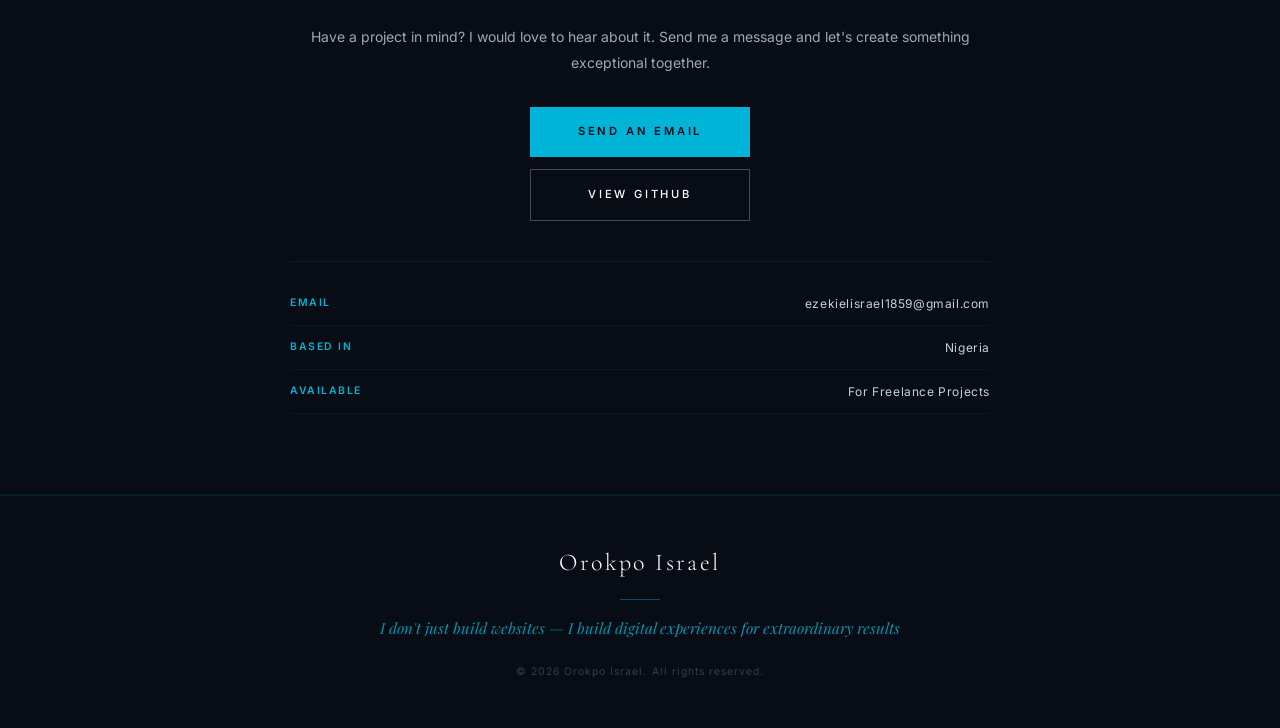
==== commit d1438b28: "Fix logo desktop nav and email button" ====
--- a/index.html
+++ b/index.html
@@ -22,14 +22,14 @@
 <!-- NAVIGATION -->
 <header class="nav" id="nav">
   <div class="nav__inner">
-    <a href="#hero" class="nav__logo">OI</a>
+    <a href="#hero" class="nav__logo">   <span class="nav__logo-o">O</span><span class="nav__logo-i">I</span> </a>
     <nav class="nav__links">
       <a href="#work">Work</a>
       <a href="#about">About</a>
       <a href="#contact">Contact</a>
     </nav>
     <div class="nav__actions">
-      <a href="https://wa.me/2348099224450" class="btn-hire">Hire Me</a>
+      <a href="https://wa.me/2349033601859" class="btn-hire">Hire Me</a>
       <button class="nav__burger" id="menuBtn" aria-label="Menu">
         <span></span>
         <span></span>
@@ -48,7 +48,7 @@
     <a href="#services" class="mobile-menu__link">Services</a>
     <a href="#contact" class="mobile-menu__link">Contact</a>
   </nav>
-  <a href="https://wa.me/2348099224450" class="mobile-menu__hire">Hire Me on WhatsApp</a>
+  <a href="https://wa.me/2349033601859" class="mobile-menu__hire">Hire Me on WhatsApp</a>
   <a href="mailto:ezekielisrael1859@gmail.com" class="mobile-menu__email">Send An Email</a>
 </div>
 <div class="mobile-menu__backdrop" id="menuBackdrop"></div>
--- a/assets/css/main.css
+++ b/assets/css/main.css
@@ -31,10 +31,26 @@
 
 .nav__logo {
   font-family: var(--font-heading);
-  font-size: 1.5rem;
-  color: var(--color-teal);
+  font-size: 2rem;
+  font-weight: 300;
+  letter-spacing: -0.02em;
+  line-height: 1;
+  display: inline-flex;
+  align-items: center;
+  text-decoration: none;
+}
+
+.nav__logo-o {
+  color: #FFFFFF;
+  font-weight: 300;
+}
+
+.nav__logo-i {
+  color: var(--color-teal);
+  font-style: italic;
   font-weight: 600;
-  letter-spacing: 0.10em;
+  text-shadow: 0 0 20px rgba(0, 180, 216, 0.40);
+  margin-left: -0.05em;
 }
 
 .nav__links {
@@ -1174,6 +1190,8 @@
   padding: 1rem;
   text-align: center;
   border: 1px solid rgba(0, 180, 216, 0.25);
+  text-decoration: none;
+  width: 100%;
 }
 
 .mobile-menu__backdrop {
@@ -1191,13 +1209,53 @@
   pointer-events: all;
 }
 
+.nav__links {
+  display: none;
+}
+
+.nav__burger {
+  display: flex;
+  flex-direction: column;
+  gap: 5px;
+  padding: 0.4rem;
+  background: none;
+  border: none;
+  cursor: pointer;
+}
+
+.nav__burger span {
+  display: block;
+  width: 20px;
+  height: 1.5px;
+  background: #FFFFFF;
+  transition: all 280ms ease;
+}
+
 /* DESKTOP NAV */
 @media (min-width: 1024px) {
+  .nav__inner {
+    max-width: 1200px;
+  }
+
   .nav__burger {
     display: none;
   }
 
   .nav__links {
     display: flex;
+    gap: 2rem;
+  }
+
+  .nav__links a {
+    font-family: var(--font-body);
+    font-size: 0.75rem;
+    color: var(--color-silver);
+    letter-spacing: 0.15em;
+    text-transform: uppercase;
+    transition: color 280ms ease;
+  }
+
+  .nav__links a:hover {
+    color: var(--color-teal);
   }
 }
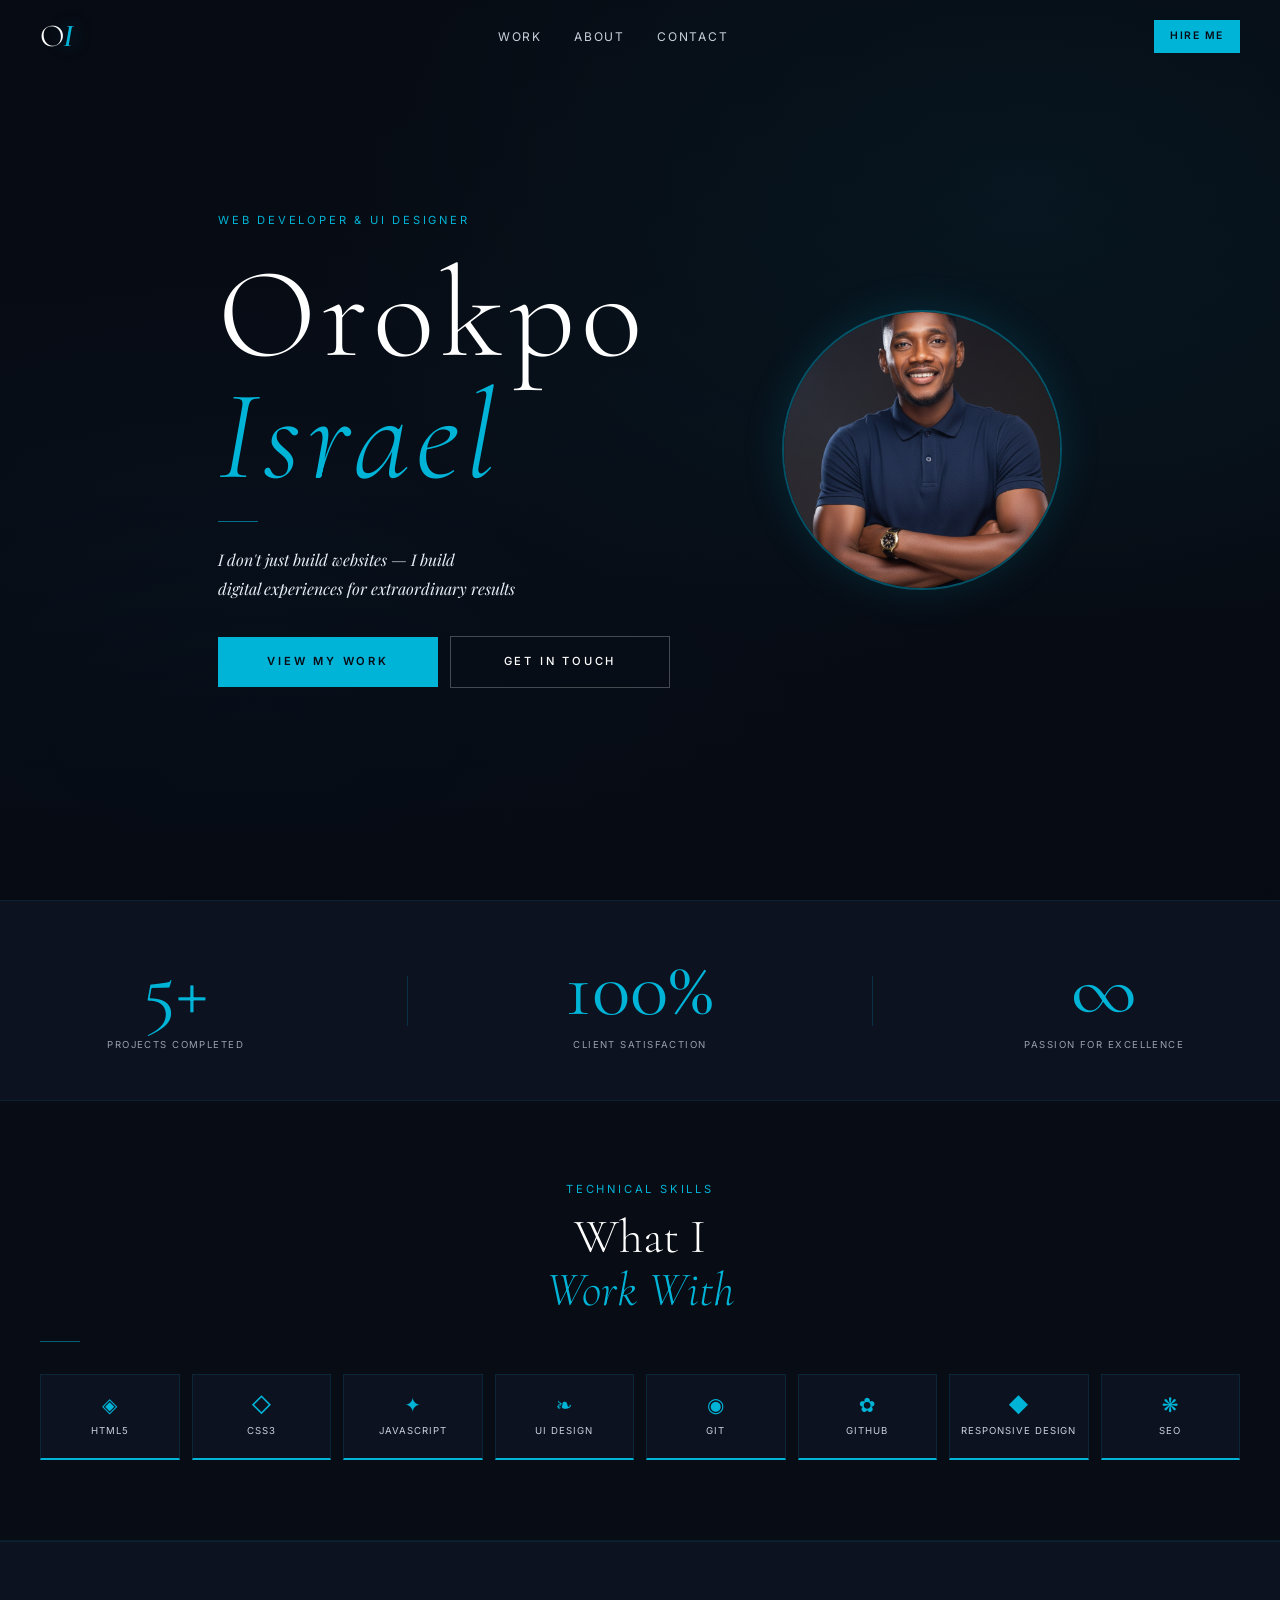
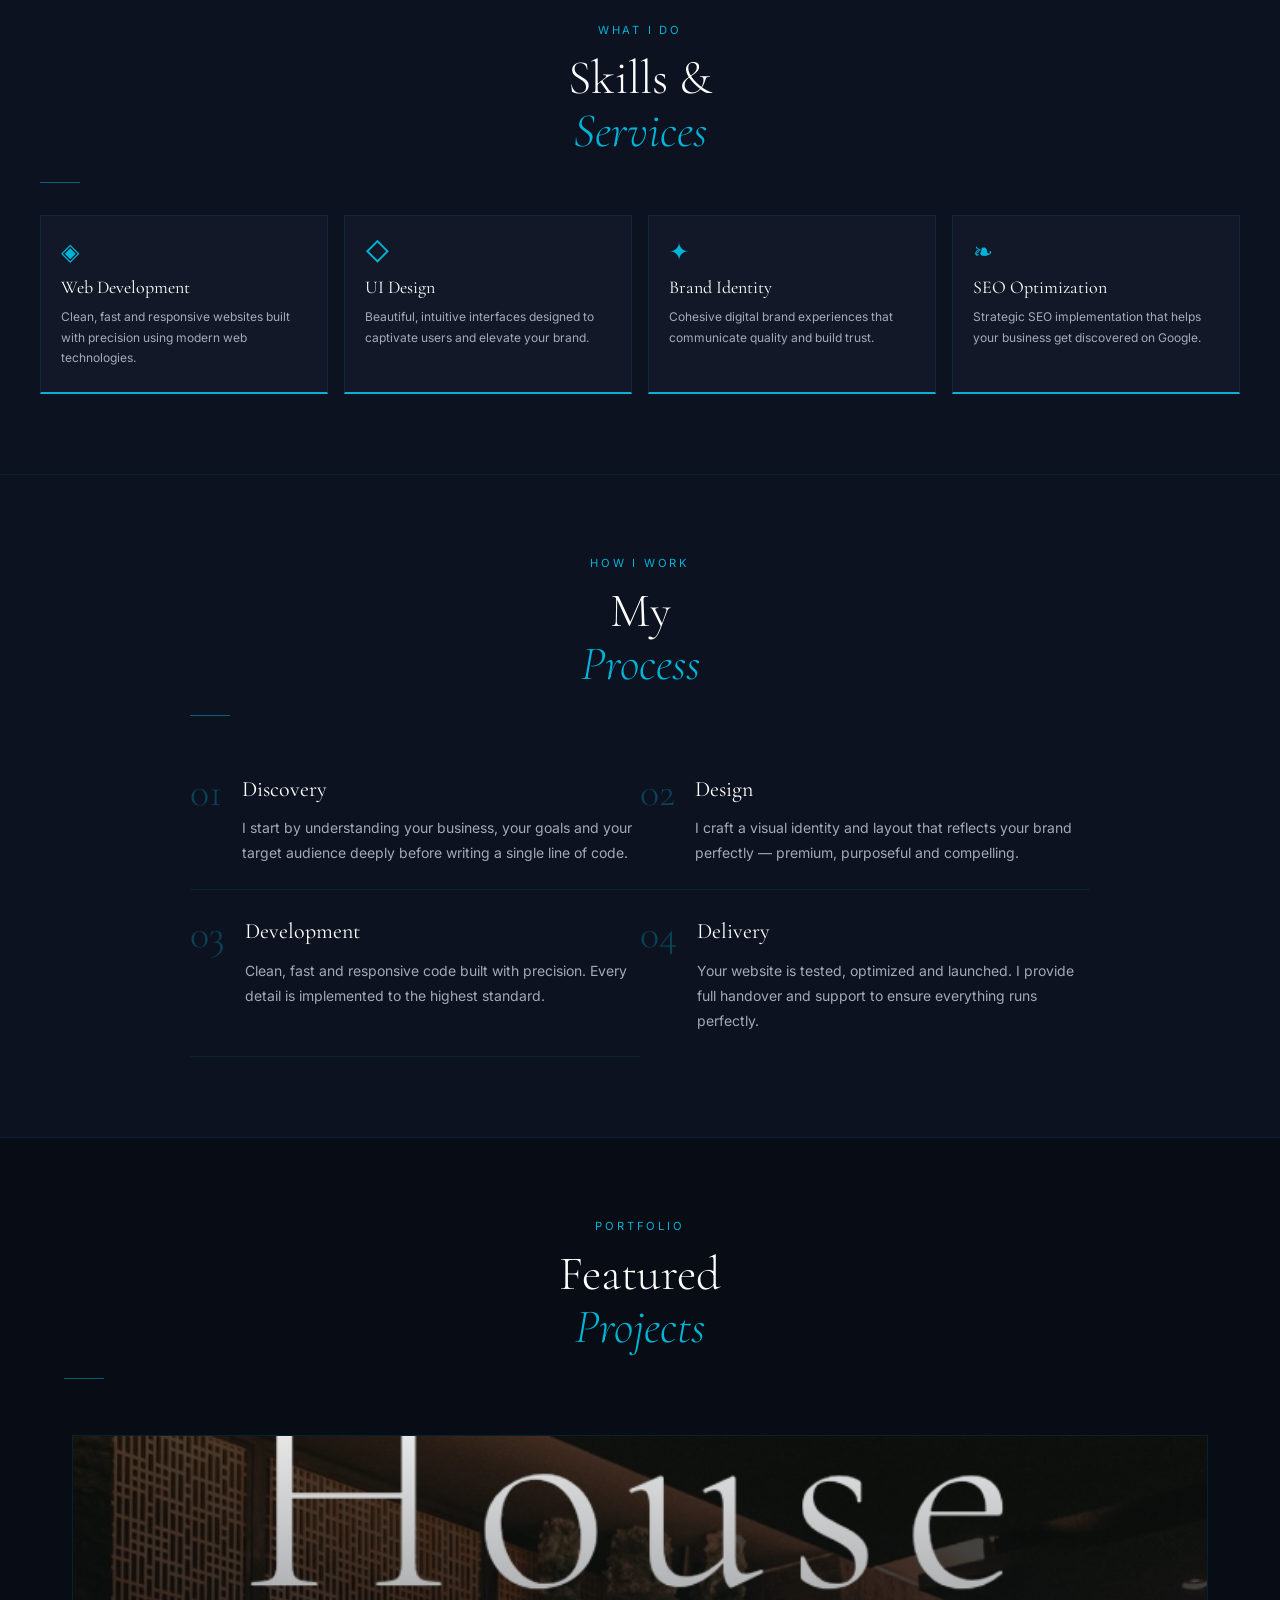
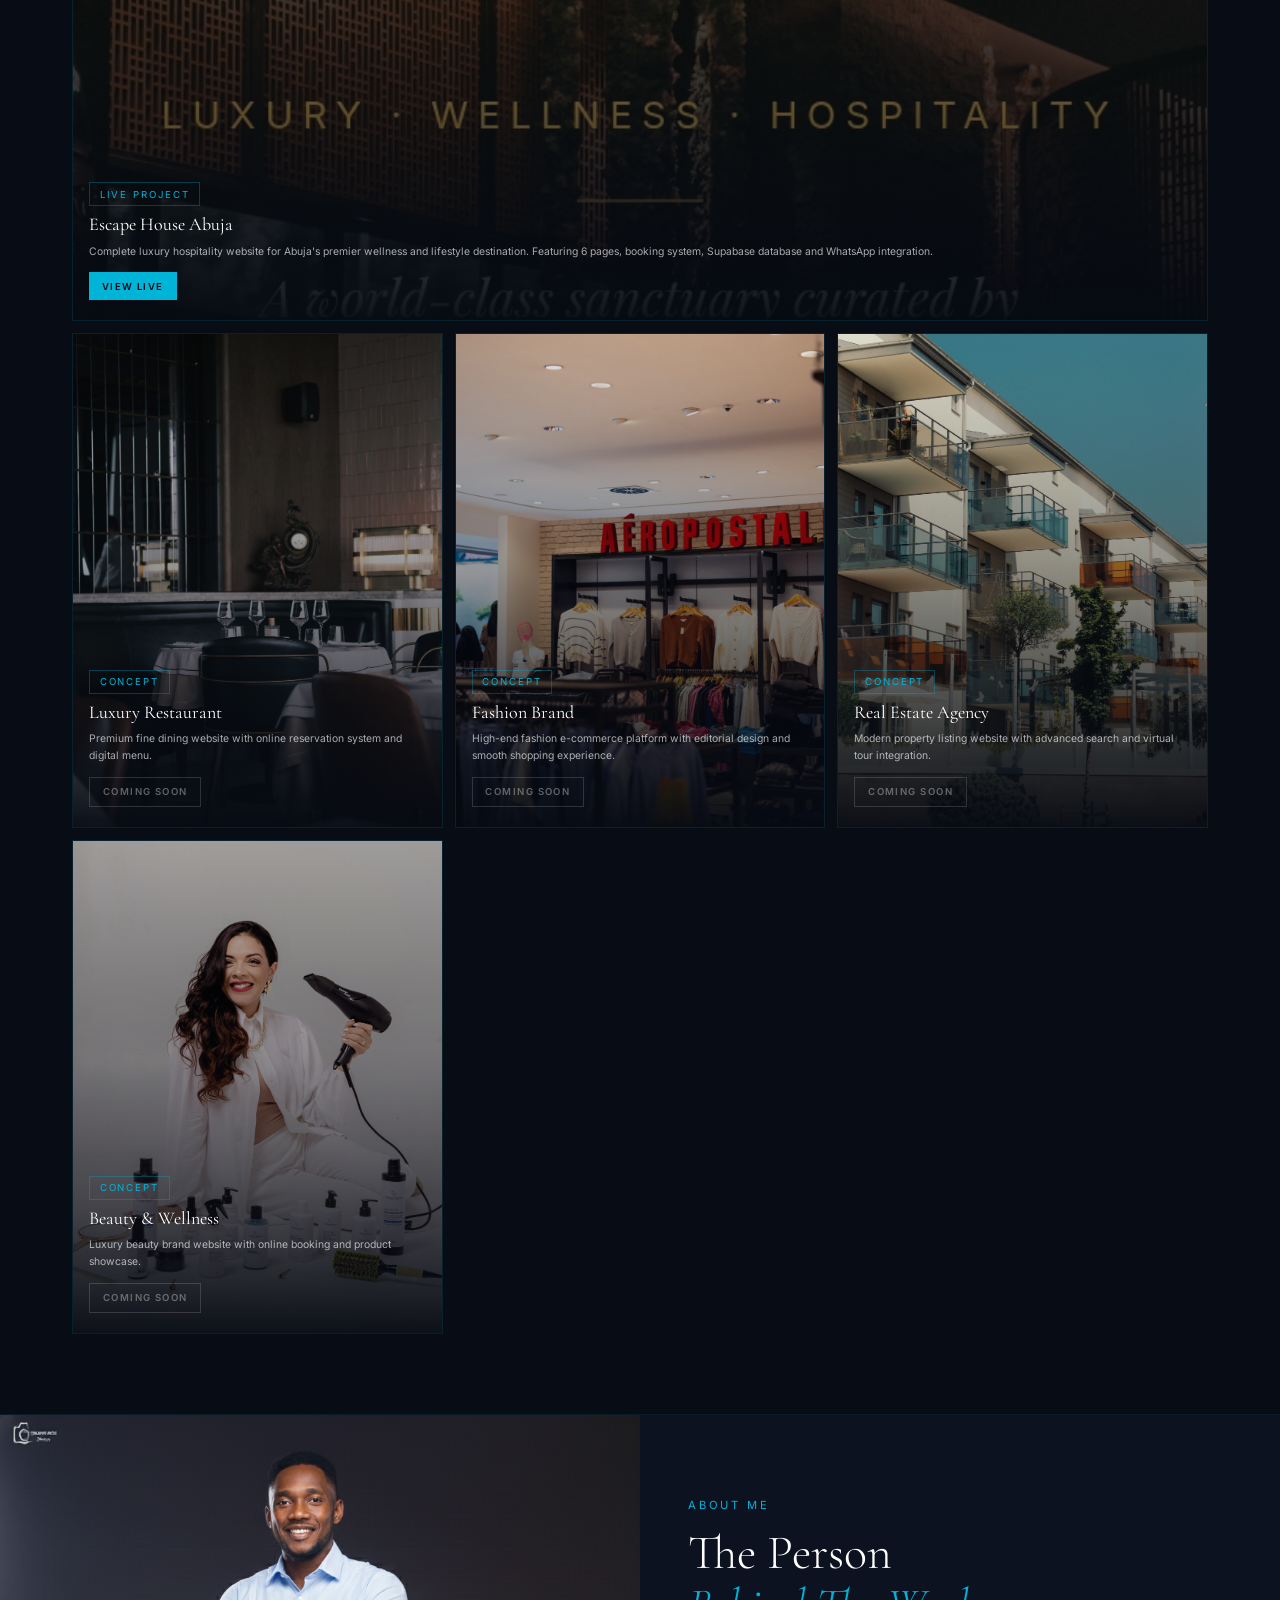
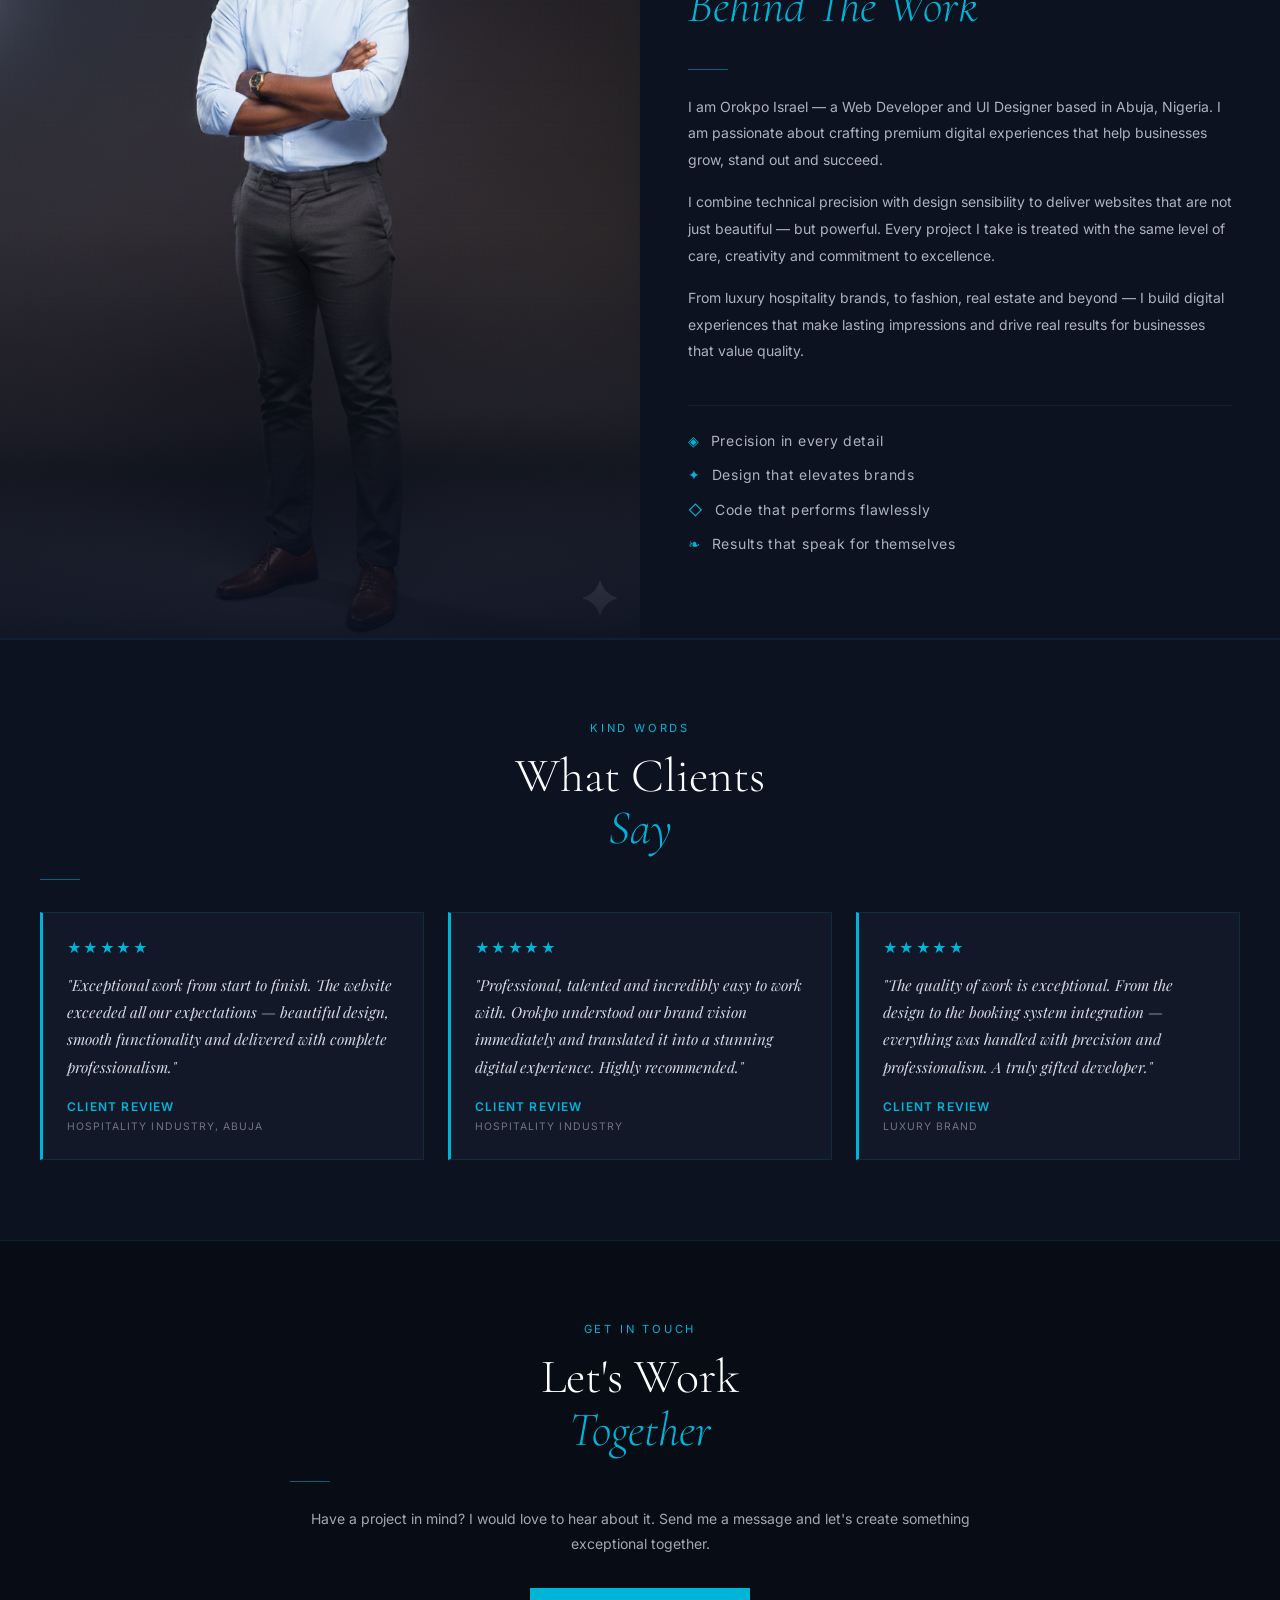
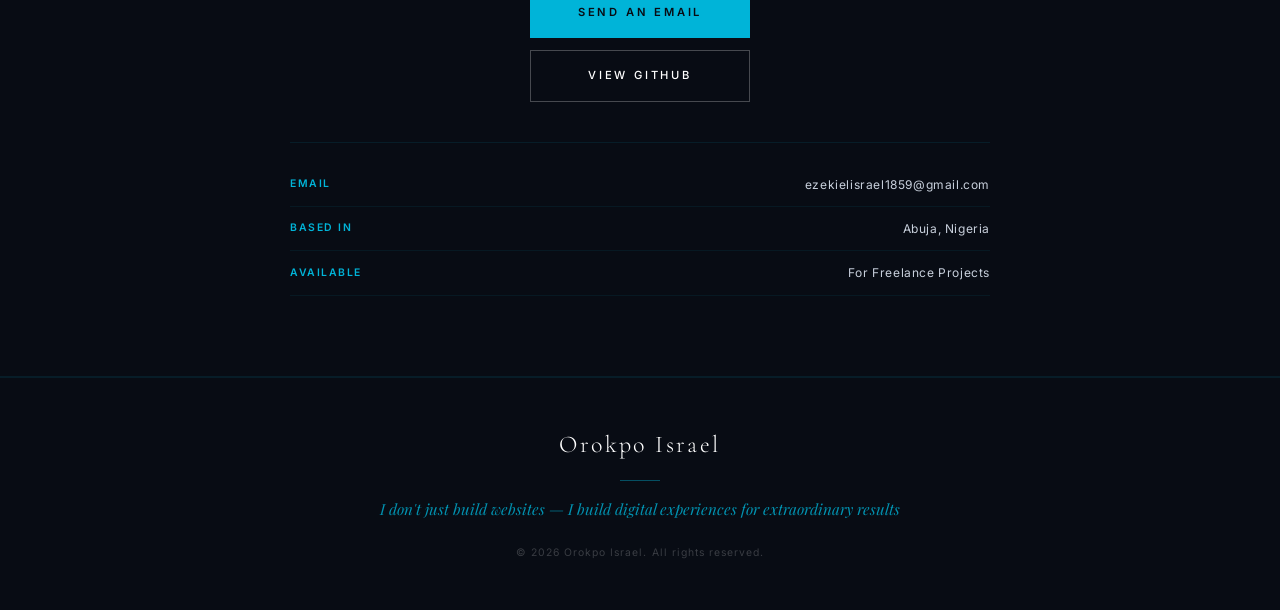
==== commit 622d1193: "Update location to Abuja Nigeria" ====
--- a/index.html
+++ b/index.html
@@ -388,7 +388,7 @@
         </p>
         <p class="contact__detail">
           <span class="contact__detail-label">Based In</span>
-          <span class="contact__detail-value">Nigeria</span>
+          <span class="contact__detail-value">Abuja, Nigeria</span>
         </p>
         <p class="contact__detail">
           <span class="contact__detail-label">Available</span>
--- a/assets/css/main.css
+++ b/assets/css/main.css
@@ -54,21 +54,152 @@
 }
 
 .nav__links {
-  display: flex;
-  gap: 1.5rem;
-}
-
-.nav__links a {
-  font-family: var(--font-body);
-  font-size: 0.75rem;
-  color: var(--color-silver);
+  display: none;
+}
+
+.nav__actions {
+  display: flex;
+  align-items: center;
+  gap: 0.75rem;
+}
+
+.btn-hire {
+  display: inline-block;
+  background: var(--color-teal);
+  color: var(--color-page);
+  font-family: var(--font-body);
+  font-size: 0.65rem;
+  font-weight: 600;
   letter-spacing: 0.15em;
   text-transform: uppercase;
+  padding: 0.5rem 1rem;
+  white-space: nowrap;
+  transition: all 280ms ease;
+}
+
+.btn-hire:active {
+  background: var(--color-teal-dim);
+  transform: scale(0.98);
+}
+
+.nav__burger {
+  display: flex;
+  flex-direction: column;
+  gap: 5px;
+  padding: 0.4rem;
+  background: none;
+  border: none;
+  cursor: pointer;
+  flex-shrink: 0;
+}
+
+.nav__burger span {
+  display: block;
+  width: 20px;
+  height: 1.5px;
+  background: #FFFFFF;
+  transition: all 280ms ease;
+}
+
+/* --- MOBILE MENU --- */
+.mobile-menu {
+  position: fixed;
+  top: 0;
+  right: -100%;
+  width: 85%;
+  max-width: 320px;
+  height: 100vh;
+  background: #060A12;
+  border-left: 1px solid rgba(0, 180, 216, 0.15);
+  z-index: 300;
+  padding: 1.5rem 1.25rem;
+  transition: right 400ms cubic-bezier(0.25, 0.46, 0.45, 0.94);
+  display: flex;
+  flex-direction: column;
+  gap: 1rem;
+  overflow-y: auto;
+}
+
+.mobile-menu.is-open {
+  right: 0;
+}
+
+.mobile-menu__close {
+  align-self: flex-end;
+  background: none;
+  border: none;
+  color: var(--color-teal);
+  font-size: 1.25rem;
+  cursor: pointer;
+  padding: 0.5rem;
+}
+
+.mobile-menu__links {
+  display: flex;
+  flex-direction: column;
+  border-top: 1px solid rgba(0, 180, 216, 0.10);
+}
+
+.mobile-menu__link {
+  font-family: var(--font-heading);
+  font-size: 1.25rem;
+  color: #FFFFFF;
+  font-weight: 300;
+  letter-spacing: 0.08em;
+  padding: 1rem 0;
+  border-bottom: 1px solid rgba(0, 180, 216, 0.10);
   transition: color 280ms ease;
-}
-
-.nav__links a:active {
-  color: var(--color-teal);
+  text-decoration: none;
+  display: block;
+}
+
+.mobile-menu__link:active {
+  color: var(--color-teal);
+}
+
+.mobile-menu__hire {
+  display: block;
+  background: var(--color-teal);
+  color: var(--color-page);
+  font-family: var(--font-body);
+  font-size: 0.7rem;
+  font-weight: 600;
+  letter-spacing: 0.15em;
+  text-transform: uppercase;
+  padding: 0.875rem;
+  text-align: center;
+  text-decoration: none;
+}
+
+.mobile-menu__email {
+  display: block;
+  background: transparent;
+  color: var(--color-teal);
+  font-family: var(--font-body);
+  font-size: 0.7rem;
+  font-weight: 600;
+  letter-spacing: 0.15em;
+  text-transform: uppercase;
+  padding: 0.875rem;
+  text-align: center;
+  border: 1px solid rgba(0, 180, 216, 0.25);
+  text-decoration: none;
+  margin-top: 0;
+}
+
+.mobile-menu__backdrop {
+  position: fixed;
+  inset: 0;
+  background: rgba(0,0,0,0.60);
+  z-index: 299;
+  opacity: 0;
+  pointer-events: none;
+  transition: opacity 400ms ease;
+}
+
+.mobile-menu__backdrop.is-open {
+  opacity: 1;
+  pointer-events: all;
 }
 
 /* --- HERO --- */
@@ -86,16 +217,17 @@
 .hero__bg {
   position: absolute;
   inset: 0;
-  background: radial-gradient(
-    ellipse at 70% 50%,
-    rgba(0, 180, 216, 0.08) 0%,
-    transparent 60%
-  ),
-  radial-gradient(
-    ellipse at 20% 80%,
-    rgba(0, 100, 160, 0.06) 0%,
-    transparent 50%
-  );
+  background:
+    radial-gradient(
+      ellipse at 80% 20%,
+      rgba(0, 180, 216, 0.12) 0%,
+      transparent 50%
+    ),
+    radial-gradient(
+      ellipse at 20% 80%,
+      rgba(0, 100, 180, 0.10) 0%,
+      transparent 50%
+    );
   z-index: 0;
 }
 
@@ -104,9 +236,9 @@
   inset: 0;
   background: linear-gradient(
     180deg,
-    rgba(8, 12, 20, 0.60) 0%,
-    rgba(8, 12, 20, 0.30) 50%,
-    rgba(8, 12, 20, 0.90) 100%
+    rgba(6, 10, 18, 0.60) 0%,
+    rgba(6, 10, 18, 0.30) 50%,
+    rgba(6, 10, 18, 0.90) 100%
   );
   z-index: 1;
 }
@@ -217,8 +349,6 @@
   min-width: 220px;
   text-align: center;
   transition: all 280ms ease;
-  animation: glowPulse 3s ease-in-out infinite;
-  animation-delay: 2s;
 }
 
 .btn-primary:active {
@@ -280,6 +410,99 @@
   opacity: 0.5;
 }
 
+/* --- PORTO STATS --- */
+.porto-stats {
+  background: var(--color-surface);
+  padding: 3rem 1.5rem;
+  border-top: 1px solid rgba(0, 180, 216, 0.10);
+  border-bottom: 1px solid rgba(0, 180, 216, 0.10);
+}
+
+.porto-stats__inner {
+  display: flex;
+  align-items: center;
+  justify-content: center;
+  gap: 1.5rem;
+  max-width: 480px;
+  margin: 0 auto;
+}
+
+.porto-stat {
+  text-align: center;
+  flex: 1;
+}
+
+.porto-stat__num {
+  display: block;
+  font-family: var(--font-heading);
+  font-size: 3rem;
+  color: var(--color-teal);
+  line-height: 1;
+  margin-bottom: 0.5rem;
+}
+
+.porto-stat__label {
+  display: block;
+  font-family: var(--font-body);
+  font-size: 0.6rem;
+  color: var(--color-silver);
+  letter-spacing: 0.15em;
+  text-transform: uppercase;
+  opacity: 0.75;
+}
+
+.porto-stats__line {
+  width: 1px;
+  height: 50px;
+  background: rgba(0, 180, 216, 0.20);
+  flex-shrink: 0;
+}
+
+/* --- SKILLS --- */
+.skills {
+  background: var(--color-page);
+  padding: 5rem 1.5rem;
+  border-bottom: 1px solid rgba(0, 180, 216, 0.10);
+  text-align: center;
+}
+
+.skills__inner {
+  max-width: 480px;
+  margin: 0 auto;
+}
+
+.skills__grid {
+  display: grid;
+  grid-template-columns: repeat(4, 1fr);
+  gap: 0.75rem;
+  margin-top: 2rem;
+}
+
+.skill-badge {
+  background: var(--color-surface);
+  border: 1px solid rgba(0, 180, 216, 0.12);
+  border-bottom: 2px solid var(--color-teal);
+  padding: 1.25rem 0.5rem;
+  text-align: center;
+}
+
+.skill-badge__icon {
+  display: block;
+  font-size: 1.25rem;
+  color: var(--color-teal);
+  margin-bottom: 0.5rem;
+  line-height: 1;
+}
+
+.skill-badge__name {
+  display: block;
+  font-family: var(--font-body);
+  font-size: 0.6rem;
+  color: var(--color-silver);
+  letter-spacing: 0.10em;
+  text-transform: uppercase;
+}
+
 /* --- SERVICES --- */
 .services {
   background: var(--color-surface);
@@ -334,6 +557,65 @@
   opacity: 0.80;
 }
 
+/* --- PROCESS --- */
+.process {
+  background: var(--color-surface);
+  padding: 5rem 1.5rem;
+  border-bottom: 1px solid rgba(0, 180, 216, 0.10);
+  text-align: center;
+}
+
+.process__inner {
+  max-width: 480px;
+  margin: 0 auto;
+}
+
+.process__grid {
+  display: flex;
+  flex-direction: column;
+  gap: 0;
+  margin-top: 2rem;
+  text-align: left;
+}
+
+.process__step {
+  padding: 1.5rem 0;
+  border-bottom: 1px solid rgba(0, 180, 216, 0.10);
+  display: flex;
+  gap: 1.25rem;
+  align-items: flex-start;
+}
+
+.process__step:last-child {
+  border-bottom: none;
+}
+
+.process__num {
+  font-family: var(--font-heading);
+  font-size: 2.5rem;
+  color: var(--color-teal);
+  opacity: 0.30;
+  line-height: 1;
+  flex-shrink: 0;
+  font-weight: 300;
+}
+
+.process__title {
+  font-family: var(--font-heading);
+  font-size: 1.375rem;
+  color: var(--color-white);
+  font-weight: 400;
+  margin-bottom: 0.5rem;
+}
+
+.process__desc {
+  font-family: var(--font-body);
+  font-size: 0.875rem;
+  color: var(--color-silver);
+  line-height: 1.8;
+  opacity: 0.80;
+}
+
 /* --- WORK --- */
 .work {
   background: var(--color-page);
@@ -396,9 +678,9 @@
   inset: 0;
   background: linear-gradient(
     to top,
-    rgba(8, 12, 20, 0.97) 0%,
-    rgba(8, 12, 20, 0.40) 55%,
-    rgba(8, 12, 20, 0.10) 100%
+    rgba(6, 10, 18, 0.97) 0%,
+    rgba(6, 10, 18, 0.40) 55%,
+    rgba(6, 10, 18, 0.10) 100%
   );
 }
 
@@ -456,6 +738,7 @@
   text-transform: uppercase;
   padding: 0.4rem 0.8rem;
   transition: all 280ms ease;
+  text-decoration: none;
 }
 
 .btn-project--coming {
@@ -493,7 +776,7 @@
   background: linear-gradient(
     to bottom,
     transparent 50%,
-    rgba(13, 18, 32, 0.90) 100%
+    rgba(10, 16, 32, 0.90) 100%
   );
 }
 
@@ -514,6 +797,35 @@
   text-align: left;
 }
 
+.about__values {
+  display: flex;
+  flex-direction: column;
+  gap: 0.75rem;
+  margin-top: 1.5rem;
+  padding-top: 1.5rem;
+  border-top: 1px solid rgba(0, 180, 216, 0.10);
+}
+
+.about__value {
+  display: flex;
+  align-items: center;
+  gap: 0.75rem;
+}
+
+.about__value-icon {
+  color: var(--color-teal);
+  font-size: 0.875rem;
+  flex-shrink: 0;
+}
+
+.about__value-text {
+  font-family: var(--font-body);
+  font-size: 0.875rem;
+  color: var(--color-silver);
+  letter-spacing: 0.05em;
+  opacity: 0.85;
+}
+
 .about__stats {
   display: flex;
   justify-content: center;
@@ -546,415 +858,6 @@
   opacity: 0.70;
 }
 
-/* --- CONTACT --- */
-.contact {
-  background: var(--color-page);
-  padding: 5rem 1.5rem;
-  text-align: center;
-  border-bottom: 1px solid rgba(0, 180, 216, 0.10);
-}
-
-.contact__inner {
-  max-width: 480px;
-  margin: 0 auto;
-}
-
-.contact__sub {
-  font-family: var(--font-body);
-  font-size: 0.875rem;
-  color: var(--color-silver);
-  line-height: 1.8;
-  margin-bottom: 2rem;
-  opacity: 0.80;
-}
-
-.contact__links {
-  display: flex;
-  flex-direction: column;
-  align-items: center;
-  gap: 0.75rem;
-  margin-bottom: 2.5rem;
-}
-
-.contact__details {
-  display: flex;
-  flex-direction: column;
-  gap: 0.75rem;
-  text-align: left;
-  border-top: 1px solid rgba(0, 180, 216, 0.10);
-  padding-top: 2rem;
-}
-
-.contact__detail {
-  display: flex;
-  justify-content: space-between;
-  align-items: center;
-  padding-bottom: 0.75rem;
-  border-bottom: 1px solid rgba(0, 180, 216, 0.08);
-}
-
-.contact__detail-label {
-  font-family: var(--font-body);
-  font-size: 0.65rem;
-  color: var(--color-teal);
-  letter-spacing: 0.15em;
-  text-transform: uppercase;
-  font-weight: 600;
-}
-
-.contact__detail-value {
-  font-family: var(--font-body);
-  font-size: 0.75rem;
-  color: var(--color-silver);
-  letter-spacing: 0.05em;
-}
-
-/* --- FOOTER --- */
-.footer {
-  background: var(--color-page);
-  padding: 3rem 1.5rem;
-  text-align: center;
-  border-top: 1px solid rgba(0, 180, 216, 0.10);
-}
-
-.footer__inner {
-  max-width: 480px;
-  margin: 0 auto;
-}
-
-.footer__logo {
-  font-family: var(--font-heading);
-  font-size: 1.5rem;
-  color: var(--color-white);
-  letter-spacing: 0.10em;
-  font-weight: 300;
-}
-
-.footer__divider {
-  width: 40px;
-  height: 1px;
-  background: var(--color-teal);
-  margin: 1rem auto;
-  opacity: 0.40;
-}
-
-.footer__tagline {
-  font-family: var(--font-script);
-  font-style: italic;
-  color: var(--color-teal);
-  font-size: 0.95rem;
-  margin-bottom: 1.5rem;
-  opacity: 0.80;
-}
-
-.footer__copy {
-  font-family: var(--font-body);
-  font-size: 0.65rem;
-  color: rgba(255,255,255,0.20);
-  letter-spacing: 0.10em;
-}
-
-/* --- ANIMATIONS --- */
-@keyframes fadeInUp {
-  from {
-    opacity: 0;
-    transform: translateY(30px);
-  }
-  to {
-    opacity: 1;
-    transform: translateY(0);
-  }
-}
-
-@keyframes fadeIn {
-  from { opacity: 0; }
-  to { opacity: 1; }
-}
-
-@keyframes drawLine {
-  from { width: 0; }
-  to { width: 40px; }
-}
-
-@keyframes glowPulse {
-  0%, 100% { box-shadow: 0 0 0 0 rgba(0, 180, 216, 0); }
-  50% { box-shadow: 0 0 25px 5px rgba(0, 180, 216, 0.25); }
-}
-
-/* --- DESKTOP --- */
-@media (min-width: 1024px) {
-
-  .nav__inner {
-    max-width: 1200px;
-  }
-
-  .hero {
-    flex-direction: row;
-    justify-content: center;
-    gap: 4rem;
-    padding: 0 4rem;
-  }
-
-  .hero__content {
-    text-align: left;
-    max-width: 500px;
-  }
-
-  .hero__title {
-    font-size: 8rem;
-  }
-
-  .hero__divider {
-    margin: 1.5rem 0;
-  }
-
-  .hero__buttons {
-    flex-direction: row;
-  }
-
-  .hero__photo {
-    width: 280px;
-    height: 280px;
-    margin: 0;
-    flex-shrink: 0;
-  }
-
-  .services__inner {
-    max-width: 1200px;
-  }
-
-  .services__grid {
-    grid-template-columns: repeat(4, 1fr);
-  }
-
-  .work__header {
-    max-width: 1200px;
-  }
-
-  .work__grid {
-    max-width: 1200px;
-    grid-template-columns: repeat(3, 1fr);
-  }
-
-  .project-card--featured {
-    grid-column: 1 / -1;
-    aspect-ratio: 21 / 9;
-  }
-
-  .about {
-    display: grid;
-    grid-template-columns: 1fr 1fr;
-  }
-
-  .about__photo {
-    aspect-ratio: auto;
-    min-height: 500px;
-  }
-
-  .about__content {
-    padding: 5rem 3rem;
-    text-align: left;
-    display: flex;
-    flex-direction: column;
-    justify-content: center;
-  }
-
-  .section-divider {
-    margin: 1.5rem 0;
-  }
-
-  .contact__inner {
-    max-width: 700px;
-  }
-
-  .footer__inner {
-    max-width: 1200px;
-  }
-
-}
-/* --- SKILLS --- */
-.skills {
-  background: var(--color-page);
-  padding: 5rem 1.5rem;
-  border-top: 1px solid rgba(0, 180, 216, 0.10);
-  border-bottom: 1px solid rgba(0, 180, 216, 0.10);
-  text-align: center;
-}
-
-.skills__inner {
-  max-width: 480px;
-  margin: 0 auto;
-}
-
-.skills__grid {
-  display: grid;
-  grid-template-columns: repeat(4, 1fr);
-  gap: 0.75rem;
-  margin-top: 2rem;
-}
-
-.skill-badge {
-  background: var(--color-surface);
-  border: 1px solid rgba(0, 180, 216, 0.12);
-  border-bottom: 2px solid var(--color-teal);
-  padding: 1.25rem 0.5rem;
-  text-align: center;
-}
-
-.skill-badge__icon {
-  display: block;
-  font-size: 1.25rem;
-  color: var(--color-teal);
-  margin-bottom: 0.5rem;
-  line-height: 1;
-}
-
-.skill-badge__name {
-  display: block;
-  font-family: var(--font-body);
-  font-size: 0.6rem;
-  color: var(--color-silver);
-  letter-spacing: 0.10em;
-  text-transform: uppercase;
-}
-
-@media (min-width: 1024px) {
-  .skills__inner {
-    max-width: 1200px;
-  }
-
-  .skills__grid {
-    grid-template-columns: repeat(8, 1fr);
-  }
-}
-/* --- PROCESS --- */
-.process {
-  background: var(--color-surface);
-  padding: 5rem 1.5rem;
-  border-bottom: 1px solid rgba(0, 180, 216, 0.10);
-  text-align: center;
-}
-
-.process__inner {
-  max-width: 480px;
-  margin: 0 auto;
-}
-
-.process__grid {
-  display: flex;
-  flex-direction: column;
-  gap: 0;
-  margin-top: 2rem;
-  text-align: left;
-}
-
-.process__step {
-  padding: 1.5rem 0;
-  border-bottom: 1px solid rgba(0, 180, 216, 0.10);
-  display: flex;
-  gap: 1.25rem;
-  align-items: flex-start;
-}
-
-.process__step:last-child {
-  border-bottom: none;
-}
-
-.process__num {
-  font-family: var(--font-heading);
-  font-size: 2.5rem;
-  color: var(--color-teal);
-  opacity: 0.30;
-  line-height: 1;
-  flex-shrink: 0;
-  font-weight: 300;
-}
-
-.process__title {
-  font-family: var(--font-heading);
-  font-size: 1.375rem;
-  color: var(--color-white);
-  font-weight: 400;
-  margin-bottom: 0.5rem;
-}
-
-.process__desc {
-  font-family: var(--font-body);
-  font-size: 0.875rem;
-  color: var(--color-silver);
-  line-height: 1.8;
-  opacity: 0.80;
-}
-
-@media (min-width: 1024px) {
-  .process__inner {
-    max-width: 900px;
-  }
-
-  .process__grid {
-    display: grid;
-    grid-template-columns: 1fr 1fr;
-    gap: 0;
-  }
-}
-/* --- PORTO STATS --- */
-.porto-stats {
-  background: var(--color-surface);
-  padding: 3rem 1.5rem;
-  border-top: 1px solid rgba(0, 180, 216, 0.10);
-  border-bottom: 1px solid rgba(0, 180, 216, 0.10);
-}
-
-.porto-stats__inner {
-  display: flex;
-  align-items: center;
-  justify-content: center;
-  gap: 1.5rem;
-  max-width: 480px;
-  margin: 0 auto;
-}
-
-.porto-stat {
-  text-align: center;
-  flex: 1;
-}
-
-.porto-stat__num {
-  display: block;
-  font-family: var(--font-heading);
-  font-size: 3rem;
-  color: var(--color-teal);
-  line-height: 1;
-  margin-bottom: 0.5rem;
-}
-
-.porto-stat__label {
-  display: block;
-  font-family: var(--font-body);
-  font-size: 0.6rem;
-  color: var(--color-silver);
-  letter-spacing: 0.15em;
-  text-transform: uppercase;
-  opacity: 0.75;
-}
-
-.porto-stats__line {
-  width: 1px;
-  height: 50px;
-  background: rgba(0, 180, 216, 0.20);
-  flex-shrink: 0;
-}
-
-@media (min-width: 1024px) {
-  .porto-stats__inner {
-    max-width: 1200px;
-    gap: 6rem;
-  }
-
-  .porto-stat__num {
-    font-size: 5rem;
-  }
-}
 /* --- TESTIMONIALS --- */
 .testimonials {
   background: var(--color-surface);
@@ -1024,215 +927,144 @@
   text-transform: uppercase;
 }
 
-@media (min-width: 1024px) {
-  .testimonials__inner {
-    max-width: 1200px;
-  }
-
-  .testimonials__grid {
-    flex-direction: row;
-    gap: 1.5rem;
-  }
-
-  .testimonial {
-    flex: 1;
-  }
-}
-/* --- ABOUT VALUES --- */
-.about__values {
+/* --- CONTACT --- */
+.contact {
+  background: var(--color-page);
+  padding: 5rem 1.5rem;
+  text-align: center;
+  border-bottom: 1px solid rgba(0, 180, 216, 0.10);
+}
+
+.contact__inner {
+  max-width: 480px;
+  margin: 0 auto;
+}
+
+.contact__sub {
+  font-family: var(--font-body);
+  font-size: 0.875rem;
+  color: var(--color-silver);
+  line-height: 1.8;
+  margin-bottom: 2rem;
+  opacity: 0.80;
+}
+
+.contact__links {
+  display: flex;
+  flex-direction: column;
+  align-items: center;
+  gap: 0.75rem;
+  margin-bottom: 2.5rem;
+}
+
+.contact__details {
   display: flex;
   flex-direction: column;
   gap: 0.75rem;
-  margin-top: 1.5rem;
-  padding-top: 1.5rem;
+  text-align: left;
   border-top: 1px solid rgba(0, 180, 216, 0.10);
-}
-
-.about__value {
-  display: flex;
+  padding-top: 2rem;
+}
+
+.contact__detail {
+  display: flex;
+  justify-content: space-between;
   align-items: center;
-  gap: 0.75rem;
-}
-
-.about__value-icon {
-  color: var(--color-teal);
-  font-size: 0.875rem;
-  flex-shrink: 0;
-}
-
-.about__value-text {
-  font-family: var(--font-body);
-  font-size: 0.875rem;
+  padding-bottom: 0.75rem;
+  border-bottom: 1px solid rgba(0, 180, 216, 0.08);
+}
+
+.contact__detail-label {
+  font-family: var(--font-body);
+  font-size: 0.65rem;
+  color: var(--color-teal);
+  letter-spacing: 0.15em;
+  text-transform: uppercase;
+  font-weight: 600;
+}
+
+.contact__detail-value {
+  font-family: var(--font-body);
+  font-size: 0.75rem;
   color: var(--color-silver);
   letter-spacing: 0.05em;
-  opacity: 0.85;
-}
-/* --- UPDATED NAV --- */
-.nav__actions {
-  display: flex;
-  align-items: center;
-  gap: 0.75rem;
-}
-
-.btn-hire {
-  display: inline-block;
-  background: var(--color-teal);
-  color: var(--color-page);
-  font-family: var(--font-body);
-  font-size: 0.65rem;
-  font-weight: 600;
-  letter-spacing: 0.15em;
-  text-transform: uppercase;
-  padding: 0.5rem 1rem;
-  white-space: nowrap;
-  transition: all 280ms ease;
-}
-
-.btn-hire:active {
-  background: var(--color-teal-dim);
-  transform: scale(0.98);
-}
-
-.nav__burger {
-  display: flex;
-  flex-direction: column;
-  gap: 5px;
-  padding: 0.4rem;
-  background: none;
-  border: none;
-  cursor: pointer;
-}
-
-.nav__burger span {
-  display: block;
-  width: 20px;
-  height: 1.5px;
-  background: #FFFFFF;
-  transition: all 280ms ease;
-}
-
-/* --- MOBILE MENU --- */
-.mobile-menu {
-  position: fixed;
-  top: 0;
-  right: -100%;
-  width: 80%;
-  max-width: 320px;
-  height: 100vh;
-  background: #060A12;
-  border-left: 1px solid rgba(0, 180, 216, 0.15);
-  z-index: 300;
-  padding: 2rem 1.5rem;
-  transition: right 400ms cubic-bezier(0.25, 0.46, 0.45, 0.94);
-  display: flex;
-  flex-direction: column;
-  gap: 2rem;
-}
-
-.mobile-menu.is-open {
-  right: 0;
-}
-
-.mobile-menu__close {
-  align-self: flex-end;
-  background: none;
-  border: none;
-  color: var(--color-teal);
-  font-size: 1.25rem;
-  cursor: pointer;
-  padding: 0.5rem;
-}
-
-.mobile-menu__links {
-  display: flex;
-  flex-direction: column;
+}
+
+/* --- FOOTER --- */
+.footer {
+  background: var(--color-page);
+  padding: 3rem 1.5rem;
+  text-align: center;
   border-top: 1px solid rgba(0, 180, 216, 0.10);
 }
 
-.mobile-menu__link {
+.footer__inner {
+  max-width: 480px;
+  margin: 0 auto;
+}
+
+.footer__logo {
   font-family: var(--font-heading);
   font-size: 1.5rem;
-  color: #FFFFFF;
+  color: var(--color-white);
+  letter-spacing: 0.10em;
   font-weight: 300;
-  letter-spacing: 0.08em;
-  padding: 1.25rem 0;
-  border-bottom: 1px solid rgba(0, 180, 216, 0.10);
-  transition: color 280ms ease;
-}
-
-.mobile-menu__link:active {
-  color: var(--color-teal);
-}
-
-.mobile-menu__hire {
-  display: block;
+}
+
+.footer__divider {
+  width: 40px;
+  height: 1px;
   background: var(--color-teal);
-  color: var(--color-page);
-  font-family: var(--font-body);
-  font-size: 0.7rem;
-  font-weight: 600;
-  letter-spacing: 0.15em;
-  text-transform: uppercase;
-  padding: 1rem;
-  text-align: center;
-  margin-top: auto;
-}
-
-.mobile-menu__email {
-  display: block;
-  background: transparent;
-  color: var(--color-teal);
-  font-family: var(--font-body);
-  font-size: 0.7rem;
-  font-weight: 600;
-  letter-spacing: 0.15em;
-  text-transform: uppercase;
-  padding: 1rem;
-  text-align: center;
-  border: 1px solid rgba(0, 180, 216, 0.25);
-  text-decoration: none;
-  width: 100%;
-}
-
-.mobile-menu__backdrop {
-  position: fixed;
-  inset: 0;
-  background: rgba(0,0,0,0.60);
-  z-index: 299;
-  opacity: 0;
-  pointer-events: none;
-  transition: opacity 400ms ease;
-}
-
-.mobile-menu__backdrop.is-open {
-  opacity: 1;
-  pointer-events: all;
-}
-
-.nav__links {
-  display: none;
-}
-
-.nav__burger {
-  display: flex;
-  flex-direction: column;
-  gap: 5px;
-  padding: 0.4rem;
-  background: none;
-  border: none;
-  cursor: pointer;
-}
-
-.nav__burger span {
-  display: block;
-  width: 20px;
-  height: 1.5px;
-  background: #FFFFFF;
-  transition: all 280ms ease;
-}
-
-/* DESKTOP NAV */
+  margin: 1rem auto;
+  opacity: 0.40;
+}
+
+.footer__tagline {
+  font-family: var(--font-script);
+  font-style: italic;
+  color: var(--color-teal);
+  font-size: 0.95rem;
+  margin-bottom: 1.5rem;
+  opacity: 0.80;
+}
+
+.footer__copy {
+  font-family: var(--font-body);
+  font-size: 0.65rem;
+  color: rgba(255,255,255,0.20);
+  letter-spacing: 0.10em;
+}
+
+/* --- ANIMATIONS --- */
+@keyframes fadeInUp {
+  from {
+    opacity: 0;
+    transform: translateY(30px);
+  }
+  to {
+    opacity: 1;
+    transform: translateY(0);
+  }
+}
+
+@keyframes fadeIn {
+  from { opacity: 0; }
+  to { opacity: 1; }
+}
+
+@keyframes drawLine {
+  from { width: 0; }
+  to { width: 40px; }
+}
+
+@keyframes glowPulse {
+  0%, 100% { box-shadow: 0 0 0 0 rgba(0, 180, 216, 0); }
+  50% { box-shadow: 0 0 25px 5px rgba(0, 180, 216, 0.25); }
+}
+
+/* --- DESKTOP --- */
 @media (min-width: 1024px) {
+
   .nav__inner {
     max-width: 1200px;
   }
@@ -1253,9 +1085,136 @@
     letter-spacing: 0.15em;
     text-transform: uppercase;
     transition: color 280ms ease;
+    text-decoration: none;
   }
 
   .nav__links a:hover {
     color: var(--color-teal);
   }
+
+  .hero {
+    flex-direction: row;
+    justify-content: center;
+    gap: 4rem;
+    padding: 0 4rem;
+  }
+
+  .hero__content {
+    text-align: left;
+    max-width: 500px;
+  }
+
+  .hero__title {
+    font-size: 8rem;
+  }
+
+  .hero__divider {
+    margin: 1.5rem 0;
+  }
+
+  .hero__buttons {
+    flex-direction: row;
+  }
+
+  .hero__photo {
+    width: 280px;
+    height: 280px;
+    margin: 0;
+    flex-shrink: 0;
+  }
+
+  .porto-stats__inner {
+    max-width: 1200px;
+    gap: 6rem;
+  }
+
+  .porto-stat__num {
+    font-size: 5rem;
+  }
+
+  .skills__inner {
+    max-width: 1200px;
+  }
+
+  .skills__grid {
+    grid-template-columns: repeat(8, 1fr);
+  }
+
+  .services__inner {
+    max-width: 1200px;
+  }
+
+  .services__grid {
+    grid-template-columns: repeat(4, 1fr);
+  }
+
+  .process__inner {
+    max-width: 900px;
+  }
+
+  .process__grid {
+    display: grid;
+    grid-template-columns: 1fr 1fr;
+    gap: 0;
+  }
+
+  .work__header {
+    max-width: 1200px;
+  }
+
+  .work__grid {
+    max-width: 1200px;
+    grid-template-columns: repeat(3, 1fr);
+    padding: 0 2rem;
+  }
+
+  .project-card--featured {
+    grid-column: 1 / -1;
+    aspect-ratio: 21 / 9;
+  }
+
+  .about {
+    display: grid;
+    grid-template-columns: 1fr 1fr;
+  }
+
+  .about__photo {
+    aspect-ratio: auto;
+    min-height: 500px;
+  }
+
+  .about__content {
+    padding: 5rem 3rem;
+    text-align: left;
+    display: flex;
+    flex-direction: column;
+    justify-content: center;
+    max-width: none;
+  }
+
+  .section-divider {
+    margin: 1.5rem 0;
+  }
+
+  .testimonials__inner {
+    max-width: 1200px;
+  }
+
+  .testimonials__grid {
+    flex-direction: row;
+    gap: 1.5rem;
+  }
+
+  .testimonial {
+    flex: 1;
+  }
+
+  .contact__inner {
+    max-width: 700px;
+  }
+
+  .footer__inner {
+    max-width: 1200px;
+  }
+
 }
